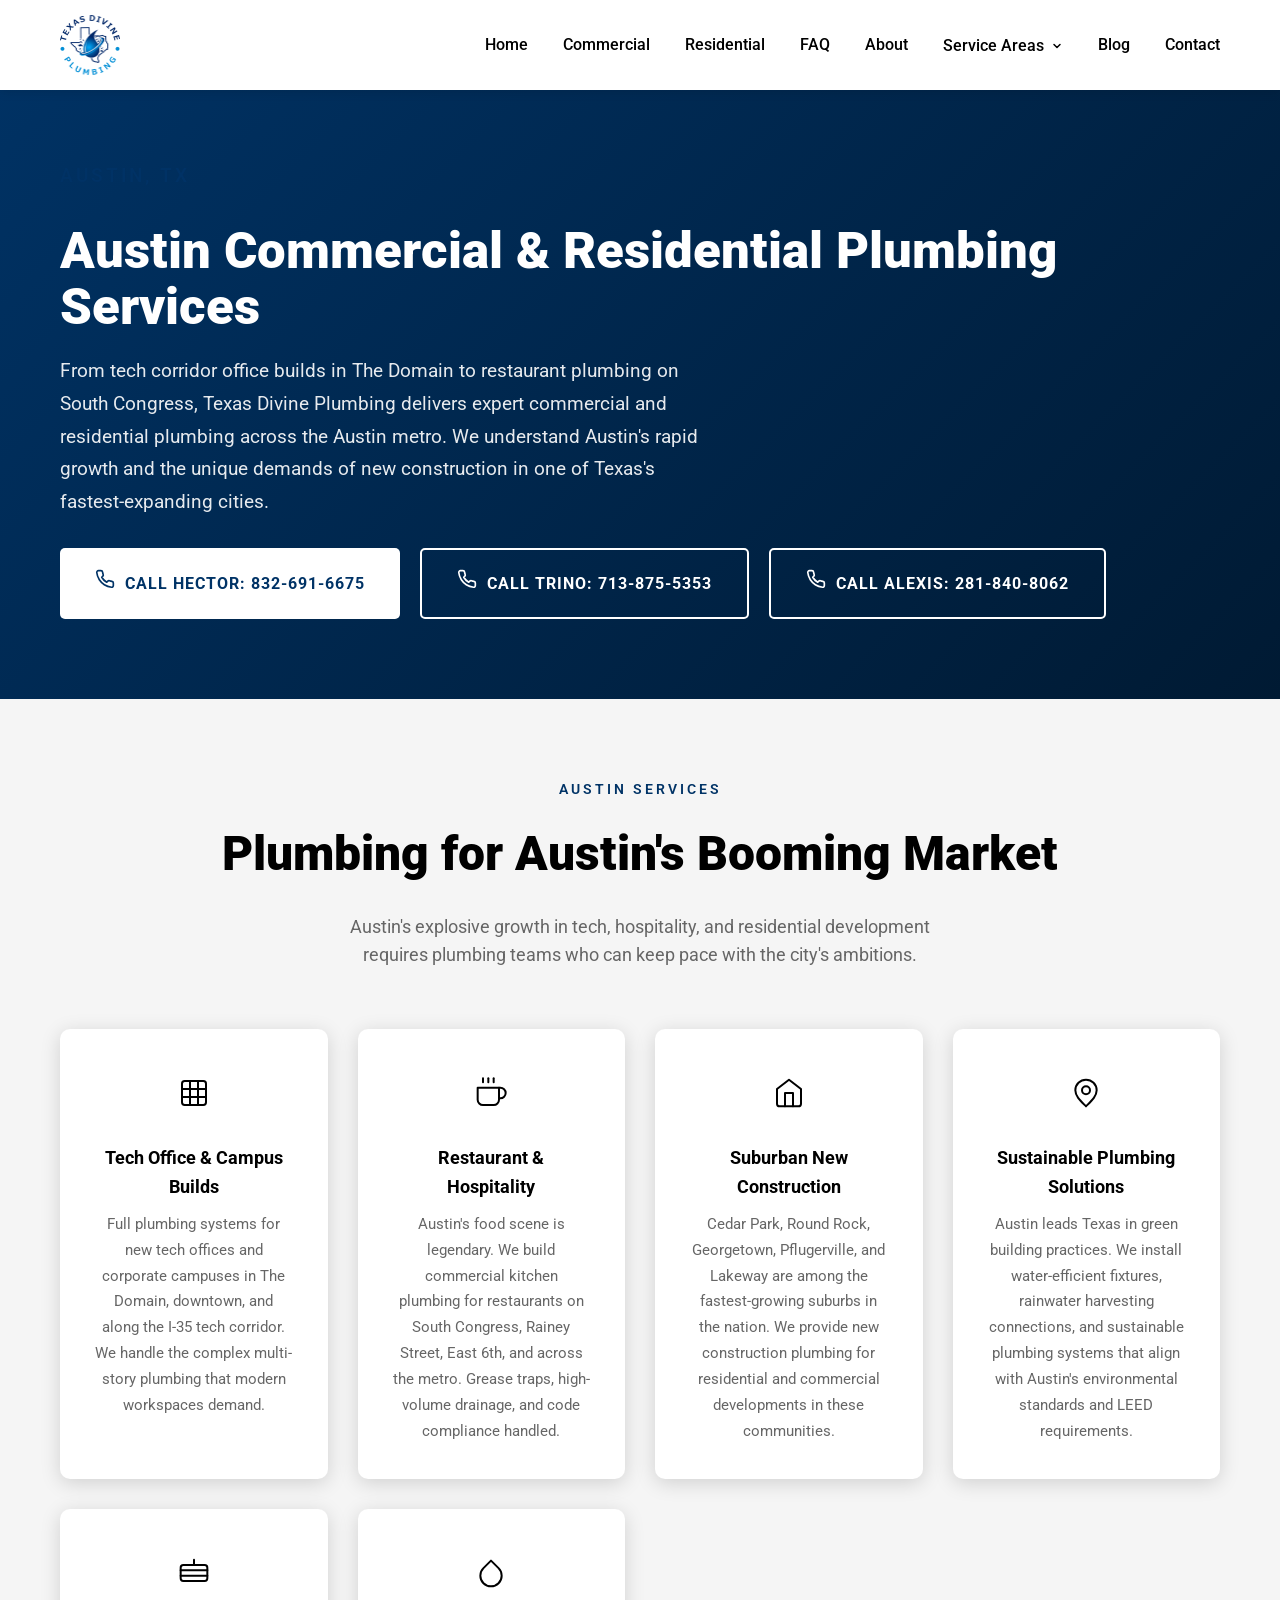
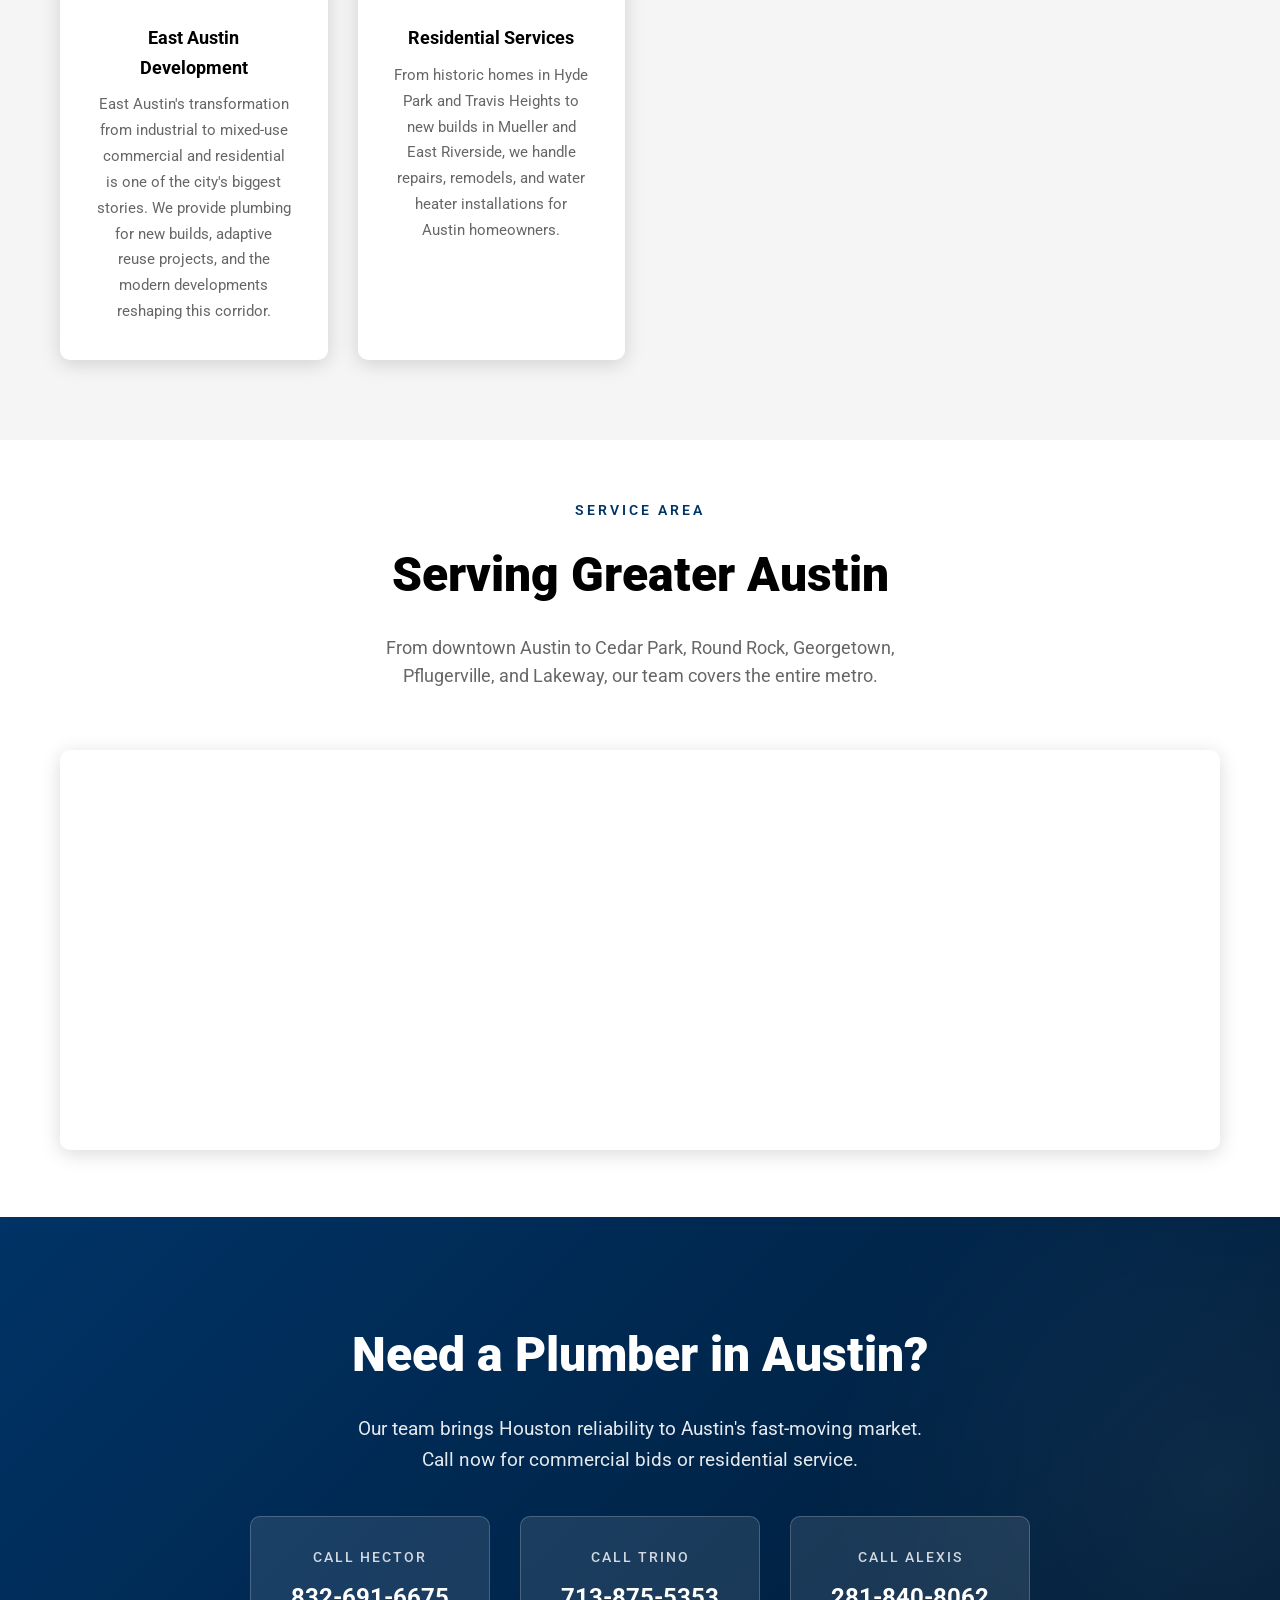
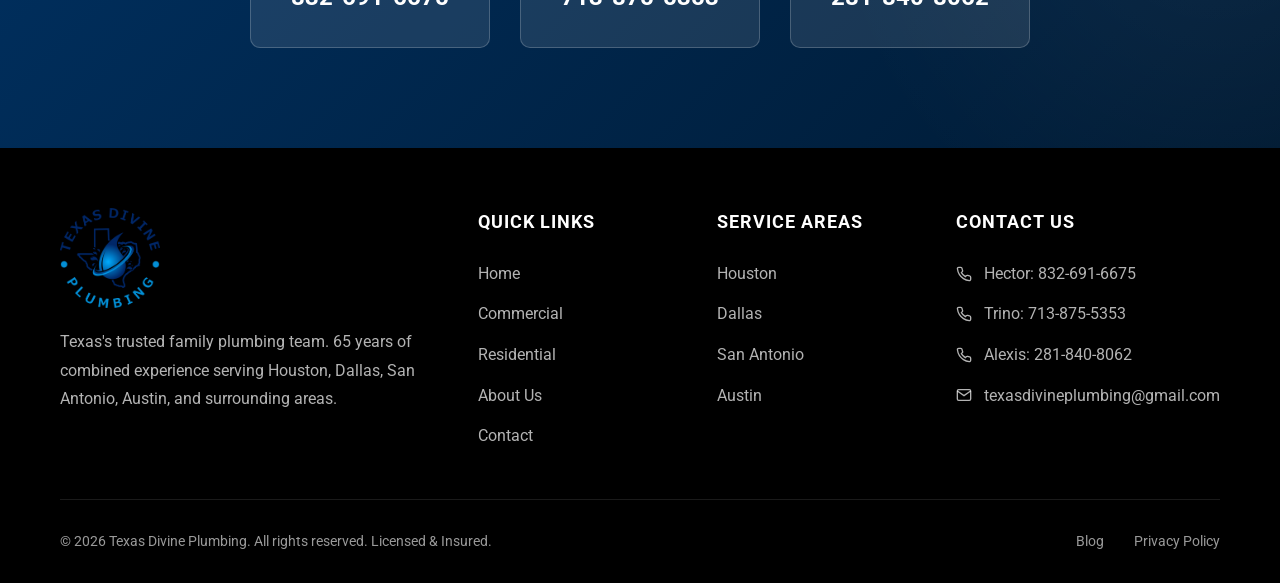
==== austin-plumbing.html @ ebd787ee "Reorder navbar to follow site flow (FAQ before About) - Swap About/FAQ order in navbar so it matches" ====
<!DOCTYPE html>
<html lang="en">
<head>
    <meta charset="UTF-8">
    <meta name="viewport" content="width=device-width, initial-scale=1.0">
    <title>Austin Plumbing Services | Texas Divine Plumbing</title>
    <meta name="description" content="Austin commercial and residential plumbing services. New construction plumbing for tech corridor offices, East Austin developments, and restaurant builds. 65+ years combined experience.">

    <link rel="canonical" href="https://texasdivineplumbing.com/austin-plumbing.html">

    <meta property="og:title" content="Austin Plumbing Services | Texas Divine Plumbing">
    <meta property="og:description" content="Expert commercial new construction and residential plumbing in Austin. Serving the tech corridor, East Austin, and surrounding areas.">
    <meta property="og:image" content="https://texasdivineplumbing.com/images/og-image.jpg">
    <meta property="og:url" content="https://texasdivineplumbing.com/austin-plumbing.html">
    <meta property="og:type" content="website">
    <meta property="og:site_name" content="Texas Divine Plumbing">

    <meta name="twitter:card" content="summary_large_image">
    <meta name="twitter:title" content="Austin Plumbing Services | Texas Divine Plumbing">
    <meta name="twitter:description" content="Expert commercial new construction and residential plumbing in Austin TX.">
    <meta name="twitter:image" content="https://texasdivineplumbing.com/images/og-image.jpg">

    <link rel="icon" type="image/png" href="images/logo.png">
    <link rel="apple-touch-icon" href="images/logo.png">

    <script async src="https://www.googletagmanager.com/gtag/js?id=G-XXXXXXXXXX"></script>
    <script>
      window.dataLayer = window.dataLayer || [];
      function gtag(){dataLayer.push(arguments);}
      gtag('js', new Date());
      gtag('config', 'G-XXXXXXXXXX');
    </script>

    <link rel="preconnect" href="https://fonts.googleapis.com">
    <link rel="preconnect" href="https://fonts.gstatic.com" crossorigin>
    <link href="https://fonts.googleapis.com/css2?family=Roboto:wght@400;500;700;900&display=swap" rel="stylesheet">

    <link rel="stylesheet" href="css/styles.css">

    <script type="application/ld+json">
    {
        "@context": "https://schema.org",
        "@type": "Plumber",
        "name": "Texas Divine Plumbing - Austin",
        "url": "https://texasdivineplumbing.com/austin-plumbing.html",
        "logo": "https://texasdivineplumbing.com/images/logo.png",
        "description": "Commercial new construction and residential plumbing services in Austin, Texas. Serving the tech corridor, East Austin, South Congress, and surrounding communities.",
        "telephone": ["+18326916675", "+17138755353", "+12818408062"],
        "email": "texasdivineplumbing@gmail.com",
        "address": {
            "@type": "PostalAddress",
            "addressLocality": "Austin",
            "addressRegion": "TX",
            "addressCountry": "US"
        },
        "geo": {
            "@type": "GeoCoordinates",
            "latitude": 30.2672,
            "longitude": -97.7431
        },
        "areaServed": [
            { "@type": "City", "name": "Austin" },
            { "@type": "City", "name": "Cedar Park" },
            { "@type": "City", "name": "Round Rock" },
            { "@type": "City", "name": "Georgetown" },
            { "@type": "City", "name": "Pflugerville" },
            { "@type": "City", "name": "Lakeway" }
        ],
        "priceRange": "$$"
    }
    </script>
</head>
<body>
    <a href="#main-content" class="skip-link">Skip to main content</a>

    <header>
        <div class="header-container">
            <a href="index.html" class="logo">
                <img src="images/logo.png" alt="Texas Divine Plumbing" width="120" height="60">
            </a>
            <button class="menu-toggle" aria-label="Toggle navigation menu" aria-expanded="false" onclick="toggleMenu()">
                <span></span><span></span><span></span>
            </button>
            <nav id="nav-menu" role="navigation" aria-label="Main navigation">
                <ul>
                    <li><a href="index.html">Home</a></li>
                    <li><a href="index.html#commercial">Commercial</a></li>
                    <li><a href="index.html#residential">Residential</a></li>
                    <li><a href="index.html#faq">FAQ</a></li>
                    <li><a href="index.html#about">About</a></li>
                    <li class="nav-dropdown">
                        <a href="houston-plumbing.html" class="nav-dropdown-toggle">Service Areas <svg width="12" height="12" viewBox="0 0 24 24" fill="none" stroke="currentColor" stroke-width="3" stroke-linecap="round" stroke-linejoin="round" style="vertical-align:middle;margin-left:3px"><polyline points="6 9 12 15 18 9"/></svg></a>
                        <ul class="nav-dropdown-menu">
                            <li><a href="houston-plumbing.html">Houston</a></li>
                            <li><a href="dallas-plumbing.html">Dallas</a></li>
                            <li><a href="san-antonio-plumbing.html">San Antonio</a></li>
                            <li><a href="austin-plumbing.html">Austin</a></li>
                        </ul>
                    </li>
                    <li><a href="blog.html">Blog</a></li>
                    <li><a href="index.html#contact">Contact</a></li>
                </ul>
            </nav>
        </div>
    </header>

    <main id="main-content">

    <section class="city-hero">
        <div class="container">
            <p class="section-subtitle">Austin, TX</p>
            <h1>Austin Commercial & Residential Plumbing Services</h1>
            <p>From tech corridor office builds in The Domain to restaurant plumbing on South Congress, Texas Divine Plumbing delivers expert commercial and residential plumbing across the Austin metro. We understand Austin's rapid growth and the unique demands of new construction in one of Texas's fastest-expanding cities.</p>
            <div class="hero-buttons">
                <a href="tel:832-691-6675" class="btn btn-primary">
                    <span class="btn-icon"><svg width="20" height="20" viewBox="0 0 24 24" fill="none" stroke="currentColor" stroke-width="2" stroke-linecap="round" stroke-linejoin="round"><path d="M22 16.92v3a2 2 0 0 1-2.18 2 19.79 19.79 0 0 1-8.63-3.07 19.5 19.5 0 0 1-6-6 19.79 19.79 0 0 1-3.07-8.67A2 2 0 0 1 4.11 2h3a2 2 0 0 1 2 1.72c.127.96.361 1.903.7 2.81a2 2 0 0 1-.45 2.11L8.09 9.91a16 16 0 0 0 6 6l1.27-1.27a2 2 0 0 1 2.11-.45c.907.339 1.85.573 2.81.7A2 2 0 0 1 22 16.92z"/></svg></span> Call Hector: 832-691-6675
                </a>
                <a href="tel:713-875-5353" class="btn btn-secondary">
                    <span class="btn-icon"><svg width="20" height="20" viewBox="0 0 24 24" fill="none" stroke="currentColor" stroke-width="2" stroke-linecap="round" stroke-linejoin="round"><path d="M22 16.92v3a2 2 0 0 1-2.18 2 19.79 19.79 0 0 1-8.63-3.07 19.5 19.5 0 0 1-6-6 19.79 19.79 0 0 1-3.07-8.67A2 2 0 0 1 4.11 2h3a2 2 0 0 1 2 1.72c.127.96.361 1.903.7 2.81a2 2 0 0 1-.45 2.11L8.09 9.91a16 16 0 0 0 6 6l1.27-1.27a2 2 0 0 1 2.11-.45c.907.339 1.85.573 2.81.7A2 2 0 0 1 22 16.92z"/></svg></span> Call Trino: 713-875-5353
                </a>
                <a href="tel:281-840-8062" class="btn btn-secondary">
                    <span class="btn-icon"><svg width="20" height="20" viewBox="0 0 24 24" fill="none" stroke="currentColor" stroke-width="2" stroke-linecap="round" stroke-linejoin="round"><path d="M22 16.92v3a2 2 0 0 1-2.18 2 19.79 19.79 0 0 1-8.63-3.07 19.5 19.5 0 0 1-6-6 19.79 19.79 0 0 1-3.07-8.67A2 2 0 0 1 4.11 2h3a2 2 0 0 1 2 1.72c.127.96.361 1.903.7 2.81a2 2 0 0 1-.45 2.11L8.09 9.91a16 16 0 0 0 6 6l1.27-1.27a2 2 0 0 1 2.11-.45c.907.339 1.85.573 2.81.7A2 2 0 0 1 22 16.92z"/></svg></span> Call Alexis: 281-840-8062
                </a>
            </div>
        </div>
    </section>

    <section class="city-services">
        <div class="container">
            <div class="section-header reveal">
                <p class="section-subtitle">Austin Services</p>
                <h2 class="section-title">Plumbing for Austin's Booming Market</h2>
                <p class="section-description">Austin's explosive growth in tech, hospitality, and residential development requires plumbing teams who can keep pace with the city's ambitions.</p>
            </div>

            <div class="city-services-grid">
                <div class="city-service-card reveal">
                    <div class="city-service-icon"><svg width="32" height="32" viewBox="0 0 24 24" fill="none" stroke="currentColor" stroke-width="1.5" stroke-linecap="round" stroke-linejoin="round"><rect x="3" y="3" width="18" height="18" rx="2"/><line x1="9" y1="3" x2="9" y2="21"/><line x1="15" y1="3" x2="15" y2="21"/><line x1="3" y1="9" x2="21" y2="9"/><line x1="3" y1="15" x2="21" y2="15"/></svg></div>
                    <h3>Tech Office & Campus Builds</h3>
                    <p>Full plumbing systems for new tech offices and corporate campuses in The Domain, downtown, and along the I-35 tech corridor. We handle the complex multi-story plumbing that modern workspaces demand.</p>
                </div>

                <div class="city-service-card reveal">
                    <div class="city-service-icon"><svg width="32" height="32" viewBox="0 0 24 24" fill="none" stroke="currentColor" stroke-width="1.5" stroke-linecap="round" stroke-linejoin="round"><path d="M18 8h1a4 4 0 0 1 0 8h-1"/><path d="M2 8h16v9a4 4 0 0 1-4 4H6a4 4 0 0 1-4-4V8z"/><line x1="6" y1="1" x2="6" y2="4"/><line x1="10" y1="1" x2="10" y2="4"/><line x1="14" y1="1" x2="14" y2="4"/></svg></div>
                    <h3>Restaurant & Hospitality</h3>
                    <p>Austin's food scene is legendary. We build commercial kitchen plumbing for restaurants on South Congress, Rainey Street, East 6th, and across the metro. Grease traps, high-volume drainage, and code compliance handled.</p>
                </div>

                <div class="city-service-card reveal">
                    <div class="city-service-icon"><svg width="32" height="32" viewBox="0 0 24 24" fill="none" stroke="currentColor" stroke-width="1.5" stroke-linecap="round" stroke-linejoin="round"><path d="M3 9l9-7 9 7v11a2 2 0 0 1-2 2H5a2 2 0 0 1-2-2z"/><polyline points="9 22 9 12 15 12 15 22"/></svg></div>
                    <h3>Suburban New Construction</h3>
                    <p>Cedar Park, Round Rock, Georgetown, Pflugerville, and Lakeway are among the fastest-growing suburbs in the nation. We provide new construction plumbing for residential and commercial developments in these communities.</p>
                </div>

                <div class="city-service-card reveal">
                    <div class="city-service-icon"><svg width="32" height="32" viewBox="0 0 24 24" fill="none" stroke="currentColor" stroke-width="1.5" stroke-linecap="round" stroke-linejoin="round"><path d="M12 22c4-4 8-7.5 8-12a8 8 0 1 0-16 0c0 4.5 4 8 8 12z"/><circle cx="12" cy="10" r="3"/></svg></div>
                    <h3>Sustainable Plumbing Solutions</h3>
                    <p>Austin leads Texas in green building practices. We install water-efficient fixtures, rainwater harvesting connections, and sustainable plumbing systems that align with Austin's environmental standards and LEED requirements.</p>
                </div>

                <div class="city-service-card reveal">
                    <div class="city-service-icon"><svg width="32" height="32" viewBox="0 0 24 24" fill="none" stroke="currentColor" stroke-width="1.5" stroke-linecap="round" stroke-linejoin="round"><rect x="2" y="6" width="20" height="12" rx="2"/><path d="M12 6V2"/><path d="M2 10h20"/><path d="M2 14h20"/></svg></div>
                    <h3>East Austin Development</h3>
                    <p>East Austin's transformation from industrial to mixed-use commercial and residential is one of the city's biggest stories. We provide plumbing for new builds, adaptive reuse projects, and the modern developments reshaping this corridor.</p>
                </div>

                <div class="city-service-card reveal">
                    <div class="city-service-icon"><svg width="32" height="32" viewBox="0 0 24 24" fill="none" stroke="currentColor" stroke-width="1.5" stroke-linecap="round" stroke-linejoin="round"><path d="M12 2.69l5.66 5.66a8 8 0 1 1-11.31 0z"/></svg></div>
                    <h3>Residential Services</h3>
                    <p>From historic homes in Hyde Park and Travis Heights to new builds in Mueller and East Riverside, we handle repairs, remodels, and water heater installations for Austin homeowners.</p>
                </div>
            </div>
        </div>
    </section>

    <section class="city-map">
        <div class="container reveal">
            <div class="section-header">
                <p class="section-subtitle">Service Area</p>
                <h2 class="section-title">Serving Greater Austin</h2>
                <p class="section-description">From downtown Austin to Cedar Park, Round Rock, Georgetown, Pflugerville, and Lakeway, our team covers the entire metro.</p>
            </div>
            <iframe src="https://www.google.com/maps/embed?pb=!1m18!1m12!1m3!1d220610.0!2d-97.8!3d30.27!2m3!1f0!2f0!3f0!3m2!1i1024!2i768!4f13.1!3m3!1m2!1s0x8644b599a0cc032f%3A0x5d9b464bd469d57a!2sAustin%2C%20TX!5e0!3m2!1sen!2sus!4v1700000000000" width="100%" height="400" style="border:0;" allowfullscreen loading="lazy" title="Texas Divine Plumbing Austin service area"></iframe>
        </div>
    </section>

    <section class="contact-cta">
        <div class="container">
            <div class="contact-cta-content reveal">
                <h2>Need a Plumber in Austin?</h2>
                <p>Our team brings Houston reliability to Austin's fast-moving market. Call now for commercial bids or residential service.</p>
                <div class="contact-buttons">
                    <a href="tel:832-691-6675" class="contact-card">
                        <div class="contact-card-label">Call Hector</div>
                        <div class="contact-card-number">832-691-6675</div>
                    </a>
                    <a href="tel:713-875-5353" class="contact-card">
                        <div class="contact-card-label">Call Trino</div>
                        <div class="contact-card-number">713-875-5353</div>
                    </a>
                    <a href="tel:281-840-8062" class="contact-card">
                        <div class="contact-card-label">Call Alexis</div>
                        <div class="contact-card-number">281-840-8062</div>
                    </a>
                </div>
            </div>
        </div>
    </section>

    </main>

    <footer role="contentinfo">
        <div class="container">
            <div class="footer-grid">
                <div class="footer-brand">
                    <img src="images/logo.png" alt="Texas Divine Plumbing" class="footer-logo" width="200" height="100" loading="lazy">
                    <p>Texas's trusted family plumbing team. 65 years of combined experience serving Houston, Dallas, San Antonio, Austin, and surrounding areas.</p>
                </div>
                <div class="footer-column">
                    <h4>Quick Links</h4>
                    <ul>
                        <li><a href="index.html">Home</a></li>
                        <li><a href="index.html#commercial">Commercial</a></li>
                        <li><a href="index.html#residential">Residential</a></li>
                        <li><a href="index.html#about">About Us</a></li>
                        <li><a href="index.html#contact">Contact</a></li>
                    </ul>
                </div>
                <div class="footer-column">
                    <h4>Service Areas</h4>
                    <ul>
                        <li><a href="houston-plumbing.html">Houston</a></li>
                        <li><a href="dallas-plumbing.html">Dallas</a></li>
                        <li><a href="san-antonio-plumbing.html">San Antonio</a></li>
                        <li><a href="austin-plumbing.html">Austin</a></li>
                    </ul>
                </div>
                <div class="footer-column">
                    <h4>Contact Us</h4>
                    <ul>
                        <li class="footer-contact-item"><svg width="16" height="16" viewBox="0 0 24 24" fill="none" stroke="currentColor" stroke-width="2"><path d="M22 16.92v3a2 2 0 0 1-2.18 2 19.79 19.79 0 0 1-8.63-3.07 19.5 19.5 0 0 1-6-6 19.79 19.79 0 0 1-3.07-8.67A2 2 0 0 1 4.11 2h3a2 2 0 0 1 2 1.72c.127.96.361 1.903.7 2.81a2 2 0 0 1-.45 2.11L8.09 9.91a16 16 0 0 0 6 6l1.27-1.27a2 2 0 0 1 2.11-.45c.907.339 1.85.573 2.81.7A2 2 0 0 1 22 16.92z"/></svg> <a href="tel:832-691-6675">Hector: 832-691-6675</a></li>
                        <li class="footer-contact-item"><svg width="16" height="16" viewBox="0 0 24 24" fill="none" stroke="currentColor" stroke-width="2"><path d="M22 16.92v3a2 2 0 0 1-2.18 2 19.79 19.79 0 0 1-8.63-3.07 19.5 19.5 0 0 1-6-6 19.79 19.79 0 0 1-3.07-8.67A2 2 0 0 1 4.11 2h3a2 2 0 0 1 2 1.72c.127.96.361 1.903.7 2.81a2 2 0 0 1-.45 2.11L8.09 9.91a16 16 0 0 0 6 6l1.27-1.27a2 2 0 0 1 2.11-.45c.907.339 1.85.573 2.81.7A2 2 0 0 1 22 16.92z"/></svg> <a href="tel:713-875-5353">Trino: 713-875-5353</a></li>
                        <li class="footer-contact-item"><svg width="16" height="16" viewBox="0 0 24 24" fill="none" stroke="currentColor" stroke-width="2"><path d="M22 16.92v3a2 2 0 0 1-2.18 2 19.79 19.79 0 0 1-8.63-3.07 19.5 19.5 0 0 1-6-6 19.79 19.79 0 0 1-3.07-8.67A2 2 0 0 1 4.11 2h3a2 2 0 0 1 2 1.72c.127.96.361 1.903.7 2.81a2 2 0 0 1-.45 2.11L8.09 9.91a16 16 0 0 0 6 6l1.27-1.27a2 2 0 0 1 2.11-.45c.907.339 1.85.573 2.81.7A2 2 0 0 1 22 16.92z"/></svg> <a href="tel:281-840-8062">Alexis: 281-840-8062</a></li>
                        <li class="footer-contact-item"><svg width="16" height="16" viewBox="0 0 24 24" fill="none" stroke="currentColor" stroke-width="2"><path d="M4 4h16c1.1 0 2 .9 2 2v12c0 1.1-.9 2-2 2H4c-1.1 0-2-.9-2-2V6c0-1.1.9-2 2-2z"/><polyline points="22,6 12,13 2,6"/></svg> <a href="mailto:texasdivineplumbing@gmail.com">texasdivineplumbing@gmail.com</a></li>
                    </ul>
                </div>
            </div>
            <div class="footer-bottom">
                <p>&copy; 2026 Texas Divine Plumbing. All rights reserved. Licensed & Insured.</p>
                <div class="footer-bottom-links">
                    <a href="blog.html">Blog</a>
                    <a href="#">Privacy Policy</a>
                </div>
            </div>
        </div>
    </footer>

    <a href="tel:832-691-6675" class="sticky-call" aria-label="Call us now">
        <svg viewBox="0 0 24 24" xmlns="http://www.w3.org/2000/svg"><path d="M6.62 10.79c1.44 2.83 3.76 5.14 6.59 6.59l2.2-2.2c.27-.27.67-.36 1.02-.24 1.12.37 2.33.57 3.57.57.55 0 1 .45 1 1V20c0 .55-.45 1-1 1-9.39 0-17-7.61-17-17 0-.55.45-1 1-1h3.5c.55 0 1 .45 1 1 0 1.25.2 2.45.57 3.57.11.35.03.74-.25 1.02l-2.2 2.2z"/></svg>
        <span class="sticky-call-tooltip">Call Hector: 832-691-6675</span>
    </a>

    <script src="js/main.js"></script>
</body>
</html>
---- css/styles.css ----
/* ========================================
   CSS VARIABLES & RESET
======================================== */
:root {
    --deep-blue: #003366;
    --black: #000000;
    --white: #FFFFFF;
    --grey-light: #f5f5f5;
    --grey-medium: #e0e0e0;
    --grey-dark: #666666;
    --orange: #ff6b00;
    --orange-light: #ff8c00;
    --shadow: 0 4px 20px rgba(0, 0, 0, 0.15);
    --transition: all 0.3s ease;
}

* {
    margin: 0;
    padding: 0;
    box-sizing: border-box;
}

html {
    scroll-behavior: smooth;
}

body {
    font-family: 'Roboto', sans-serif;
    line-height: 1.6;
    color: var(--black);
    background-color: var(--white);
}

img {
    max-width: 100%;
    height: auto;
    display: block;
}

a {
    text-decoration: none;
    color: inherit;
}

ul {
    list-style: none;
}

.container {
    max-width: 1200px;
    margin: 0 auto;
    padding: 0 20px;
}

/* ========================================
   SKIP LINK (Accessibility)
======================================== */
.skip-link {
    position: absolute;
    top: -100%;
    left: 50%;
    transform: translateX(-50%);
    background-color: var(--deep-blue);
    color: var(--white);
    padding: 12px 24px;
    border-radius: 0 0 8px 8px;
    font-weight: 700;
    z-index: 10000;
    transition: top 0.2s ease;
}

.skip-link:focus {
    top: 0;
}

/* ========================================
   FOCUS STYLES (Accessibility)
======================================== */
:focus-visible {
    outline: 3px solid var(--deep-blue);
    outline-offset: 2px;
}

a:focus-visible,
button:focus-visible,
input:focus-visible,
select:focus-visible,
textarea:focus-visible {
    outline: 3px solid var(--deep-blue);
    outline-offset: 2px;
}

/* ========================================
   EMERGENCY BANNER
======================================== */
.emergency-banner {
    background: linear-gradient(135deg, var(--orange) 0%, var(--orange-light) 100%);
    padding: 10px 0;
    position: fixed;
    top: 0;
    left: 0;
    right: 0;
    z-index: 1001;
    text-align: center;
}

.emergency-banner-content {
    display: flex;
    align-items: center;
    justify-content: center;
    gap: 12px;
    flex-wrap: wrap;
}

.emergency-banner-content a {
    color: var(--white);
    font-weight: 700;
    font-size: 0.95rem;
    letter-spacing: 0.5px;
}

.emergency-banner-icon {
    font-size: 1.1rem;
}

.emergency-banner-text {
    color: var(--white);
    font-weight: 600;
    font-size: 0.9rem;
}

.emergency-banner-phone {
    background-color: rgba(255, 255, 255, 0.25);
    padding: 4px 16px;
    border-radius: 50px;
    font-weight: 700;
    color: var(--white);
    transition: var(--transition);
}

.emergency-banner-phone:hover {
    background-color: rgba(255, 255, 255, 0.4);
}

.emergency-dismiss {
    position: absolute;
    right: 15px;
    top: 50%;
    transform: translateY(-50%);
    background: none;
    border: none;
    color: rgba(255, 255, 255, 0.8);
    cursor: pointer;
    font-size: 1.2rem;
    padding: 5px;
    line-height: 1;
    transition: var(--transition);
}

.emergency-dismiss:hover {
    color: var(--white);
}

/* ========================================
   HEADER & NAVIGATION
======================================== */
header {
    background-color: var(--white);
    position: fixed;
    top: 0;
    left: 0;
    right: 0;
    z-index: 1000;
    box-shadow: 0 2px 10px rgba(0, 0, 0, 0.1);
    transition: top 0.3s ease;
}

.header-container {
    display: flex;
    justify-content: space-between;
    align-items: center;
    padding: 15px 20px;
    max-width: 1200px;
    margin: 0 auto;
}

.logo {
    display: flex;
    align-items: center;
}

.logo img {
    height: 60px;
    width: auto;
}

.logo-text {
    font-size: 1.4rem;
    font-weight: 700;
    color: var(--deep-blue);
    line-height: 1.2;
}

.logo-text span {
    display: block;
    font-size: 0.75rem;
    font-weight: 500;
    color: var(--grey-dark);
    text-transform: uppercase;
    letter-spacing: 1px;
}

/* Mobile Menu Toggle */
.menu-toggle {
    display: none;
    flex-direction: column;
    gap: 5px;
    cursor: pointer;
    padding: 10px;
    background: none;
    border: none;
}

.menu-toggle span {
    width: 25px;
    height: 3px;
    background-color: var(--deep-blue);
    border-radius: 2px;
    transition: var(--transition);
}

nav ul {
    display: flex;
    gap: 35px;
}

nav a {
    font-weight: 500;
    color: var(--black);
    padding: 10px 0;
    position: relative;
    transition: var(--transition);
}

nav a::after {
    content: '';
    position: absolute;
    bottom: 0;
    left: 0;
    width: 0;
    height: 3px;
    background-color: var(--deep-blue);
    transition: var(--transition);
}

nav a:hover {
    color: var(--deep-blue);
}

nav a:hover::after {
    width: 100%;
}

/* Scroll offset for fixed header */
section[id] {
    scroll-margin-top: 100px;
}

/* Service Areas Dropdown */
.nav-dropdown {
    position: relative;
}

.nav-dropdown-toggle {
    display: inline;
    vertical-align: middle;
}

.nav-dropdown-menu {
    display: none;
    position: absolute;
    top: 100%;
    left: 50%;
    transform: translateX(-50%);
    background-color: var(--white);
    min-width: 180px;
    box-shadow: 0 8px 24px rgba(0, 0, 0, 0.12);
    border-radius: 8px;
    padding: 10px 0;
    z-index: 1001;
    flex-direction: column;
    gap: 0;
}

.nav-dropdown:hover .nav-dropdown-menu {
    display: flex;
}

.nav-dropdown-menu li {
    width: 100%;
}

.nav-dropdown-menu a {
    display: block;
    padding: 10px 20px;
    font-size: 0.95rem;
    font-weight: 500;
    color: var(--black);
    transition: var(--transition);
    white-space: nowrap;
}

.nav-dropdown-menu a::after {
    display: none;
}

.nav-dropdown-menu a:hover {
    background-color: var(--grey-light);
    color: var(--deep-blue);
    padding-left: 24px;
}

/* ========================================
   HERO SECTION
======================================== */
.hero {
    background: linear-gradient(135deg, var(--deep-blue) 0%, #001a33 100%);
    min-height: 100vh;
    display: flex;
    align-items: center;
    position: relative;
    padding-top: 100px;
    overflow: hidden;
}

.hero::before {
    content: '';
    position: absolute;
    top: 0;
    left: 0;
    right: 0;
    bottom: 0;
    background:
        repeating-linear-gradient(
            0deg,
            transparent,
            transparent 50px,
            rgba(255, 255, 255, 0.02) 50px,
            rgba(255, 255, 255, 0.02) 51px
        ),
        repeating-linear-gradient(
            90deg,
            transparent,
            transparent 50px,
            rgba(255, 255, 255, 0.02) 50px,
            rgba(255, 255, 255, 0.02) 51px
        );
    pointer-events: none;
}

.hero::after {
    content: '';
    position: absolute;
    bottom: -50%;
    right: -20%;
    width: 80%;
    height: 100%;
    background: radial-gradient(circle, rgba(255, 255, 255, 0.05) 0%, transparent 70%);
    pointer-events: none;
}

.hero-content {
    position: relative;
    z-index: 1;
    color: var(--white);
    max-width: 800px;
}

.hero-badge {
    display: inline-block;
    background-color: rgba(255, 255, 255, 0.15);
    border: 1px solid rgba(255, 255, 255, 0.3);
    padding: 8px 20px;
    border-radius: 50px;
    font-size: 0.85rem;
    font-weight: 500;
    text-transform: uppercase;
    letter-spacing: 2px;
    margin-bottom: 25px;
}

.hero h1 {
    font-size: clamp(2.5rem, 5vw, 4rem);
    font-weight: 900;
    line-height: 1.1;
    margin-bottom: 20px;
    text-transform: uppercase;
    letter-spacing: -1px;
}

.hero h1 span {
    color: rgba(255, 255, 255, 0.7);
}

.hero-subheadline {
    font-size: clamp(1.1rem, 2vw, 1.35rem);
    font-weight: 400;
    opacity: 0.9;
    margin-bottom: 40px;
    max-width: 600px;
    line-height: 1.7;
}

.hero-buttons {
    display: flex;
    gap: 20px;
    flex-wrap: wrap;
}

.btn {
    display: inline-flex;
    align-items: center;
    gap: 10px;
    padding: 18px 35px;
    font-size: 1rem;
    font-weight: 700;
    border-radius: 5px;
    transition: var(--transition);
    text-transform: uppercase;
    letter-spacing: 1px;
    border: none;
    cursor: pointer;
}

.btn-primary {
    background-color: var(--white);
    color: var(--deep-blue);
}

.btn-primary:hover {
    background-color: var(--grey-light);
    transform: translateY(-3px);
    box-shadow: 0 10px 30px rgba(0, 0, 0, 0.3);
}

.btn-secondary {
    background-color: transparent;
    color: var(--white);
    border: 2px solid var(--white);
}

.btn-secondary:hover {
    background-color: var(--white);
    color: var(--deep-blue);
    transform: translateY(-3px);
}

.btn-icon {
    font-size: 1.2rem;
}

/* ========================================
   TRUSTED BY BANNER
======================================== */
.trusted-banner {
    background-color: #2a2a2a;
    padding: 30px 0;
}

.trusted-content {
    display: flex;
    flex-direction: column;
    align-items: center;
    gap: 15px;
}

.trusted-label {
    font-size: 0.8rem;
    font-weight: 500;
    color: rgba(255, 255, 255, 0.6);
    text-transform: uppercase;
    letter-spacing: 3px;
}

.trusted-logos {
    display: flex;
    justify-content: center;
    align-items: center;
    gap: 50px;
    flex-wrap: wrap;
    color: var(--white);
    font-size: 1.1rem;
    font-weight: 500;
}

.trusted-logos span {
    opacity: 0.8;
    transition: var(--transition);
}

.trusted-logos span:hover {
    opacity: 1;
}

.trusted-logo-img {
    height: 70px;
    width: auto;
    background-color: white;
    padding: 10px 15px;
    border-radius: 8px;
    transition: var(--transition);
}

.trusted-logo-img:hover {
    transform: scale(1.05);
}

.trusted-divider {
    color: rgba(255, 255, 255, 0.3);
}

/* ========================================
   SERVICES SECTION
======================================== */
.services {
    padding: 100px 0;
    background-color: var(--grey-light);
}

.section-header {
    text-align: center;
    margin-bottom: 60px;
}

.section-subtitle {
    font-size: 0.85rem;
    font-weight: 600;
    color: var(--deep-blue);
    text-transform: uppercase;
    letter-spacing: 3px;
    margin-bottom: 15px;
}

.section-title {
    font-size: clamp(2rem, 4vw, 3rem);
    font-weight: 900;
    color: var(--black);
    margin-bottom: 20px;
}

.section-description {
    font-size: 1.1rem;
    color: var(--grey-dark);
    max-width: 600px;
    margin: 0 auto;
}

.services-grid {
    display: grid;
    grid-template-columns: repeat(auto-fit, minmax(350px, 1fr));
    gap: 40px;
}

.service-card {
    background-color: var(--white);
    border-radius: 10px;
    overflow: hidden;
    box-shadow: var(--shadow);
    transition: var(--transition);
}

.service-card:hover {
    transform: translateY(-10px);
    box-shadow: 0 20px 40px rgba(0, 0, 0, 0.15);
}

.service-card.featured {
    border: 3px solid var(--deep-blue);
}

.service-image {
    height: 220px;
    background-color: var(--grey-medium);
    position: relative;
    overflow: hidden;
}

.service-image img {
    width: 100%;
    height: 100%;
    object-fit: cover;
}

.service-badge {
    position: absolute;
    top: 20px;
    left: 20px;
    background-color: var(--deep-blue);
    color: var(--white);
    padding: 8px 16px;
    border-radius: 5px;
    font-size: 0.75rem;
    font-weight: 700;
    text-transform: uppercase;
    letter-spacing: 1px;
}

.service-content {
    padding: 35px;
}

.service-content h3 {
    font-size: 1.5rem;
    font-weight: 700;
    color: var(--black);
    margin-bottom: 15px;
}

.service-content p {
    color: var(--grey-dark);
    margin-bottom: 25px;
    line-height: 1.8;
}

.service-features {
    display: flex;
    flex-direction: column;
    gap: 12px;
}

.service-features li {
    display: flex;
    align-items: center;
    gap: 12px;
    font-size: 0.95rem;
    color: var(--black);
}

.service-features li::before {
    content: '\2713';
    display: flex;
    align-items: center;
    justify-content: center;
    width: 24px;
    height: 24px;
    background-color: var(--deep-blue);
    color: var(--white);
    border-radius: 50%;
    font-size: 0.75rem;
    font-weight: 700;
    flex-shrink: 0;
}

/* ========================================
   FAQ SECTION
======================================== */
.faq {
    padding: 100px 0;
    background-color: var(--white);
}

.faq-grid {
    max-width: 800px;
    margin: 0 auto;
}

.faq-item {
    background-color: var(--grey-light);
    border-radius: 10px;
    margin-bottom: 15px;
    overflow: hidden;
    transition: var(--transition);
}

.faq-item:hover {
    box-shadow: var(--shadow);
}

.faq-question {
    display: flex;
    justify-content: space-between;
    align-items: center;
    padding: 22px 30px;
    cursor: pointer;
    gap: 15px;
    background: none;
    border: none;
    width: 100%;
    text-align: left;
    font-family: inherit;
}

.faq-question h3 {
    font-size: 1.05rem;
    font-weight: 600;
    color: var(--black);
    flex: 1;
}

.faq-icon {
    width: 30px;
    height: 30px;
    background-color: var(--deep-blue);
    border-radius: 50%;
    display: flex;
    align-items: center;
    justify-content: center;
    color: var(--white);
    font-size: 1.2rem;
    flex-shrink: 0;
    transition: transform 0.3s ease;
}

.faq-item.active .faq-icon {
    transform: rotate(45deg);
}

.faq-answer {
    max-height: 0;
    overflow: hidden;
    transition: max-height 0.4s ease, padding 0.4s ease;
}

.faq-item.active .faq-answer {
    max-height: 300px;
}

.faq-answer p {
    padding: 0 30px 22px;
    color: var(--grey-dark);
    line-height: 1.8;
}

/* ========================================
   ABOUT SECTION
======================================== */
.about {
    padding: 100px 0;
    background-color: var(--grey-light);
}

.about-grid {
    display: grid;
    grid-template-columns: 1fr 1fr;
    gap: 80px;
    align-items: center;
}

.about-content h2 {
    font-size: clamp(2rem, 4vw, 3rem);
    font-weight: 900;
    color: var(--black);
    margin-bottom: 25px;
}

.about-content h2 span {
    color: var(--deep-blue);
}

.about-intro {
    font-size: 1.15rem;
    color: var(--grey-dark);
    margin-bottom: 40px;
    line-height: 1.8;
}

.team-member {
    display: flex;
    gap: 20px;
    padding: 25px;
    background-color: var(--white);
    border-radius: 10px;
    margin-bottom: 20px;
    transition: var(--transition);
}

.team-member:hover {
    background-color: var(--deep-blue);
}

.team-member:hover .member-icon,
.team-member:hover h4,
.team-member:hover p {
    color: var(--white);
}

.team-member:hover .member-icon {
    background-color: rgba(255, 255, 255, 0.2);
}

.member-icon {
    width: 60px;
    height: 60px;
    background-color: var(--deep-blue);
    border-radius: 50%;
    display: flex;
    align-items: center;
    justify-content: center;
    font-size: 1.5rem;
    color: var(--white);
    flex-shrink: 0;
    transition: var(--transition);
}

.member-info h4 {
    font-size: 1.1rem;
    font-weight: 700;
    color: var(--black);
    margin-bottom: 5px;
    transition: var(--transition);
}

.member-info p {
    font-size: 0.95rem;
    color: var(--grey-dark);
    line-height: 1.6;
    transition: var(--transition);
}

.trust-signal {
    display: flex;
    align-items: center;
    gap: 25px;
    padding: 35px 40px;
    background: linear-gradient(135deg, var(--orange) 0%, var(--orange-light) 100%);
    border-radius: 15px;
    margin-top: 40px;
    box-shadow: 0 10px 40px rgba(255, 107, 0, 0.3);
    border: 3px solid rgba(255, 255, 255, 0.2);
}

.trust-signal-icon {
    width: 70px;
    height: 70px;
    background-color: rgba(255, 255, 255, 0.25);
    border-radius: 50%;
    display: flex;
    align-items: center;
    justify-content: center;
    font-size: 2rem;
    flex-shrink: 0;
}

.trust-signal p {
    color: var(--white);
    font-size: 1.4rem;
    font-weight: 600;
    line-height: 1.5;
}

.trust-signal p strong {
    display: block;
    font-size: 1.6rem;
    font-weight: 900;
    margin-bottom: 5px;
    text-transform: uppercase;
    letter-spacing: 1px;
}

.about-image {
    position: relative;
}

.about-image img {
    width: 100%;
    border-radius: 10px;
    box-shadow: var(--shadow);
}

.experience-badge {
    position: absolute;
    bottom: -20px;
    right: -20px;
    background-color: var(--deep-blue);
    color: var(--white);
    padding: 30px;
    border-radius: 10px;
    text-align: center;
    box-shadow: var(--shadow);
}

.experience-badge .number {
    font-size: 3rem;
    font-weight: 900;
    line-height: 1;
}

.experience-badge .text {
    font-size: 0.9rem;
    font-weight: 500;
    text-transform: uppercase;
    letter-spacing: 1px;
}

/* ========================================
   GALLERY SECTION
======================================== */
.gallery {
    padding: 100px 0;
    background-color: var(--white);
}

.gallery-grid {
    display: grid;
    grid-template-columns: repeat(3, 1fr);
    gap: 30px;
}

.gallery-item {
    position: relative;
    border-radius: 10px;
    overflow: hidden;
    box-shadow: var(--shadow);
    cursor: pointer;
}

.gallery-item img {
    width: 100%;
    height: 280px;
    object-fit: cover;
    transition: var(--transition);
}

.gallery-item:hover img {
    transform: scale(1.1);
}

.gallery-overlay {
    position: absolute;
    bottom: 0;
    left: 0;
    right: 0;
    background: linear-gradient(to top, rgba(0, 0, 0, 0.9), transparent);
    padding: 30px 20px 20px;
    color: var(--white);
    transform: translateY(100%);
    transition: var(--transition);
}

.gallery-item:hover .gallery-overlay {
    transform: translateY(0);
}

.gallery-overlay h4 {
    font-size: 1.1rem;
    font-weight: 700;
    margin-bottom: 5px;
}

.gallery-overlay p {
    font-size: 0.9rem;
    opacity: 0.8;
}

/* Before/After Slider */
.ba-slider {
    position: relative;
    border-radius: 10px;
    overflow: hidden;
    box-shadow: var(--shadow);
    cursor: col-resize;
    user-select: none;
    -webkit-user-select: none;
}

.ba-slider img {
    display: block;
    width: 100%;
    height: 280px;
    object-fit: cover;
}

.ba-before {
    position: absolute;
    top: 0;
    left: 0;
    width: 50%;
    height: 100%;
    overflow: hidden;
}

.ba-before img {
    position: absolute;
    top: 0;
    left: 0;
    width: 200%;
    max-width: none;
}

.ba-handle {
    position: absolute;
    top: 0;
    left: 50%;
    width: 4px;
    height: 100%;
    background-color: var(--white);
    transform: translateX(-50%);
    z-index: 3;
    box-shadow: 0 0 10px rgba(0, 0, 0, 0.5);
}

.ba-handle::after {
    content: '\2194';
    position: absolute;
    top: 50%;
    left: 50%;
    transform: translate(-50%, -50%);
    width: 40px;
    height: 40px;
    background-color: var(--white);
    border-radius: 50%;
    display: flex;
    align-items: center;
    justify-content: center;
    font-size: 1.2rem;
    color: var(--deep-blue);
    box-shadow: 0 2px 10px rgba(0, 0, 0, 0.3);
}

.ba-label {
    position: absolute;
    top: 15px;
    padding: 5px 12px;
    border-radius: 5px;
    font-size: 0.75rem;
    font-weight: 700;
    text-transform: uppercase;
    letter-spacing: 1px;
    color: var(--white);
    z-index: 2;
}

.ba-label-before {
    left: 15px;
    background-color: rgba(0, 0, 0, 0.6);
}

.ba-label-after {
    right: 15px;
    background-color: var(--deep-blue);
}

/* ========================================
   TESTIMONIALS SECTION
======================================== */
.testimonials {
    padding: 100px 0;
    background-color: var(--grey-light);
}

.testimonials-grid {
    display: grid;
    grid-template-columns: repeat(3, 1fr);
    gap: 30px;
}

.testimonial-card {
    background-color: var(--white);
    padding: 35px;
    border-radius: 10px;
    box-shadow: var(--shadow);
    transition: var(--transition);
    position: relative;
}

.testimonial-card:hover {
    transform: translateY(-5px);
    box-shadow: 0 15px 40px rgba(0, 0, 0, 0.12);
}

.testimonial-stars {
    color: #ffc107;
    font-size: 1.2rem;
    margin-bottom: 18px;
    letter-spacing: 2px;
}

.testimonial-text {
    color: var(--grey-dark);
    font-size: 1rem;
    line-height: 1.8;
    margin-bottom: 25px;
    font-style: italic;
}

.testimonial-quote-icon {
    position: absolute;
    top: 20px;
    right: 25px;
    font-size: 3rem;
    color: var(--grey-medium);
    opacity: 0.5;
    line-height: 1;
}

.testimonial-author {
    display: flex;
    align-items: center;
    gap: 15px;
    border-top: 1px solid var(--grey-medium);
    padding-top: 20px;
}

.testimonial-avatar {
    width: 50px;
    height: 50px;
    background-color: var(--deep-blue);
    border-radius: 50%;
    display: flex;
    align-items: center;
    justify-content: center;
    color: var(--white);
    font-weight: 700;
    font-size: 1.1rem;
    flex-shrink: 0;
}

.testimonial-author-info h4 {
    font-size: 1rem;
    font-weight: 700;
    color: var(--black);
}

.testimonial-author-info p {
    font-size: 0.85rem;
    color: var(--grey-dark);
}

/* ========================================
   CONTACT CTA SECTION
======================================== */
.contact-cta {
    padding: 100px 0;
    background: linear-gradient(135deg, var(--deep-blue) 0%, #001a33 100%);
    position: relative;
    overflow: hidden;
}

.contact-cta::before {
    content: '';
    position: absolute;
    top: -50%;
    right: -25%;
    width: 60%;
    height: 200%;
    background: radial-gradient(circle, rgba(255, 255, 255, 0.05) 0%, transparent 60%);
    pointer-events: none;
}

.contact-cta-content {
    position: relative;
    z-index: 1;
    text-align: center;
    color: var(--white);
}

.contact-cta h2 {
    font-size: clamp(2rem, 4vw, 3rem);
    font-weight: 900;
    margin-bottom: 20px;
}

.contact-cta p {
    font-size: 1.2rem;
    opacity: 0.9;
    margin-bottom: 40px;
    max-width: 600px;
    margin-left: auto;
    margin-right: auto;
}

.contact-buttons {
    display: flex;
    justify-content: center;
    gap: 30px;
    flex-wrap: wrap;
}

.contact-card {
    background-color: rgba(255, 255, 255, 0.1);
    border: 1px solid rgba(255, 255, 255, 0.2);
    padding: 30px 40px;
    border-radius: 10px;
    text-align: center;
    transition: var(--transition);
}

.contact-card:hover {
    background-color: rgba(255, 255, 255, 0.2);
    transform: translateY(-5px);
}

.contact-card-label {
    font-size: 0.85rem;
    font-weight: 500;
    text-transform: uppercase;
    letter-spacing: 2px;
    opacity: 0.8;
    margin-bottom: 10px;
}

.contact-card-number {
    font-size: 1.5rem;
    font-weight: 700;
}

/* ========================================
   CONTACT FORM SECTION
======================================== */
.contact-form-section {
    padding: 100px 0;
    background-color: var(--grey-light);
}

.contact-grid {
    display: grid;
    grid-template-columns: 1fr 1fr;
    gap: 60px;
    align-items: start;
}

.contact-info h2 {
    font-size: clamp(2rem, 4vw, 2.5rem);
    font-weight: 900;
    color: var(--black);
    margin-bottom: 20px;
}

.contact-info h2 span {
    color: var(--deep-blue);
}

.contact-info > p {
    font-size: 1.1rem;
    color: var(--grey-dark);
    margin-bottom: 40px;
    line-height: 1.8;
}

.contact-detail {
    display: flex;
    align-items: center;
    gap: 15px;
    margin-bottom: 25px;
}

.contact-detail-icon {
    width: 50px;
    height: 50px;
    background-color: var(--deep-blue);
    border-radius: 50%;
    display: flex;
    align-items: center;
    justify-content: center;
    font-size: 1.3rem;
    color: var(--white);
    flex-shrink: 0;
}

.contact-detail-text h4 {
    font-size: 0.85rem;
    font-weight: 600;
    color: var(--grey-dark);
    text-transform: uppercase;
    letter-spacing: 1px;
    margin-bottom: 3px;
}

.contact-detail-text p {
    font-size: 1.1rem;
    font-weight: 600;
    color: var(--black);
}

.contact-detail-text a {
    color: var(--deep-blue);
    transition: var(--transition);
}

.contact-detail-text a:hover {
    color: var(--black);
}

/* Map Container */
.contact-map {
    margin-top: 30px;
    border-radius: 10px;
    overflow: hidden;
    box-shadow: var(--shadow);
}

.contact-map iframe {
    display: block;
    border: none;
}

.contact-form-wrapper {
    background-color: var(--white);
    padding: 40px;
    border-radius: 10px;
    box-shadow: var(--shadow);
}

.contact-form-wrapper h3 {
    font-size: 1.5rem;
    font-weight: 700;
    color: var(--black);
    margin-bottom: 25px;
}

.form-group {
    margin-bottom: 20px;
}

.form-group label {
    display: block;
    font-size: 0.9rem;
    font-weight: 600;
    color: var(--black);
    margin-bottom: 8px;
}

.form-group input,
.form-group select,
.form-group textarea {
    width: 100%;
    padding: 14px 18px;
    font-size: 1rem;
    font-family: 'Roboto', sans-serif;
    border: 2px solid var(--grey-medium);
    border-radius: 8px;
    transition: var(--transition);
    background-color: var(--white);
}

.form-group input:focus,
.form-group select:focus,
.form-group textarea:focus {
    outline: none;
    border-color: var(--deep-blue);
}

.form-group textarea {
    resize: vertical;
    min-height: 120px;
}

.form-row {
    display: grid;
    grid-template-columns: 1fr 1fr;
    gap: 20px;
}

.btn-submit {
    width: 100%;
    padding: 16px 30px;
    font-size: 1rem;
    font-weight: 700;
    text-transform: uppercase;
    letter-spacing: 1px;
    background-color: var(--deep-blue);
    color: var(--white);
    border: none;
    border-radius: 8px;
    cursor: pointer;
    transition: var(--transition);
}

.btn-submit:hover {
    background-color: #002244;
    transform: translateY(-2px);
    box-shadow: 0 10px 30px rgba(0, 51, 102, 0.3);
}

/* ========================================
   FOOTER
======================================== */
footer {
    background-color: var(--black);
    color: var(--white);
    padding: 60px 0 30px;
}

.footer-grid {
    display: grid;
    grid-template-columns: 2fr 1fr 1fr 1fr;
    gap: 60px;
    margin-bottom: 50px;
}

.footer-logo {
    height: 100px;
    width: auto;
    margin-bottom: 20px;
}

.footer-brand p {
    color: rgba(255, 255, 255, 0.7);
    line-height: 1.8;
    margin-bottom: 25px;
}

.footer-social {
    display: flex;
    gap: 15px;
}

.footer-social a {
    width: 45px;
    height: 45px;
    background-color: rgba(255, 255, 255, 0.1);
    border-radius: 50%;
    display: flex;
    align-items: center;
    justify-content: center;
    transition: var(--transition);
}

.footer-social a:hover {
    background-color: var(--deep-blue);
}

.footer-column h4 {
    font-size: 1.1rem;
    font-weight: 700;
    margin-bottom: 25px;
    text-transform: uppercase;
    letter-spacing: 1px;
}

.footer-column ul {
    display: flex;
    flex-direction: column;
    gap: 15px;
}

.footer-column a {
    color: rgba(255, 255, 255, 0.7);
    transition: var(--transition);
}

.footer-column a:hover {
    color: var(--white);
    padding-left: 5px;
}

.footer-contact-item {
    display: flex;
    align-items: center;
    gap: 12px;
    color: rgba(255, 255, 255, 0.7);
}

.footer-contact-item span:first-child {
    font-size: 1.2rem;
}

.footer-bottom {
    padding-top: 30px;
    border-top: 1px solid rgba(255, 255, 255, 0.1);
    display: flex;
    justify-content: space-between;
    align-items: center;
    flex-wrap: wrap;
    gap: 20px;
}

.footer-bottom p {
    color: rgba(255, 255, 255, 0.6);
    font-size: 0.9rem;
}

.footer-bottom-links {
    display: flex;
    gap: 30px;
}

.footer-bottom-links a {
    color: rgba(255, 255, 255, 0.6);
    font-size: 0.9rem;
    transition: var(--transition);
}

.footer-bottom-links a:hover {
    color: var(--white);
}

/* ========================================
   SCROLL ANIMATIONS
======================================== */
.reveal {
    opacity: 0;
    transform: translateY(30px);
    transition: opacity 0.6s ease, transform 0.6s ease;
}

.reveal.active {
    opacity: 1;
    transform: translateY(0);
}

/* ========================================
   STICKY MOBILE CALL BUTTON
======================================== */
.sticky-call {
    display: none;
    position: fixed;
    bottom: 20px;
    right: 20px;
    z-index: 999;
    background: linear-gradient(135deg, var(--deep-blue) 0%, #001a33 100%);
    color: var(--white);
    width: 60px;
    height: 60px;
    border-radius: 50%;
    align-items: center;
    justify-content: center;
    box-shadow: 0 4px 20px rgba(0, 51, 102, 0.4);
    transition: var(--transition);
    text-decoration: none;
    animation: pulse 2s infinite;
}

.sticky-call:hover {
    transform: scale(1.1);
    box-shadow: 0 6px 30px rgba(0, 51, 102, 0.6);
}

.sticky-call svg {
    width: 28px;
    height: 28px;
    fill: var(--white);
}

.sticky-call-tooltip {
    position: absolute;
    right: 70px;
    top: 50%;
    transform: translateY(-50%);
    background-color: var(--black);
    color: var(--white);
    padding: 8px 14px;
    border-radius: 6px;
    font-size: 0.8rem;
    font-weight: 600;
    white-space: nowrap;
    opacity: 0;
    pointer-events: none;
    transition: var(--transition);
}

.sticky-call-tooltip::after {
    content: '';
    position: absolute;
    right: -6px;
    top: 50%;
    transform: translateY(-50%);
    border: 6px solid transparent;
    border-left-color: var(--black);
}

.sticky-call:hover .sticky-call-tooltip {
    opacity: 1;
}

@keyframes pulse {
    0% {
        box-shadow: 0 4px 20px rgba(0, 51, 102, 0.4);
    }
    50% {
        box-shadow: 0 4px 30px rgba(0, 51, 102, 0.7), 0 0 0 10px rgba(0, 51, 102, 0.1);
    }
    100% {
        box-shadow: 0 4px 20px rgba(0, 51, 102, 0.4);
    }
}

/* ========================================
   BOOKING MODAL
======================================== */
.booking-btn {
    display: inline-flex;
    align-items: center;
    gap: 10px;
    padding: 18px 35px;
    font-size: 1rem;
    font-weight: 700;
    border-radius: 5px;
    transition: var(--transition);
    text-transform: uppercase;
    letter-spacing: 1px;
    background: linear-gradient(135deg, var(--orange) 0%, var(--orange-light) 100%);
    color: var(--white);
    border: none;
    cursor: pointer;
}

.booking-btn:hover {
    transform: translateY(-3px);
    box-shadow: 0 10px 30px rgba(255, 107, 0, 0.4);
}

/* ========================================
   RESPONSIVE DESIGN
======================================== */
@media (max-width: 992px) {
    .about-grid {
        grid-template-columns: 1fr;
        gap: 50px;
    }

    .about-image {
        order: -1;
    }

    .experience-badge {
        bottom: 20px;
        right: 20px;
    }

    .footer-grid {
        grid-template-columns: 1fr 1fr;
    }

    .contact-grid {
        grid-template-columns: 1fr;
        gap: 40px;
    }

    .testimonials-grid {
        grid-template-columns: 1fr;
        gap: 25px;
    }
}

@media (max-width: 768px) {
    .menu-toggle {
        display: flex;
    }

    nav {
        position: absolute;
        top: 100%;
        left: 0;
        right: 0;
        background-color: var(--white);
        padding: 20px;
        box-shadow: 0 10px 20px rgba(0, 0, 0, 0.1);
        display: none;
    }

    nav.active {
        display: block;
    }

    nav ul {
        flex-direction: column;
        gap: 0;
    }

    nav a {
        display: block;
        padding: 15px 0;
        border-bottom: 1px solid var(--grey-light);
    }

    nav a::after {
        display: none;
    }

    .nav-dropdown-menu {
        position: static;
        transform: none;
        box-shadow: none;
        border-radius: 0;
        padding: 0;
        padding-left: 20px;
        display: none;
        background-color: transparent;
    }

    .nav-dropdown.active .nav-dropdown-menu {
        display: flex;
    }

    .nav-dropdown-menu a {
        padding: 10px 0;
        border-bottom: 1px solid var(--grey-light);
        font-size: 0.9rem;
    }

    .nav-dropdown-menu a:hover {
        padding-left: 5px;
    }

    .hero-buttons {
        flex-direction: column;
    }

    .btn {
        width: 100%;
        justify-content: center;
    }

    .trusted-logos {
        flex-direction: column;
        gap: 20px;
    }

    .trusted-divider {
        display: none;
    }

    .services-grid {
        grid-template-columns: 1fr;
    }

    .gallery-grid {
        grid-template-columns: 1fr;
    }

    .gallery-item img,
    .ba-slider img {
        height: 220px;
    }

    .gallery-overlay {
        transform: translateY(0);
    }

    .contact-buttons {
        flex-direction: column;
        align-items: center;
    }

    .contact-card {
        width: 100%;
        max-width: 300px;
    }

    .footer-grid {
        grid-template-columns: 1fr;
        gap: 40px;
    }

    .footer-bottom {
        flex-direction: column;
        text-align: center;
    }

    .sticky-call {
        display: flex;
    }

    .emergency-banner-content {
        font-size: 0.85rem;
    }

    .emergency-dismiss {
        position: static;
        margin-left: 8px;
    }
}

@media (max-width: 480px) {
    .header-container {
        padding: 12px 15px;
    }

    .logo img {
        height: 50px;
    }

    .footer-logo {
        height: 80px;
    }

    .hero {
        padding-top: 115px;
    }

    .service-content {
        padding: 25px;
    }

    .team-member {
        flex-direction: column;
        text-align: center;
    }

    .member-icon {
        margin: 0 auto;
    }

    .experience-badge {
        padding: 20px;
        bottom: 10px;
        right: 10px;
    }

    .experience-badge .number {
        font-size: 2.5rem;
    }

    .form-row {
        grid-template-columns: 1fr;
    }

    .contact-form-wrapper {
        padding: 25px;
    }

    .faq-question {
        padding: 18px 20px;
    }

    .faq-answer p {
        padding: 0 20px 18px;
    }
}

/* ========================================
   BLOG STYLES
======================================== */
.blog-hero {
    background: linear-gradient(135deg, var(--deep-blue) 0%, #001a33 100%);
    padding: 160px 0 80px;
    text-align: center;
    color: var(--white);
}

.blog-hero h1 {
    font-size: clamp(2rem, 4vw, 3rem);
    font-weight: 900;
    margin-bottom: 15px;
}

.blog-hero p {
    font-size: 1.15rem;
    opacity: 0.9;
    max-width: 600px;
    margin: 0 auto;
}

.blog-grid {
    display: grid;
    grid-template-columns: repeat(auto-fit, minmax(340px, 1fr));
    gap: 30px;
    padding: 80px 0;
}

.blog-card {
    background-color: var(--white);
    border-radius: 10px;
    overflow: hidden;
    box-shadow: var(--shadow);
    transition: var(--transition);
}

.blog-card:hover {
    transform: translateY(-5px);
    box-shadow: 0 15px 40px rgba(0, 0, 0, 0.12);
}

.blog-card-image {
    height: 200px;
    background-color: var(--deep-blue);
    display: flex;
    align-items: center;
    justify-content: center;
    color: var(--white);
    font-size: 3rem;
}

.blog-card-content {
    padding: 30px;
}

.blog-card-meta {
    font-size: 0.85rem;
    color: var(--grey-dark);
    margin-bottom: 12px;
}

.blog-card-content h3 {
    font-size: 1.25rem;
    font-weight: 700;
    color: var(--black);
    margin-bottom: 12px;
    line-height: 1.4;
}

.blog-card-content p {
    color: var(--grey-dark);
    line-height: 1.7;
    margin-bottom: 20px;
}

.blog-card-link {
    color: var(--deep-blue);
    font-weight: 700;
    text-transform: uppercase;
    font-size: 0.9rem;
    letter-spacing: 1px;
    transition: var(--transition);
}

.blog-card-link:hover {
    color: var(--orange);
}

/* Blog Post */
.blog-post-hero {
    background: linear-gradient(135deg, var(--deep-blue) 0%, #001a33 100%);
    padding: 160px 0 60px;
    color: var(--white);
}

.blog-post-hero .blog-post-meta {
    font-size: 0.9rem;
    opacity: 0.8;
    margin-bottom: 15px;
}

.blog-post-hero h1 {
    font-size: clamp(1.8rem, 4vw, 2.8rem);
    font-weight: 900;
    line-height: 1.2;
    max-width: 800px;
}

.blog-post-content {
    padding: 60px 0;
    max-width: 800px;
    margin: 0 auto;
}

.blog-post-content h2 {
    font-size: 1.6rem;
    font-weight: 700;
    color: var(--black);
    margin: 40px 0 15px;
}

.blog-post-content h3 {
    font-size: 1.3rem;
    font-weight: 700;
    color: var(--black);
    margin: 30px 0 12px;
}

.blog-post-content p {
    color: var(--grey-dark);
    line-height: 1.9;
    margin-bottom: 20px;
    font-size: 1.05rem;
}

.blog-post-content ul,
.blog-post-content ol {
    margin: 15px 0 20px 25px;
    color: var(--grey-dark);
    line-height: 1.9;
}

.blog-post-content li {
    margin-bottom: 8px;
    list-style: disc;
}

.blog-post-cta {
    background: linear-gradient(135deg, var(--deep-blue) 0%, #001a33 100%);
    padding: 50px;
    border-radius: 15px;
    text-align: center;
    color: var(--white);
    margin-top: 50px;
}

.blog-post-cta h3 {
    color: var(--white);
    margin-bottom: 15px;
}

.blog-post-cta p {
    color: rgba(255, 255, 255, 0.9);
    margin-bottom: 25px;
}

/* ========================================
   CITY PAGE STYLES
======================================== */
.city-hero {
    background: linear-gradient(135deg, var(--deep-blue) 0%, #001a33 100%);
    padding: 160px 0 80px;
    color: var(--white);
}

.city-hero h1 {
    font-size: clamp(2rem, 4vw, 3.2rem);
    font-weight: 900;
    line-height: 1.1;
    margin-bottom: 20px;
}

.city-hero p {
    font-size: 1.2rem;
    opacity: 0.9;
    max-width: 650px;
    line-height: 1.7;
    margin-bottom: 30px;
}

.city-services {
    padding: 80px 0;
    background-color: var(--grey-light);
}

.city-services-grid {
    display: grid;
    grid-template-columns: repeat(auto-fit, minmax(250px, 1fr));
    gap: 30px;
}

.city-service-card {
    background-color: var(--white);
    padding: 35px;
    border-radius: 10px;
    box-shadow: var(--shadow);
    text-align: center;
    transition: var(--transition);
}

.city-service-card:hover {
    transform: translateY(-5px);
}

.city-service-icon {
    font-size: 2.5rem;
    margin-bottom: 15px;
}

.city-service-card h3 {
    font-size: 1.15rem;
    font-weight: 700;
    color: var(--black);
    margin-bottom: 10px;
}

.city-service-card p {
    color: var(--grey-dark);
    font-size: 0.95rem;
    line-height: 1.7;
}

.city-map {
    padding: 60px 0;
}

.city-map iframe {
    border-radius: 10px;
    box-shadow: var(--shadow);
}

/* ========================================
   WHY CHOOSE US SECTION
======================================== */
.why-choose-us {
    padding: 80px 0;
    background-color: var(--white);
}

.differentiators-grid {
    display: grid;
    grid-template-columns: repeat(3, 1fr);
    gap: 30px;
}

.differentiator-card {
    text-align: center;
    padding: 40px 30px;
    border-radius: 10px;
    background-color: var(--grey-light);
    transition: var(--transition);
}

.differentiator-card:hover {
    transform: translateY(-5px);
    box-shadow: var(--shadow);
}

.differentiator-icon {
    font-size: 2.5rem;
    margin-bottom: 20px;
}

.differentiator-card h3 {
    font-size: 1.15rem;
    font-weight: 700;
    color: var(--black);
    margin-bottom: 10px;
}

.differentiator-card p {
    color: var(--grey-dark);
    font-size: 0.95rem;
    line-height: 1.7;
}

/* ========================================
   SERVICE GUARANTEE SECTION
======================================== */
.guarantees {
    padding: 80px 0;
    background: linear-gradient(135deg, var(--deep-blue) 0%, #001a33 100%);
    color: var(--white);
}

.guarantees-grid {
    display: grid;
    grid-template-columns: repeat(3, 1fr);
    gap: 30px;
}

.guarantee-card {
    text-align: center;
    padding: 40px 30px;
    background-color: rgba(255, 255, 255, 0.08);
    border: 1px solid rgba(255, 255, 255, 0.15);
    border-radius: 10px;
    transition: var(--transition);
}

.guarantee-card:hover {
    background-color: rgba(255, 255, 255, 0.15);
    transform: translateY(-5px);
}

.guarantee-icon {
    width: 80px;
    height: 80px;
    background-color: rgba(255, 255, 255, 0.15);
    border-radius: 50%;
    display: flex;
    align-items: center;
    justify-content: center;
    font-size: 2rem;
    margin: 0 auto 20px;
}

.guarantee-card h3 {
    font-size: 1.3rem;
    font-weight: 700;
    margin-bottom: 10px;
}

.guarantee-card p {
    font-size: 0.95rem;
    opacity: 0.85;
    line-height: 1.7;
}

/* ========================================
   VIDEO SECTION
======================================== */
.video-section {
    padding: 80px 0;
    background-color: var(--grey-light);
}

.video-container {
    max-width: 800px;
    margin: 0 auto;
    position: relative;
    border-radius: 15px;
    overflow: hidden;
    box-shadow: var(--shadow);
    aspect-ratio: 16 / 9;
    background: linear-gradient(135deg, var(--deep-blue) 0%, #001a33 100%);
}

.video-placeholder {
    position: absolute;
    inset: 0;
    display: flex;
    flex-direction: column;
    align-items: center;
    justify-content: center;
    color: var(--white);
    text-align: center;
    padding: 30px;
}

.video-play-icon {
    width: 80px;
    height: 80px;
    background-color: rgba(255, 255, 255, 0.2);
    border: 3px solid rgba(255, 255, 255, 0.5);
    border-radius: 50%;
    display: flex;
    align-items: center;
    justify-content: center;
    font-size: 2rem;
    margin-bottom: 20px;
}

.video-placeholder h3 {
    font-size: 1.5rem;
    font-weight: 700;
    margin-bottom: 10px;
}

.video-placeholder p {
    font-size: 1rem;
    opacity: 0.8;
}

/* ========================================
   MULTI-STEP FORM
======================================== */
.form-progress {
    display: flex;
    justify-content: space-between;
    margin-bottom: 30px;
    position: relative;
}

.form-progress::before {
    content: '';
    position: absolute;
    top: 15px;
    left: 15%;
    right: 15%;
    height: 3px;
    background-color: var(--grey-medium);
    z-index: 0;
}

.form-progress-step {
    display: flex;
    flex-direction: column;
    align-items: center;
    gap: 8px;
    position: relative;
    z-index: 1;
    flex: 1;
}

.form-progress-number {
    width: 32px;
    height: 32px;
    border-radius: 50%;
    background-color: var(--grey-medium);
    color: var(--grey-dark);
    display: flex;
    align-items: center;
    justify-content: center;
    font-size: 0.85rem;
    font-weight: 700;
    transition: var(--transition);
}

.form-progress-step.active .form-progress-number {
    background-color: var(--deep-blue);
    color: var(--white);
}

.form-progress-step.completed .form-progress-number {
    background-color: var(--orange);
    color: var(--white);
}

.form-progress-label {
    font-size: 0.75rem;
    font-weight: 600;
    color: var(--grey-dark);
    text-transform: uppercase;
    letter-spacing: 0.5px;
}

.form-progress-step.active .form-progress-label {
    color: var(--deep-blue);
}

.form-step {
    display: none;
}

.form-step.active {
    display: block;
}

.service-type-grid {
    display: grid;
    grid-template-columns: repeat(3, 1fr);
    gap: 15px;
    margin-bottom: 10px;
}

.service-type-option {
    display: flex;
    flex-direction: column;
    align-items: center;
    gap: 10px;
    padding: 25px 15px;
    border: 2px solid var(--grey-medium);
    border-radius: 10px;
    cursor: pointer;
    transition: var(--transition);
    text-align: center;
}

.service-type-option:hover {
    border-color: var(--deep-blue);
    background-color: rgba(0, 51, 102, 0.03);
}

.service-type-option.selected {
    border-color: var(--deep-blue);
    background-color: rgba(0, 51, 102, 0.08);
}

.service-type-option input {
    display: none;
}

.service-type-icon {
    font-size: 2rem;
}

.service-type-label {
    font-size: 0.9rem;
    font-weight: 600;
    color: var(--black);
}

.form-step-buttons {
    display: flex;
    gap: 15px;
    margin-top: 20px;
}

.btn-form-next,
.btn-form-prev {
    flex: 1;
    padding: 14px 20px;
    font-size: 0.95rem;
    font-weight: 700;
    text-transform: uppercase;
    letter-spacing: 1px;
    border-radius: 8px;
    cursor: pointer;
    transition: var(--transition);
    border: none;
    font-family: 'Roboto', sans-serif;
}

.btn-form-next {
    background-color: var(--deep-blue);
    color: var(--white);
}

.btn-form-next:hover {
    background-color: #002244;
    transform: translateY(-2px);
}

.btn-form-prev {
    background-color: var(--grey-light);
    color: var(--black);
    border: 2px solid var(--grey-medium);
}

.btn-form-prev:hover {
    background-color: var(--grey-medium);
}

/* ========================================
   SMS BUTTONS
======================================== */
.btn-sms {
    display: inline-flex;
    align-items: center;
    gap: 10px;
    padding: 18px 35px;
    font-size: 1rem;
    font-weight: 700;
    border-radius: 5px;
    transition: var(--transition);
    text-transform: uppercase;
    letter-spacing: 1px;
    background: linear-gradient(135deg, #25D366 0%, #128C7E 100%);
    color: var(--white);
}

.btn-sms:hover {
    transform: translateY(-3px);
    box-shadow: 0 10px 30px rgba(37, 211, 102, 0.3);
}

.sticky-text {
    display: none;
    position: fixed;
    bottom: 20px;
    left: 20px;
    z-index: 999;
    background: linear-gradient(135deg, #25D366 0%, #128C7E 100%);
    color: var(--white);
    width: 60px;
    height: 60px;
    border-radius: 50%;
    align-items: center;
    justify-content: center;
    box-shadow: 0 4px 20px rgba(37, 211, 102, 0.4);
    transition: var(--transition);
    text-decoration: none;
}

.sticky-text:hover {
    transform: scale(1.1);
    box-shadow: 0 6px 30px rgba(37, 211, 102, 0.6);
}

.sticky-text svg {
    width: 26px;
    height: 26px;
    fill: var(--white);
}

.sticky-text-tooltip {
    position: absolute;
    left: 70px;
    top: 50%;
    transform: translateY(-50%);
    background-color: var(--black);
    color: var(--white);
    padding: 8px 14px;
    border-radius: 6px;
    font-size: 0.8rem;
    font-weight: 600;
    white-space: nowrap;
    opacity: 0;
    pointer-events: none;
    transition: var(--transition);
}

.sticky-text-tooltip::after {
    content: '';
    position: absolute;
    left: -6px;
    top: 50%;
    transform: translateY(-50%);
    border: 6px solid transparent;
    border-right-color: var(--black);
}

.sticky-text:hover .sticky-text-tooltip {
    opacity: 1;
}

/* ========================================
   FINANCING BADGE & BAR
======================================== */
.financing-badge {
    display: inline-block;
    background: linear-gradient(135deg, #25D366 0%, #128C7E 100%);
    color: var(--white);
    padding: 6px 16px;
    border-radius: 50px;
    font-size: 0.8rem;
    font-weight: 700;
    text-transform: uppercase;
    letter-spacing: 1px;
    margin-left: 10px;
    vertical-align: middle;
}

.financing-bar {
    background-color: rgba(0, 51, 102, 0.06);
    border: 1px solid rgba(0, 51, 102, 0.12);
    border-radius: 10px;
    padding: 18px 25px;
    margin-bottom: 25px;
    text-align: center;
}

.financing-bar p {
    font-size: 0.9rem;
    color: var(--black);
    font-weight: 500;
    margin: 0;
}

.financing-bar strong {
    color: var(--deep-blue);
}

/* ========================================
   EXIT-INTENT POPUP
======================================== */
.exit-popup-overlay {
    display: none;
    position: fixed;
    inset: 0;
    background-color: rgba(0, 0, 0, 0.65);
    z-index: 10001;
    align-items: center;
    justify-content: center;
    padding: 20px;
}

.exit-popup-overlay.active {
    display: flex;
}

.exit-popup {
    background-color: var(--white);
    border-radius: 15px;
    max-width: 480px;
    width: 100%;
    overflow: hidden;
    box-shadow: 0 30px 60px rgba(0, 0, 0, 0.3);
    position: relative;
    animation: popupSlideIn 0.35s ease;
}

@keyframes popupSlideIn {
    from {
        opacity: 0;
        transform: translateY(-30px) scale(0.95);
    }
    to {
        opacity: 1;
        transform: translateY(0) scale(1);
    }
}

.exit-popup-header {
    background: linear-gradient(135deg, var(--deep-blue) 0%, #001a33 100%);
    padding: 35px 30px;
    text-align: center;
    color: var(--white);
}

.exit-popup-header h3 {
    font-size: 1.5rem;
    font-weight: 900;
    margin-bottom: 8px;
}

.exit-popup-header p {
    font-size: 1rem;
    opacity: 0.9;
}

.exit-popup-body {
    padding: 30px;
}

.exit-popup-body .form-group {
    margin-bottom: 15px;
}

.exit-popup-close {
    position: absolute;
    top: 12px;
    right: 15px;
    background: none;
    border: none;
    color: rgba(255, 255, 255, 0.7);
    font-size: 1.5rem;
    cursor: pointer;
    padding: 5px;
    line-height: 1;
    transition: var(--transition);
    z-index: 1;
}

.exit-popup-close:hover {
    color: var(--white);
}

/* ========================================
   GOOGLE REVIEWS BADGE
======================================== */
.google-reviews-badge {
    display: inline-flex;
    align-items: center;
    gap: 12px;
    background-color: var(--white);
    padding: 15px 25px;
    border-radius: 10px;
    box-shadow: var(--shadow);
    margin-top: 20px;
}

.google-reviews-icon {
    font-size: 1.8rem;
}

.google-reviews-info {
    display: flex;
    flex-direction: column;
}

.google-reviews-stars {
    color: #ffc107;
    font-size: 1rem;
    letter-spacing: 2px;
}

.google-reviews-text {
    font-size: 0.8rem;
    color: var(--grey-dark);
    font-weight: 600;
}

/* ========================================
   LANGUAGE TOGGLE
======================================== */
.lang-toggle {
    display: flex;
    align-items: center;
    gap: 0;
    margin-left: 15px;
    border: 2px solid var(--grey-medium);
    border-radius: 5px;
    overflow: hidden;
}

.lang-toggle button {
    padding: 6px 12px;
    font-size: 0.8rem;
    font-weight: 700;
    background: none;
    border: none;
    cursor: pointer;
    transition: var(--transition);
    color: var(--grey-dark);
    font-family: inherit;
}

.lang-toggle button.active {
    background-color: var(--deep-blue);
    color: var(--white);
}

/* ========================================
   LICENSE DISPLAY
======================================== */
.license-text {
    font-size: 0.8rem;
    color: rgba(255, 255, 255, 0.5);
    margin-top: 5px;
}

/* ========================================
   FOOTER SOCIAL & REVIEW CTA
======================================== */
.footer-review-cta {
    margin-top: 15px;
}

.footer-review-cta a {
    display: inline-flex;
    align-items: center;
    gap: 8px;
    color: var(--orange);
    font-weight: 600;
    font-size: 0.9rem;
    transition: var(--transition);
}

.footer-review-cta a:hover {
    color: var(--orange-light);
}

/* Contact text card */
.contact-text-card {
    background-color: rgba(37, 211, 102, 0.15);
    border: 1px solid rgba(37, 211, 102, 0.3);
    padding: 30px 40px;
    border-radius: 10px;
    text-align: center;
    transition: var(--transition);
}

.contact-text-card:hover {
    background-color: rgba(37, 211, 102, 0.25);
    transform: translateY(-5px);
}

.contact-text-label {
    font-size: 0.85rem;
    font-weight: 500;
    text-transform: uppercase;
    letter-spacing: 2px;
    opacity: 0.8;
    margin-bottom: 10px;
}

.contact-text-number {
    font-size: 1.5rem;
    font-weight: 700;
}

/* ========================================
   PHASE 2 RESPONSIVE
======================================== */
@media (max-width: 992px) {
    .differentiators-grid,
    .guarantees-grid {
        grid-template-columns: repeat(2, 1fr);
    }
}

@media (max-width: 768px) {
    .differentiators-grid,
    .guarantees-grid {
        grid-template-columns: 1fr;
    }

    .service-type-grid {
        grid-template-columns: 1fr;
    }

    .sticky-text {
        display: flex;
    }

    .btn-sms {
        width: 100%;
        justify-content: center;
    }

    .lang-toggle {
        margin-left: 0;
        margin-top: 10px;
    }

    .google-reviews-badge {
        flex-direction: column;
        text-align: center;
    }

    .contact-text-card {
        width: 100%;
        max-width: 300px;
    }
}

@media (max-width: 480px) {
    .form-progress-label {
        display: none;
    }

    .exit-popup-header {
        padding: 25px 20px;
    }

    .exit-popup-body {
        padding: 20px;
    }
}
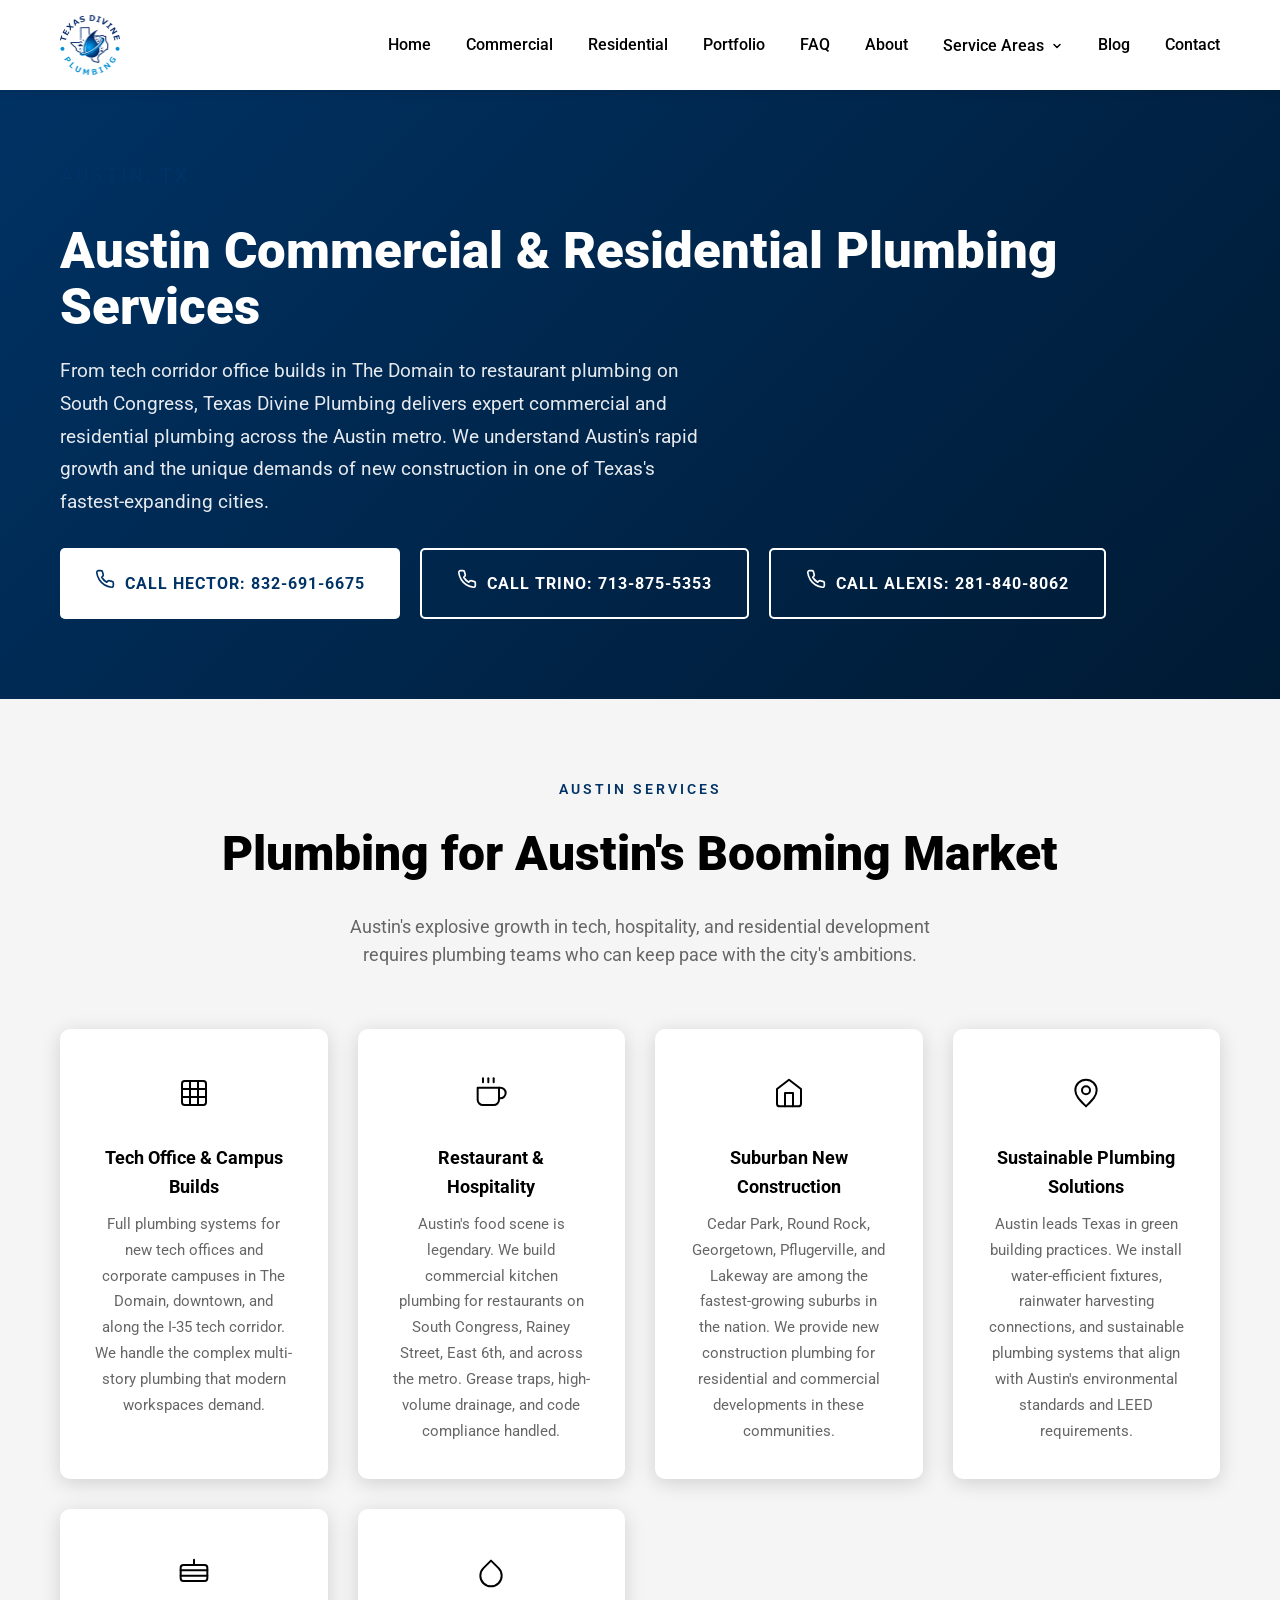
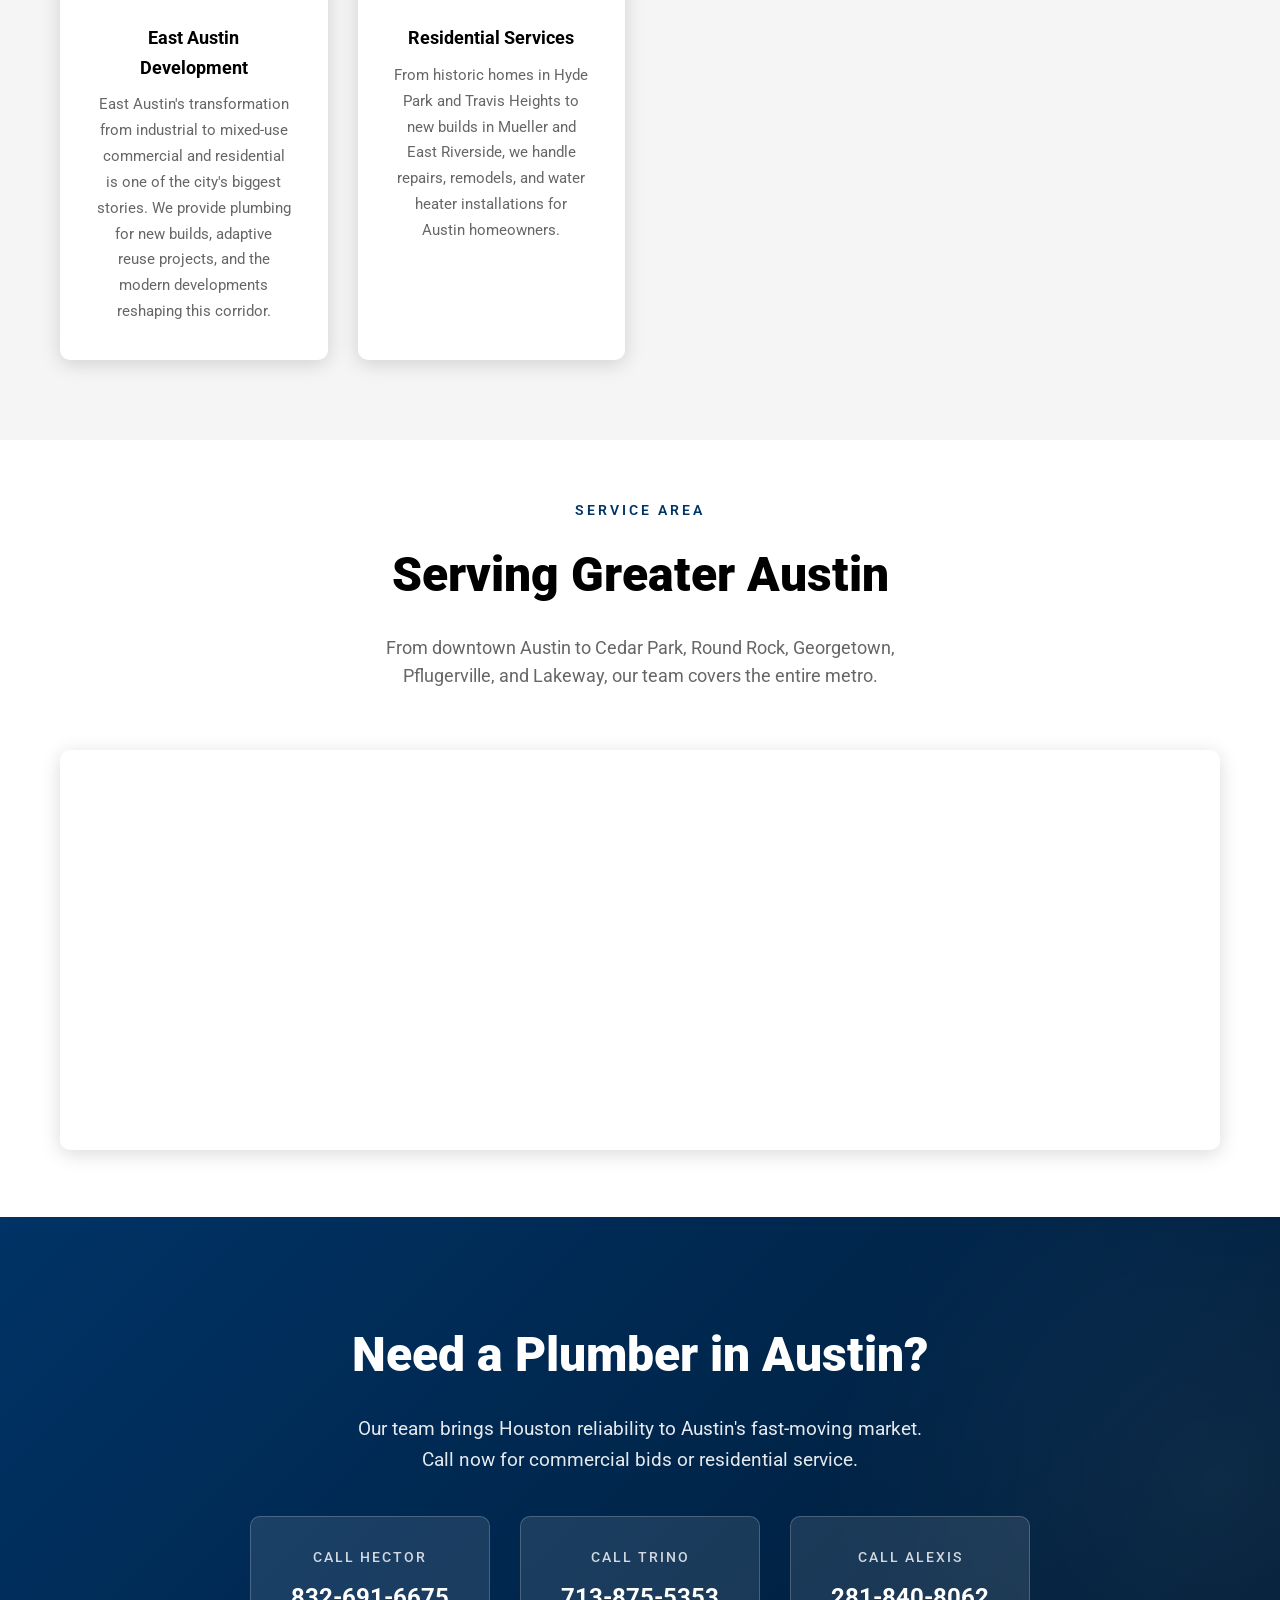
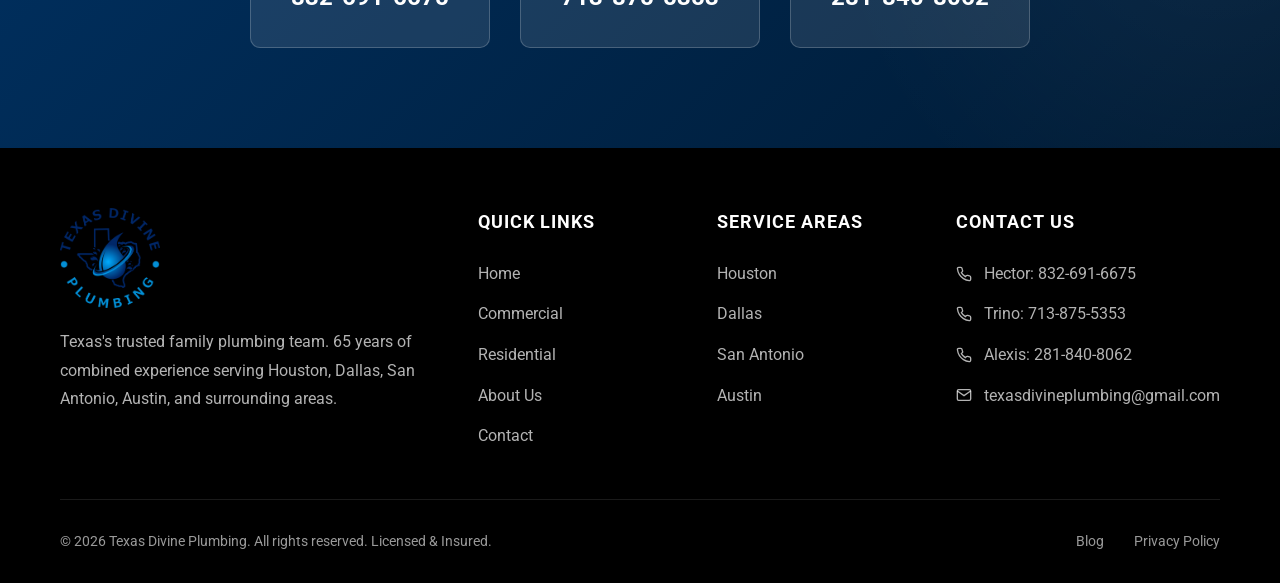
==== commit 22d203c7: "Add GC-focused features: bid SLA, credentials, portfolio, plans intake - Add 'Bid Turnaround SLA' st" ====
--- a/austin-plumbing.html
+++ b/austin-plumbing.html
@@ -86,6 +86,7 @@
                     <li><a href="index.html">Home</a></li>
                     <li><a href="index.html#commercial">Commercial</a></li>
                     <li><a href="index.html#residential">Residential</a></li>
+                    <li><a href="index.html#portfolio">Portfolio</a></li>
                     <li><a href="index.html#faq">FAQ</a></li>
                     <li><a href="index.html#about">About</a></li>
                     <li class="nav-dropdown">
--- a/css/styles.css
+++ b/css/styles.css
@@ -2762,3 +2762,606 @@
         padding: 20px;
     }
 }
+
+/* ========================================
+   BID TURNAROUND SLA STRIP
+======================================== */
+.bid-sla-strip {
+    background: linear-gradient(135deg, var(--deep-blue) 0%, #001a33 100%);
+    color: var(--white);
+    padding: 22px 0;
+    border-top: 3px solid var(--orange);
+}
+
+.bid-sla-content {
+    display: flex;
+    align-items: center;
+    justify-content: space-between;
+    gap: 30px;
+    flex-wrap: wrap;
+}
+
+.bid-sla-item {
+    display: flex;
+    align-items: center;
+    gap: 14px;
+    flex: 1 1 280px;
+}
+
+.bid-sla-item:last-child {
+    flex: 0 0 auto;
+    justify-content: flex-end;
+}
+
+.bid-sla-icon {
+    width: 44px;
+    height: 44px;
+    border-radius: 50%;
+    background-color: rgba(255, 255, 255, 0.12);
+    color: var(--orange-light);
+    display: flex;
+    align-items: center;
+    justify-content: center;
+    flex-shrink: 0;
+}
+
+.bid-sla-item div strong {
+    display: block;
+    font-size: 1rem;
+    font-weight: 700;
+    line-height: 1.3;
+}
+
+.bid-sla-item div span {
+    display: block;
+    font-size: 0.85rem;
+    color: rgba(255, 255, 255, 0.75);
+    margin-top: 2px;
+}
+
+.bid-sla-cta {
+    white-space: nowrap;
+}
+
+@media (max-width: 768px) {
+    .bid-sla-content {
+        flex-direction: column;
+        align-items: flex-start;
+    }
+    .bid-sla-item:last-child {
+        align-self: stretch;
+    }
+    .bid-sla-cta {
+        width: 100%;
+        text-align: center;
+    }
+}
+
+/* ========================================
+   CREDENTIALS & COMPLIANCE
+======================================== */
+.credentials {
+    padding: 80px 0;
+    background-color: var(--grey-light);
+}
+
+.credentials-grid {
+    display: grid;
+    grid-template-columns: repeat(2, 1fr);
+    gap: 30px;
+    margin-top: 20px;
+}
+
+.credentials-card {
+    background-color: var(--white);
+    border-radius: 12px;
+    padding: 35px;
+    box-shadow: var(--shadow);
+    border-top: 4px solid var(--deep-blue);
+    display: flex;
+    flex-direction: column;
+}
+
+.credentials-card-header {
+    display: flex;
+    align-items: center;
+    gap: 14px;
+    margin-bottom: 20px;
+}
+
+.credentials-icon {
+    width: 56px;
+    height: 56px;
+    border-radius: 12px;
+    background-color: var(--deep-blue);
+    color: var(--white);
+    display: flex;
+    align-items: center;
+    justify-content: center;
+    flex-shrink: 0;
+}
+
+.credentials-card-header h3 {
+    font-size: 1.4rem;
+    font-weight: 700;
+    color: var(--black);
+    margin: 0;
+}
+
+.credentials-description {
+    color: var(--grey-dark);
+    margin-bottom: 18px;
+    line-height: 1.6;
+}
+
+.credentials-list {
+    list-style: none;
+    padding: 0;
+    margin: 0 0 22px 0;
+}
+
+.credentials-list li {
+    display: flex;
+    justify-content: space-between;
+    align-items: baseline;
+    gap: 12px;
+    padding: 11px 0;
+    border-bottom: 1px solid var(--grey-medium);
+    font-size: 0.95rem;
+}
+
+.credentials-list li:last-child {
+    border-bottom: none;
+}
+
+.credentials-list li span {
+    color: var(--grey-dark);
+}
+
+.credentials-list li strong {
+    color: var(--black);
+    text-align: right;
+    font-weight: 600;
+}
+
+.credentials-list li strong[data-placeholder] {
+    color: #9aa3ad;
+    font-style: italic;
+    font-weight: 500;
+}
+
+.credentials-list-checks li {
+    justify-content: flex-start;
+    border-bottom: none;
+    padding: 7px 0;
+    color: var(--black);
+    position: relative;
+    padding-left: 26px;
+}
+
+.credentials-list-checks li::before {
+    content: "";
+    position: absolute;
+    left: 0;
+    top: 50%;
+    transform: translateY(-50%);
+    width: 18px;
+    height: 18px;
+    background-color: var(--deep-blue);
+    -webkit-mask: url("data:image/svg+xml;utf8,<svg xmlns='http://www.w3.org/2000/svg' viewBox='0 0 24 24'><path fill='white' d='M9 16.17 4.83 12l-1.42 1.41L9 19 21 7l-1.41-1.41z'/></svg>") no-repeat center / contain;
+            mask: url("data:image/svg+xml;utf8,<svg xmlns='http://www.w3.org/2000/svg' viewBox='0 0 24 24'><path fill='white' d='M9 16.17 4.83 12l-1.42 1.41L9 19 21 7l-1.41-1.41z'/></svg>") no-repeat center / contain;
+}
+
+.credentials-note {
+    font-size: 0.9rem;
+    color: var(--grey-dark);
+    line-height: 1.6;
+    margin: 0 0 22px 0;
+}
+
+.credentials-note-small {
+    font-size: 0.82rem;
+    margin-top: 14px;
+    margin-bottom: 0;
+}
+
+.credentials-cta {
+    margin-top: auto;
+    align-self: flex-start;
+}
+
+@media (max-width: 768px) {
+    .credentials-grid {
+        grid-template-columns: 1fr;
+    }
+    .credentials-card {
+        padding: 28px 22px;
+    }
+    .credentials-cta {
+        width: 100%;
+        text-align: center;
+        justify-content: center;
+    }
+}
+
+.license-placeholder {
+    color: var(--orange-light);
+    font-style: italic;
+    font-weight: 600;
+}
+
+/* ========================================
+   PROJECT PORTFOLIO
+======================================== */
+.portfolio {
+    padding: 80px 0;
+    background-color: var(--white);
+}
+
+.portfolio-filters {
+    display: flex;
+    flex-wrap: wrap;
+    gap: 10px;
+    justify-content: center;
+    margin: 25px 0 35px 0;
+}
+
+.portfolio-filter {
+    padding: 10px 20px;
+    border-radius: 999px;
+    border: 2px solid var(--grey-medium);
+    background-color: var(--white);
+    color: var(--grey-dark);
+    font-weight: 600;
+    font-size: 0.9rem;
+    cursor: pointer;
+    transition: var(--transition);
+}
+
+.portfolio-filter:hover {
+    border-color: var(--deep-blue);
+    color: var(--deep-blue);
+}
+
+.portfolio-filter.active {
+    background-color: var(--deep-blue);
+    color: var(--white);
+    border-color: var(--deep-blue);
+}
+
+.portfolio-grid {
+    display: grid;
+    grid-template-columns: repeat(3, 1fr);
+    gap: 28px;
+}
+
+.portfolio-card {
+    background-color: var(--white);
+    border-radius: 10px;
+    overflow: hidden;
+    box-shadow: 0 2px 12px rgba(0, 0, 0, 0.08);
+    transition: var(--transition);
+    display: flex;
+    flex-direction: column;
+}
+
+.portfolio-card:hover {
+    transform: translateY(-5px);
+    box-shadow: var(--shadow);
+}
+
+.portfolio-card[hidden] {
+    display: none;
+}
+
+.portfolio-card-image {
+    position: relative;
+    aspect-ratio: 3 / 2;
+    overflow: hidden;
+    background-color: var(--grey-light);
+}
+
+.portfolio-card-image img {
+    width: 100%;
+    height: 100%;
+    object-fit: cover;
+}
+
+.portfolio-card-sector {
+    position: absolute;
+    top: 12px;
+    left: 12px;
+    padding: 5px 12px;
+    border-radius: 999px;
+    background-color: var(--deep-blue);
+    color: var(--white);
+    font-size: 0.75rem;
+    font-weight: 700;
+    text-transform: uppercase;
+    letter-spacing: 0.5px;
+}
+
+.portfolio-card-body {
+    padding: 22px;
+    display: flex;
+    flex-direction: column;
+    flex: 1;
+}
+
+.portfolio-card-body h3 {
+    font-size: 1.15rem;
+    font-weight: 700;
+    color: var(--black);
+    margin: 0 0 6px 0;
+}
+
+.portfolio-card-body h3[data-placeholder] {
+    color: #9aa3ad;
+    font-style: italic;
+}
+
+.portfolio-card-gc {
+    color: var(--grey-dark);
+    font-size: 0.9rem;
+    margin: 0 0 14px 0;
+}
+
+.portfolio-card-stats {
+    list-style: none;
+    padding: 0;
+    margin: 0 0 14px 0;
+    display: grid;
+    grid-template-columns: repeat(3, 1fr);
+    gap: 8px;
+    border-top: 1px solid var(--grey-medium);
+    border-bottom: 1px solid var(--grey-medium);
+    padding: 12px 0;
+}
+
+.portfolio-card-stats li {
+    display: flex;
+    flex-direction: column;
+    align-items: flex-start;
+    font-size: 0.8rem;
+}
+
+.portfolio-card-stats li span {
+    color: var(--grey-dark);
+    text-transform: uppercase;
+    font-size: 0.7rem;
+    letter-spacing: 0.5px;
+}
+
+.portfolio-card-stats li strong {
+    color: var(--black);
+    font-size: 0.95rem;
+    font-weight: 700;
+}
+
+.portfolio-card-scope {
+    font-size: 0.88rem;
+    color: var(--grey-dark);
+    line-height: 1.6;
+    margin: 0;
+}
+
+[data-placeholder] {
+    /* visual hint that content is unfilled placeholder data */
+}
+
+.portfolio-cta {
+    text-align: center;
+    margin-top: 35px;
+    color: var(--grey-dark);
+}
+
+.portfolio-cta a {
+    color: var(--deep-blue);
+    font-weight: 600;
+    text-decoration: underline;
+}
+
+@media (max-width: 1024px) {
+    .portfolio-grid {
+        grid-template-columns: repeat(2, 1fr);
+    }
+}
+
+@media (max-width: 600px) {
+    .portfolio-grid {
+        grid-template-columns: 1fr;
+    }
+    .portfolio-card-stats {
+        grid-template-columns: repeat(3, 1fr);
+    }
+}
+
+/* ========================================
+   SUBMIT PLANS FOR BID
+======================================== */
+.bid-request-section {
+    padding: 80px 0;
+    background: linear-gradient(135deg, #f7f9fc 0%, #eef2f8 100%);
+}
+
+.bid-request-grid {
+    display: grid;
+    grid-template-columns: 1fr 1.2fr;
+    gap: 50px;
+    align-items: start;
+}
+
+.bid-request-info h2 {
+    font-size: 2.4rem;
+    color: var(--black);
+    margin: 8px 0 18px 0;
+    line-height: 1.15;
+}
+
+.bid-request-info h2 span {
+    color: var(--deep-blue);
+}
+
+.bid-request-lead {
+    font-size: 1.05rem;
+    color: var(--grey-dark);
+    line-height: 1.7;
+    margin-bottom: 28px;
+}
+
+.bid-request-promises {
+    display: flex;
+    flex-direction: column;
+    gap: 18px;
+    margin-bottom: 28px;
+}
+
+.bid-request-promise {
+    display: flex;
+    gap: 14px;
+    align-items: flex-start;
+}
+
+.bid-request-promise-icon {
+    width: 44px;
+    height: 44px;
+    border-radius: 10px;
+    background-color: var(--white);
+    color: var(--deep-blue);
+    display: flex;
+    align-items: center;
+    justify-content: center;
+    flex-shrink: 0;
+    box-shadow: 0 2px 8px rgba(0, 51, 102, 0.12);
+}
+
+.bid-request-promise strong {
+    display: block;
+    color: var(--black);
+    font-size: 1rem;
+    margin-bottom: 2px;
+}
+
+.bid-request-promise span {
+    display: block;
+    color: var(--grey-dark);
+    font-size: 0.9rem;
+    line-height: 1.5;
+}
+
+.bid-request-alt {
+    background-color: var(--white);
+    border-left: 3px solid var(--orange);
+    padding: 14px 18px;
+    border-radius: 6px;
+    font-size: 0.9rem;
+    color: var(--grey-dark);
+    line-height: 1.6;
+}
+
+.bid-request-alt a {
+    color: var(--deep-blue);
+    font-weight: 600;
+}
+
+.bid-request-form-wrapper {
+    background-color: var(--white);
+    border-radius: 12px;
+    padding: 35px;
+    box-shadow: var(--shadow);
+}
+
+.bid-request-form-wrapper h3 {
+    font-size: 1.4rem;
+    font-weight: 700;
+    color: var(--black);
+    margin: 0 0 22px 0;
+}
+
+.bid-request-form .form-row {
+    display: grid;
+    grid-template-columns: 1fr 1fr;
+    gap: 15px;
+}
+
+.bid-request-form .form-group {
+    margin-bottom: 16px;
+}
+
+.bid-request-form label {
+    display: block;
+    font-weight: 600;
+    color: var(--black);
+    margin-bottom: 6px;
+    font-size: 0.9rem;
+}
+
+.bid-request-form input[type="text"],
+.bid-request-form input[type="email"],
+.bid-request-form input[type="tel"],
+.bid-request-form input[type="date"],
+.bid-request-form input[type="file"],
+.bid-request-form select,
+.bid-request-form textarea {
+    width: 100%;
+    padding: 11px 14px;
+    border: 1px solid var(--grey-medium);
+    border-radius: 6px;
+    font-size: 0.95rem;
+    font-family: inherit;
+    background-color: var(--white);
+    transition: border-color 0.2s ease;
+}
+
+.bid-request-form input[type="file"] {
+    padding: 9px 12px;
+    background-color: var(--grey-light);
+    cursor: pointer;
+}
+
+.bid-request-form input:focus,
+.bid-request-form select:focus,
+.bid-request-form textarea:focus {
+    outline: none;
+    border-color: var(--deep-blue);
+    box-shadow: 0 0 0 3px rgba(0, 51, 102, 0.12);
+}
+
+.bid-request-form textarea {
+    resize: vertical;
+    min-height: 90px;
+}
+
+.bid-request-form .form-help {
+    display: block;
+    color: var(--grey-dark);
+    font-size: 0.8rem;
+    margin-top: 5px;
+}
+
+.bid-request-form .btn-submit {
+    width: 100%;
+    margin-top: 8px;
+}
+
+.bid-request-disclaimer {
+    font-size: 0.8rem;
+    color: var(--grey-dark);
+    margin: 14px 0 0 0;
+    text-align: center;
+    line-height: 1.5;
+}
+
+@media (max-width: 900px) {
+    .bid-request-grid {
+        grid-template-columns: 1fr;
+        gap: 35px;
+    }
+    .bid-request-form-wrapper {
+        padding: 28px 22px;
+    }
+    .bid-request-form .form-row {
+        grid-template-columns: 1fr;
+        gap: 0;
+    }
+}
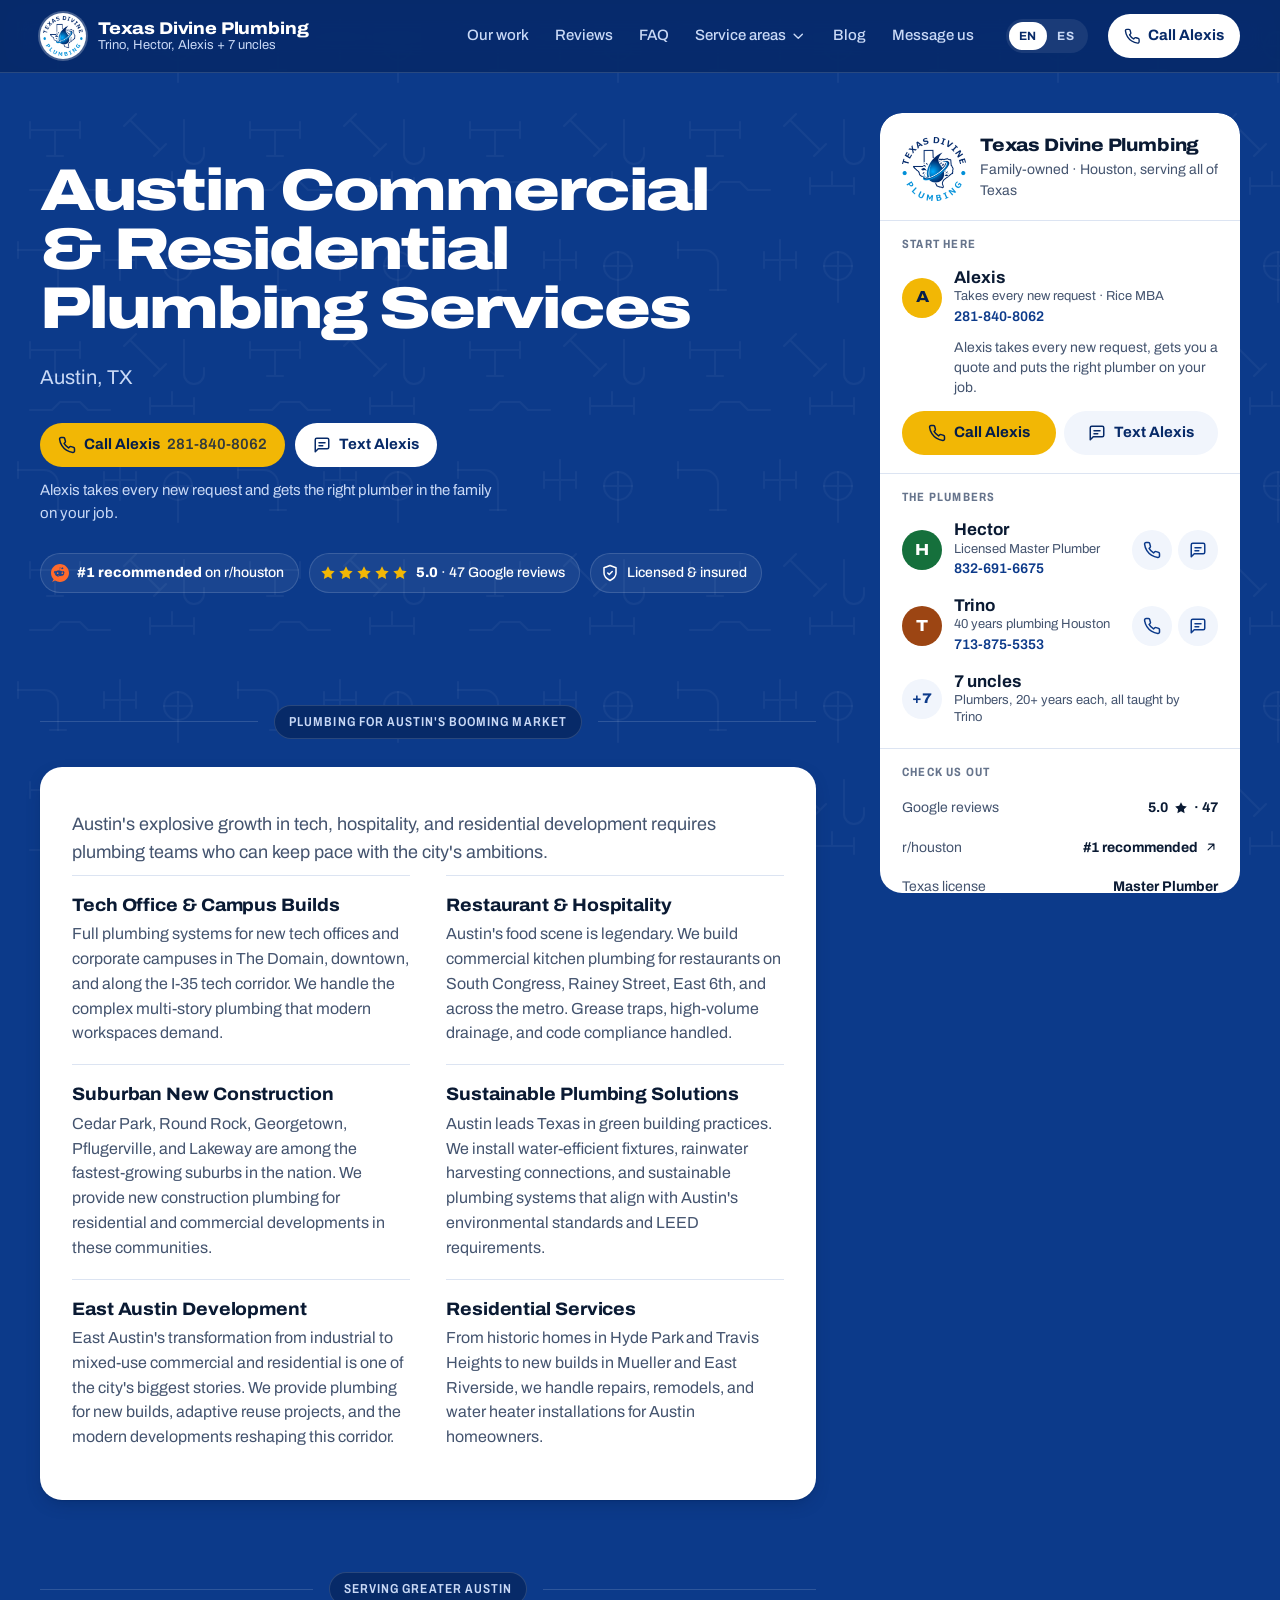
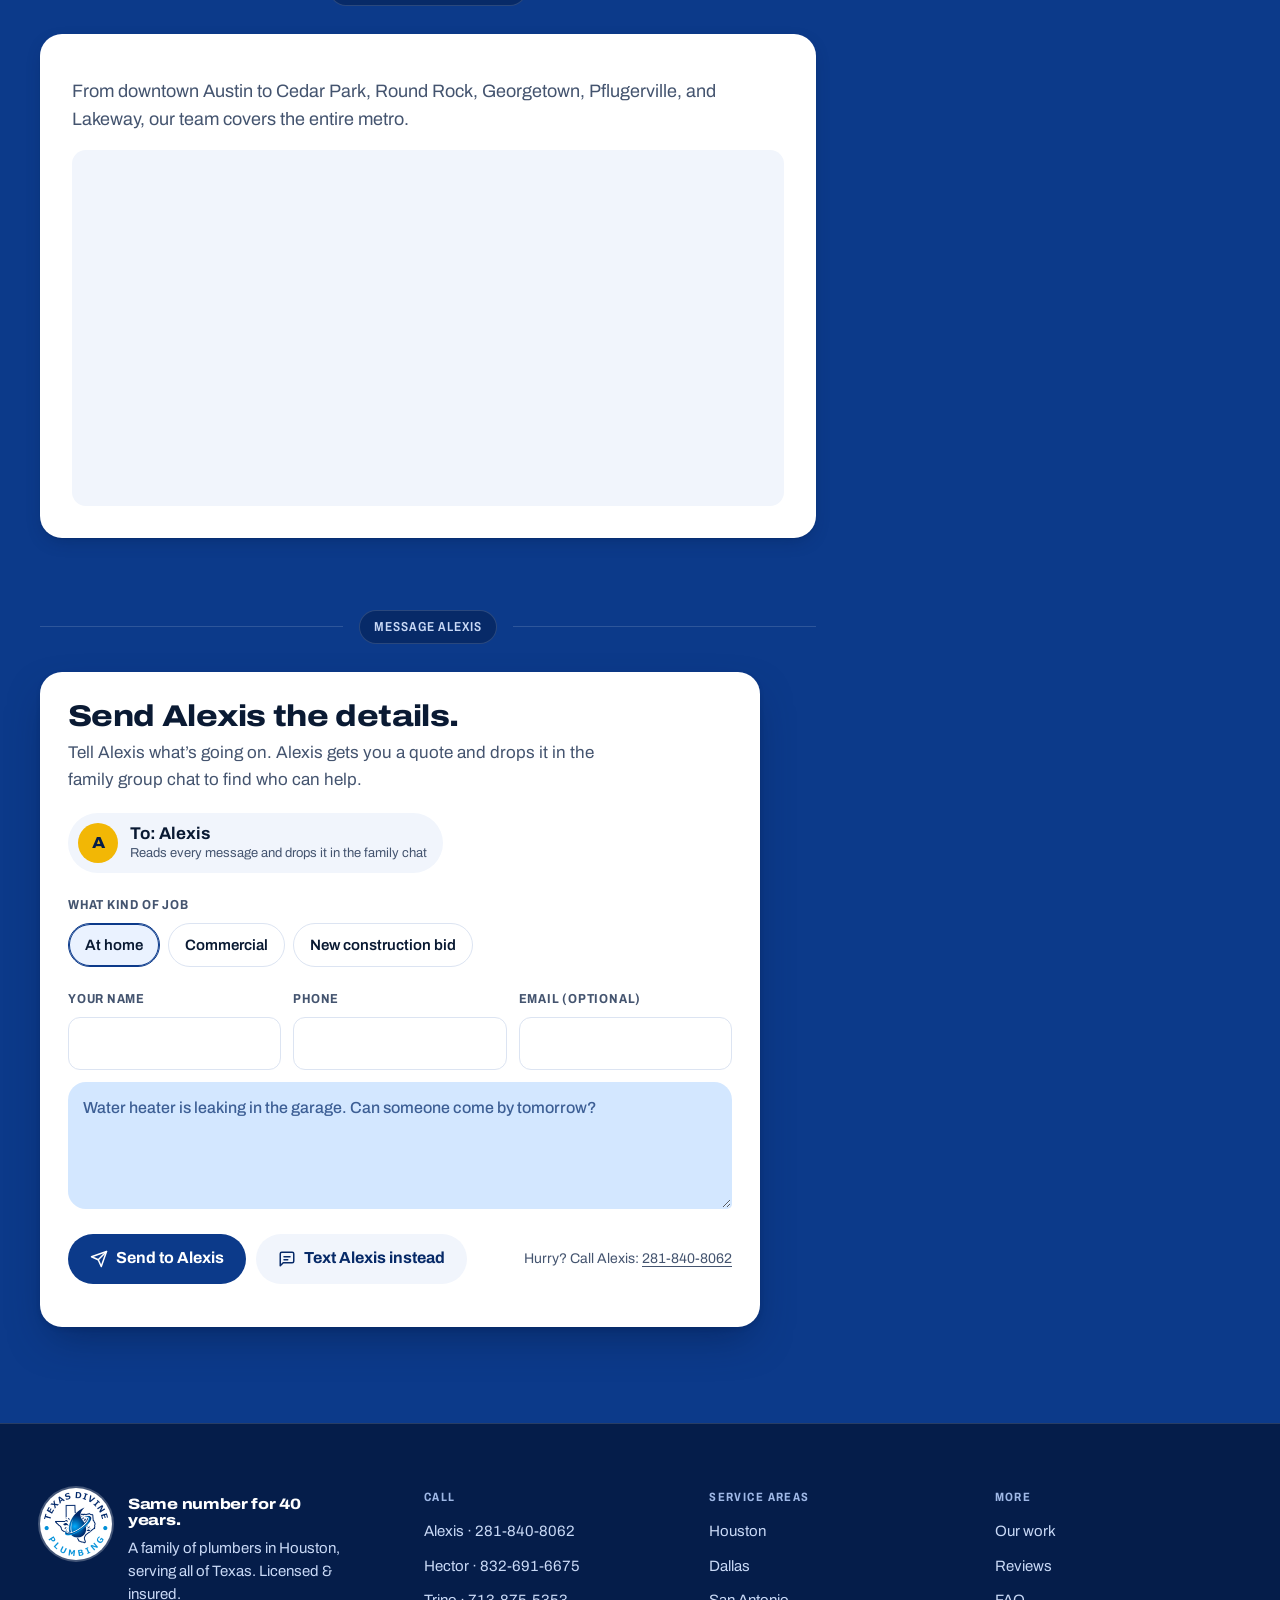
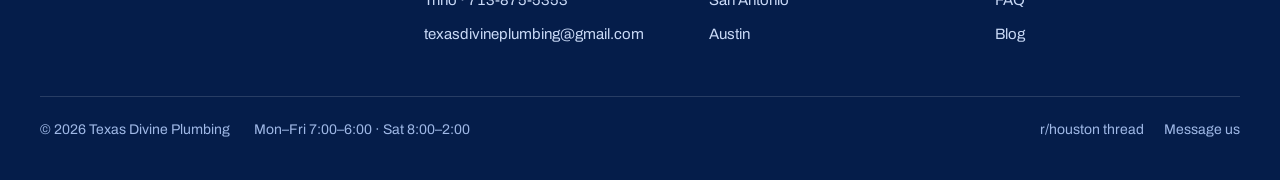
==== commit 5d4115df: "Redesign site as "The Family Thread" with Alexis as primary contact Replace the template look (navy/" ====
--- a/austin-plumbing.html
+++ b/austin-plumbing.html
@@ -20,8 +20,8 @@
     <meta name="twitter:description" content="Expert commercial new construction and residential plumbing in Austin TX.">
     <meta name="twitter:image" content="https://texasdivineplumbing.com/images/og-image.jpg">
 
-    <link rel="icon" type="image/png" href="images/logo.png">
-    <link rel="apple-touch-icon" href="images/logo.png">
+    <link rel="icon" type="image/png" href="images/web/logo-256.png">
+    <link rel="apple-touch-icon" href="images/web/logo-256.png">
 
     <script async src="https://www.googletagmanager.com/gtag/js?id=G-XXXXXXXXXX"></script>
     <script>
@@ -30,10 +30,10 @@
       gtag('js', new Date());
       gtag('config', 'G-XXXXXXXXXX');
     </script>
-
     <link rel="preconnect" href="https://fonts.googleapis.com">
     <link rel="preconnect" href="https://fonts.gstatic.com" crossorigin>
-    <link href="https://fonts.googleapis.com/css2?family=Roboto:wght@400;500;700;900&display=swap" rel="stylesheet">
+    <link href="https://fonts.googleapis.com/css2?family=Archivo:wdth,wght@62..125,100..900&display=swap" rel="stylesheet">
+    <meta name="theme-color" content="#072a68">
 
     <link rel="stylesheet" href="css/styles.css">
 
@@ -71,164 +71,266 @@
     </script>
 </head>
 <body>
-    <a href="#main-content" class="skip-link">Skip to main content</a>
-
-    <header>
-        <div class="header-container">
-            <a href="index.html" class="logo">
-                <img src="images/logo.png" alt="Texas Divine Plumbing" width="120" height="60">
+    <a href="#main-content" class="skip-link">Skip to content</a>
+    <svg width="0" height="0" style="position:absolute" aria-hidden="true" focusable="false">
+        <symbol id="i-phone" viewBox="0 0 24 24"><path d="M22 16.92v3a2 2 0 0 1-2.18 2 19.79 19.79 0 0 1-8.63-3.07 19.5 19.5 0 0 1-6-6 19.79 19.79 0 0 1-3.07-8.67A2 2 0 0 1 4.11 2h3a2 2 0 0 1 2 1.72c.13.96.36 1.9.7 2.81a2 2 0 0 1-.45 2.11L8.09 9.91a16 16 0 0 0 6 6l1.27-1.27a2 2 0 0 1 2.11-.45c.91.34 1.85.57 2.81.7A2 2 0 0 1 22 16.92z"/></symbol>
+        <symbol id="i-text" viewBox="0 0 24 24"><path d="M21 15a2 2 0 0 1-2 2H7l-4 4V5a2 2 0 0 1 2-2h14a2 2 0 0 1 2 2z"/><path d="M8 9h8M8 13h5"/></symbol>
+        <symbol id="i-pin" viewBox="0 0 24 24"><path d="M12 17v5"/><path d="M9 10.76a2 2 0 0 1-1.11 1.79l-1.78.9A2 2 0 0 0 5 15.24V16a1 1 0 0 0 1 1h12a1 1 0 0 0 1-1v-.76a2 2 0 0 0-1.11-1.79l-1.78-.9A2 2 0 0 1 15 10.76V7a1 1 0 0 1 1-1 2 2 0 0 0 0-4H8a2 2 0 0 0 0 4 1 1 0 0 1 1 1z"/></symbol>
+        <symbol id="i-star" viewBox="0 0 24 24"><path fill="currentColor" stroke="none" d="M12 2l3.09 6.26L22 9.27l-5 4.87 1.18 6.88L12 17.77l-6.18 3.25L7 14.14 2 9.27l6.91-1.01z"/></symbol>
+        <symbol id="i-check" viewBox="0 0 24 24"><path d="M20 6L9 17l-5-5"/></symbol>
+        <symbol id="i-out" viewBox="0 0 24 24"><path d="M7 17L17 7M8 7h9v9"/></symbol>
+        <symbol id="i-down" viewBox="0 0 24 24"><path d="M6 9l6 6 6-6"/></symbol>
+        <symbol id="i-menu" viewBox="0 0 24 24"><path d="M4 7h16M4 12h16M4 17h16"/></symbol>
+        <symbol id="i-close" viewBox="0 0 24 24"><path d="M18 6L6 18M6 6l12 12"/></symbol>
+        <symbol id="i-forward" viewBox="0 0 24 24"><path d="M15 17l5-5-5-5"/><path d="M4 18v-2a4 4 0 0 1 4-4h12"/></symbol>
+        <symbol id="i-send" viewBox="0 0 24 24"><path d="M22 2L11 13"/><path d="M22 2l-7 20-4-9-9-4z"/></symbol>
+        <symbol id="i-mail" viewBox="0 0 24 24"><rect x="2" y="4" width="20" height="16" rx="2"/><path d="M22 7l-10 6L2 7"/></symbol>
+        <symbol id="i-shield" viewBox="0 0 24 24"><path d="M12 22s8-4 8-10V5l-8-3-8 3v7c0 6 8 10 8 10z"/><path d="M9 12l2 2 4-4"/></symbol>
+        <symbol id="i-arrow" viewBox="0 0 24 24"><path d="M5 12h14M13 6l6 6-6 6"/></symbol>
+        <symbol id="i-reddit" viewBox="0 0 24 24"><path fill="currentColor" stroke="none" d="M12 0C5.373 0 0 5.373 0 12c0 3.313 1.344 6.312 3.516 8.484L1.5 24l3.797-1.969A11.94 11.94 0 0 0 12 24c6.627 0 12-5.373 12-12S18.627 0 12 0zm5.6 12.29a1.4 1.4 0 0 1 .01.24c0 2.45-2.85 4.43-6.37 4.43s-6.37-1.98-6.37-4.43c0-.08.003-.16.01-.24a1.56 1.56 0 1 1 1.72-2.53 7.7 7.7 0 0 1 4.2-1.33l.8-3.76 2.61.56a1.12 1.12 0 1 1-.13.61l-2.33-.5-.71 3.35a7.7 7.7 0 0 1 4.14 1.33 1.56 1.56 0 1 1 1.72 2.54zM8.9 13.4a1.12 1.12 0 1 0 0-2.24 1.12 1.12 0 0 0 0 2.24zm6.2 0a1.12 1.12 0 1 0 0-2.24 1.12 1.12 0 0 0 0 2.24zm-.42 1.9a.4.4 0 0 1 .56.56 3.9 3.9 0 0 1-2.74 1 3.9 3.9 0 0 1-2.74-1 .4.4 0 0 1 .56-.56c.6.53 1.4.79 2.18.79.78 0 1.58-.26 2.18-.79z"/></symbol>
+        <symbol id="i-google" viewBox="0 0 24 24"><path fill="currentColor" stroke="none" d="M12.48 10.92v3.28h7.84c-.24 1.84-.85 3.19-1.79 4.13-1.15 1.15-2.93 2.4-6.05 2.4-4.83 0-8.6-3.89-8.6-8.72s3.77-8.72 8.6-8.72c2.6 0 4.51 1.03 5.91 2.35l2.31-2.31C18.75 1.44 16.13 0 12.48 0 5.87 0 .31 5.39.31 12s5.56 12 12.17 12c3.57 0 6.27-1.17 8.37-3.36 2.16-2.16 2.84-5.21 2.84-7.67 0-.76-.05-1.47-.17-2.05H12.48z"/></symbol>
+    </svg>
+    <header class="topbar">
+        <div class="topbar__inner">
+            <a class="brand" href="index.html" aria-label="Texas Divine Plumbing, home">
+                <span class="brand__mark"><img src="images/web/logo-256.png" alt="" width="40" height="40"></span>
+                <span class="brand__text">
+                    <span class="brand__name">Texas Divine Plumbing</span>
+                    <span class="brand__meta" data-i18n="meta">Trino, Hector, Alexis + 7 uncles</span>
+                </span>
             </a>
-            <button class="menu-toggle" aria-label="Toggle navigation menu" aria-expanded="false" onclick="toggleMenu()">
-                <span></span><span></span><span></span>
-            </button>
-            <nav id="nav-menu" role="navigation" aria-label="Main navigation">
-                <ul>
-                    <li><a href="index.html">Home</a></li>
-                    <li><a href="index.html#commercial">Commercial</a></li>
-                    <li><a href="index.html#residential">Residential</a></li>
-                    <li><a href="index.html#portfolio">Portfolio</a></li>
-                    <li><a href="index.html#faq">FAQ</a></li>
-                    <li><a href="index.html#about">About</a></li>
-                    <li class="nav-dropdown">
-                        <a href="houston-plumbing.html" class="nav-dropdown-toggle">Service Areas <svg width="12" height="12" viewBox="0 0 24 24" fill="none" stroke="currentColor" stroke-width="3" stroke-linecap="round" stroke-linejoin="round" style="vertical-align:middle;margin-left:3px"><polyline points="6 9 12 15 18 9"/></svg></a>
-                        <ul class="nav-dropdown-menu">
+            <nav class="nav" id="site-nav" aria-label="Main">
+                <ul class="nav__list">
+                    <li><a class="nav__link" href="index.html#work" data-i18n="nav.work">Our work</a></li>
+                    <li><a class="nav__link" href="index.html#reviews" data-i18n="nav.reviews">Reviews</a></li>
+                    <li><a class="nav__link" href="faq.html">FAQ</a></li>
+                    <li class="nav__item--has-sub">
+                        <button class="nav__link" type="button" aria-expanded="false" data-sub-toggle><span data-i18n="nav.areas">Service areas</span> <svg class="icon" aria-hidden="true"><use href="#i-down"/></svg></button>
+                        <ul class="nav__sub">
                             <li><a href="houston-plumbing.html">Houston</a></li>
                             <li><a href="dallas-plumbing.html">Dallas</a></li>
                             <li><a href="san-antonio-plumbing.html">San Antonio</a></li>
-                            <li><a href="austin-plumbing.html">Austin</a></li>
+                            <li><a href="austin-plumbing.html" aria-current="page">Austin</a></li>
                         </ul>
                     </li>
-                    <li><a href="blog.html">Blog</a></li>
-                    <li><a href="index.html#contact">Contact</a></li>
+                    <li><a class="nav__link" href="blog.html">Blog</a></li>
+                    <li><a class="nav__link" href="index.html#message" data-i18n="nav.message">Message us</a></li>
+                    <li class="nav__lang">
+                        <div class="lang" role="group" aria-label="Language">
+                            <button type="button" data-lang="en" class="active" aria-pressed="true">English</button>
+                            <button type="button" data-lang="es" aria-pressed="false">Español</button>
+                        </div>
+                        <a class="chip chip--alexis chip--xl nav__call" href="tel:+12818408062"><svg class="icon" aria-hidden="true"><use href="#i-phone"/></svg><span data-i18n="cta.call">Call Alexis</span> <span class="chip__num">281-840-8062</span></a>
+                    </li>
                 </ul>
             </nav>
+            <div class="lang" role="group" aria-label="Language">
+                <button type="button" data-lang="en" class="active" aria-pressed="true">EN</button>
+                <button type="button" data-lang="es" aria-pressed="false">ES</button>
+            </div>
+            <a class="topbar__call" href="tel:+12818408062"><svg class="icon" aria-hidden="true"><use href="#i-phone"/></svg><span data-i18n="call">Call Alexis</span><span class="topbar__call-num">&nbsp;· 281-840-8062</span></a>
+            <button class="menu-toggle" type="button" aria-expanded="false" aria-controls="site-nav" aria-label="Open menu"><svg class="icon" aria-hidden="true"><use href="#i-menu"/></svg></button>
         </div>
     </header>
 
-    <main id="main-content">
-
-    <section class="city-hero">
-        <div class="container">
-            <p class="section-subtitle">Austin, TX</p>
-            <h1>Austin Commercial & Residential Plumbing Services</h1>
-            <p>From tech corridor office builds in The Domain to restaurant plumbing on South Congress, Texas Divine Plumbing delivers expert commercial and residential plumbing across the Austin metro. We understand Austin's rapid growth and the unique demands of new construction in one of Texas's fastest-expanding cities.</p>
-            <div class="hero-buttons">
-                <a href="tel:832-691-6675" class="btn btn-primary">
-                    <span class="btn-icon"><svg width="20" height="20" viewBox="0 0 24 24" fill="none" stroke="currentColor" stroke-width="2" stroke-linecap="round" stroke-linejoin="round"><path d="M22 16.92v3a2 2 0 0 1-2.18 2 19.79 19.79 0 0 1-8.63-3.07 19.5 19.5 0 0 1-6-6 19.79 19.79 0 0 1-3.07-8.67A2 2 0 0 1 4.11 2h3a2 2 0 0 1 2 1.72c.127.96.361 1.903.7 2.81a2 2 0 0 1-.45 2.11L8.09 9.91a16 16 0 0 0 6 6l1.27-1.27a2 2 0 0 1 2.11-.45c.907.339 1.85.573 2.81.7A2 2 0 0 1 22 16.92z"/></svg></span> Call Hector: 832-691-6675
-                </a>
-                <a href="tel:713-875-5353" class="btn btn-secondary">
-                    <span class="btn-icon"><svg width="20" height="20" viewBox="0 0 24 24" fill="none" stroke="currentColor" stroke-width="2" stroke-linecap="round" stroke-linejoin="round"><path d="M22 16.92v3a2 2 0 0 1-2.18 2 19.79 19.79 0 0 1-8.63-3.07 19.5 19.5 0 0 1-6-6 19.79 19.79 0 0 1-3.07-8.67A2 2 0 0 1 4.11 2h3a2 2 0 0 1 2 1.72c.127.96.361 1.903.7 2.81a2 2 0 0 1-.45 2.11L8.09 9.91a16 16 0 0 0 6 6l1.27-1.27a2 2 0 0 1 2.11-.45c.907.339 1.85.573 2.81.7A2 2 0 0 1 22 16.92z"/></svg></span> Call Trino: 713-875-5353
-                </a>
-                <a href="tel:281-840-8062" class="btn btn-secondary">
-                    <span class="btn-icon"><svg width="20" height="20" viewBox="0 0 24 24" fill="none" stroke="currentColor" stroke-width="2" stroke-linecap="round" stroke-linejoin="round"><path d="M22 16.92v3a2 2 0 0 1-2.18 2 19.79 19.79 0 0 1-8.63-3.07 19.5 19.5 0 0 1-6-6 19.79 19.79 0 0 1-3.07-8.67A2 2 0 0 1 4.11 2h3a2 2 0 0 1 2 1.72c.127.96.361 1.903.7 2.81a2 2 0 0 1-.45 2.11L8.09 9.91a16 16 0 0 0 6 6l1.27-1.27a2 2 0 0 1 2.11-.45c.907.339 1.85.573 2.81.7A2 2 0 0 1 22 16.92z"/></svg></span> Call Alexis: 281-840-8062
-                </a>
-            </div>
+    <main id="main-content" class="layout">
+        <section class="pin" aria-labelledby="pin-title">
+            <h1 class="pin__title pin__title--long" id="pin-title">Austin Commercial &amp; Residential Plumbing Services</h1>
+            <p class="pin__lede">Austin, TX</p>
+            <div class="pin__cta">
+                <a class="chip chip--alexis chip--xl" href="tel:+12818408062"><svg class="icon" aria-hidden="true"><use href="#i-phone"/></svg><span><span data-i18n="cta.call">Call Alexis</span> <span class="chip__num">281-840-8062</span></span></a>
+                <a class="chip chip--light chip--xl" href="sms:+12818408062"><svg class="icon" aria-hidden="true"><use href="#i-text"/></svg><span data-i18n="cta.text">Text Alexis</span></a>
+            </div>
+            <p class="pin__note" data-i18n="pin.note">Alexis takes every new request and gets the right plumber in the family on your job.</p>
+            <div class="pin__proof">
+                <a class="proof-chip proof-chip--reddit" href="https://www.reddit.com/r/houston/comments/1hpouwl/plumbers_for_houston/m4j86ie/" target="_blank" rel="noopener"><svg class="icon" aria-hidden="true"><use href="#i-reddit"/></svg><span><strong>#1 recommended</strong> on r/houston</span></a>
+                <a class="proof-chip" href="index.html#reviews"><span class="stars" aria-hidden="true"><svg class="icon" aria-hidden="true"><use href="#i-star"/></svg><svg class="icon" aria-hidden="true"><use href="#i-star"/></svg><svg class="icon" aria-hidden="true"><use href="#i-star"/></svg><svg class="icon" aria-hidden="true"><use href="#i-star"/></svg><svg class="icon" aria-hidden="true"><use href="#i-star"/></svg></span><span><strong>5.0</strong> · 47 Google reviews</span></a>
+                <span class="proof-chip"><svg class="icon" aria-hidden="true"><use href="#i-shield"/></svg><span data-i18n="pin.licensed">Licensed &amp; insured</span></span>
+            </div>
+        </section>
+
+        <div class="thread">
+                        <h2 class="day"><span class="day__label">Plumbing for Austin's Booming Market</span></h2>
+            <div class="sheet">
+                <p class="sheet__lede">Austin's explosive growth in tech, hospitality, and residential development requires plumbing teams who can keep pace with the city's ambitions.</p><div class="entries">
+                    <div class="entry">
+                        <h3>Tech Office &amp; Campus Builds</h3>
+                        <p>Full plumbing systems for new tech offices and corporate campuses in The Domain, downtown, and along the I-35 tech corridor. We handle the complex multi-story plumbing that modern workspaces demand.</p>
+                    </div>
+                    <div class="entry">
+                        <h3>Restaurant &amp; Hospitality</h3>
+                        <p>Austin's food scene is legendary. We build commercial kitchen plumbing for restaurants on South Congress, Rainey Street, East 6th, and across the metro. Grease traps, high-volume drainage, and code compliance handled.</p>
+                    </div>
+                    <div class="entry">
+                        <h3>Suburban New Construction</h3>
+                        <p>Cedar Park, Round Rock, Georgetown, Pflugerville, and Lakeway are among the fastest-growing suburbs in the nation. We provide new construction plumbing for residential and commercial developments in these communities.</p>
+                    </div>
+                    <div class="entry">
+                        <h3>Sustainable Plumbing Solutions</h3>
+                        <p>Austin leads Texas in green building practices. We install water-efficient fixtures, rainwater harvesting connections, and sustainable plumbing systems that align with Austin's environmental standards and LEED requirements.</p>
+                    </div>
+                    <div class="entry">
+                        <h3>East Austin Development</h3>
+                        <p>East Austin's transformation from industrial to mixed-use commercial and residential is one of the city's biggest stories. We provide plumbing for new builds, adaptive reuse projects, and the modern developments reshaping this corridor.</p>
+                    </div>
+                    <div class="entry">
+                        <h3>Residential Services</h3>
+                        <p>From historic homes in Hyde Park and Travis Heights to new builds in Mueller and East Riverside, we handle repairs, remodels, and water heater installations for Austin homeowners.</p>
+                    </div>
+                </div>
+            </div>
+            <h2 class="day"><span class="day__label">Serving Greater Austin</span></h2>
+            <div class="sheet">
+                <p class='sheet__lede'>From downtown Austin to Cedar Park, Round Rock, Georgetown, Pflugerville, and Lakeway, our team covers the entire metro.</p>
+                <div class="map"><iframe src="https://www.google.com/maps/embed?pb=!1m18!1m12!1m3!1d220610.0!2d-97.8!3d30.27!2m3!1f0!2f0!3f0!3m2!1i1024!2i768!4f13.1!3m3!1m2!1s0x8644b599a0cc032f%3A0x5d9b464bd469d57a!2sAustin%2C%20TX!5e0!3m2!1sen!2sus!4v1700000000000" title="Texas Divine Plumbing Austin service area" loading="lazy" allowfullscreen referrerpolicy="no-referrer-when-downgrade"></iframe></div>
+            </div>
+            <h2 class="day" id="message"><span class="day__label">Message Alexis</span></h2>
+
+            <form class="composer" id="message-form" name="contact" method="POST" data-netlify="true" netlify-honeypot="bot-field" action="/?sent=1#message" novalidate>
+                    <input type="hidden" name="form-name" value="contact">
+                    <p hidden><label>Don&rsquo;t fill this out: <input name="bot-field"></label></p>
+                    <h3 class="composer__title" data-i18n="composer.title">Send Alexis the details.</h3>
+                    <p class="composer__intro" data-i18n="composer.intro">Tell Alexis what&rsquo;s going on. Alexis gets you a quote and drops it in the family group chat to find who can help.</p>
+
+                    <input type="hidden" name="to" value="alexis">
+                    <div class="composer__to"><span class="avatar avatar--alexis" aria-hidden="true">A</span><span><b data-i18n="composer.toAlexis">To: Alexis</b><small data-i18n="composer.toNote">Reads every message and drops it in the family chat</small></span></div>
+
+                    <fieldset>
+                        <legend class="field-label" data-i18n="composer.kind">What kind of job</legend>
+                        <div class="pick pick--plain">
+                            <label><input type="radio" name="service" value="residential" checked><span data-i18n="composer.home">At home</span></label>
+                            <label><input type="radio" name="service" value="commercial"><span data-i18n="composer.commercial">Commercial</span></label>
+                            <label><input type="radio" name="service" value="new-construction"><span data-i18n="composer.newBuild">New construction bid</span></label>
+                        </div>
+                    </fieldset>
+
+                    <div class="composer__grid">
+                        <div class="field">
+                            <label class="field-label" for="f-name" data-i18n="composer.name">Your name</label>
+                            <input id="f-name" name="name" type="text" autocomplete="name" required>
+                        </div>
+                        <div class="field">
+                            <label class="field-label" for="f-phone" data-i18n="composer.phone">Phone</label>
+                            <input id="f-phone" name="phone" type="tel" autocomplete="tel" inputmode="tel" required>
+                        </div>
+                        <div class="field">
+                            <label class="field-label" for="f-email" data-i18n="composer.email">Email (optional)</label>
+                            <input id="f-email" name="email" type="email" autocomplete="email">
+                        </div>
+                    </div>
+
+                    <div class="field composer__message">
+                        <label class="sr-only" for="f-message">Message</label>
+                        <textarea id="f-message" name="message" rows="4" placeholder="Water heater is leaking in the garage. Can someone come by tomorrow?" data-i18n-ph="composer.ph"></textarea>
+                    </div>
+
+                    <div class="composer__actions">
+                        <button class="chip" type="submit" data-send><svg class="icon" aria-hidden="true"><use href="#i-send"/></svg><span data-i18n="composer.send">Send to Alexis</span></button>
+                        <a class="chip chip--ghost" href="sms:+12818408062" data-text-instead><svg class="icon" aria-hidden="true"><use href="#i-text"/></svg><span data-text-label>Text Alexis instead</span></a>
+                        <p class="composer__note"><span data-i18n="composer.note">Hurry? Call Alexis:</span> <a href="tel:+12818408062">281-840-8062</a></p>
+                    </div>
+                    <p class="composer__status" role="status" aria-live="polite"></p>
+                </form>
         </div>
-    </section>
-
-    <section class="city-services">
-        <div class="container">
-            <div class="section-header reveal">
-                <p class="section-subtitle">Austin Services</p>
-                <h2 class="section-title">Plumbing for Austin's Booming Market</h2>
-                <p class="section-description">Austin's explosive growth in tech, hospitality, and residential development requires plumbing teams who can keep pace with the city's ambitions.</p>
-            </div>
-
-            <div class="city-services-grid">
-                <div class="city-service-card reveal">
-                    <div class="city-service-icon"><svg width="32" height="32" viewBox="0 0 24 24" fill="none" stroke="currentColor" stroke-width="1.5" stroke-linecap="round" stroke-linejoin="round"><rect x="3" y="3" width="18" height="18" rx="2"/><line x1="9" y1="3" x2="9" y2="21"/><line x1="15" y1="3" x2="15" y2="21"/><line x1="3" y1="9" x2="21" y2="9"/><line x1="3" y1="15" x2="21" y2="15"/></svg></div>
-                    <h3>Tech Office & Campus Builds</h3>
-                    <p>Full plumbing systems for new tech offices and corporate campuses in The Domain, downtown, and along the I-35 tech corridor. We handle the complex multi-story plumbing that modern workspaces demand.</p>
-                </div>
-
-                <div class="city-service-card reveal">
-                    <div class="city-service-icon"><svg width="32" height="32" viewBox="0 0 24 24" fill="none" stroke="currentColor" stroke-width="1.5" stroke-linecap="round" stroke-linejoin="round"><path d="M18 8h1a4 4 0 0 1 0 8h-1"/><path d="M2 8h16v9a4 4 0 0 1-4 4H6a4 4 0 0 1-4-4V8z"/><line x1="6" y1="1" x2="6" y2="4"/><line x1="10" y1="1" x2="10" y2="4"/><line x1="14" y1="1" x2="14" y2="4"/></svg></div>
-                    <h3>Restaurant & Hospitality</h3>
-                    <p>Austin's food scene is legendary. We build commercial kitchen plumbing for restaurants on South Congress, Rainey Street, East 6th, and across the metro. Grease traps, high-volume drainage, and code compliance handled.</p>
-                </div>
-
-                <div class="city-service-card reveal">
-                    <div class="city-service-icon"><svg width="32" height="32" viewBox="0 0 24 24" fill="none" stroke="currentColor" stroke-width="1.5" stroke-linecap="round" stroke-linejoin="round"><path d="M3 9l9-7 9 7v11a2 2 0 0 1-2 2H5a2 2 0 0 1-2-2z"/><polyline points="9 22 9 12 15 12 15 22"/></svg></div>
-                    <h3>Suburban New Construction</h3>
-                    <p>Cedar Park, Round Rock, Georgetown, Pflugerville, and Lakeway are among the fastest-growing suburbs in the nation. We provide new construction plumbing for residential and commercial developments in these communities.</p>
-                </div>
-
-                <div class="city-service-card reveal">
-                    <div class="city-service-icon"><svg width="32" height="32" viewBox="0 0 24 24" fill="none" stroke="currentColor" stroke-width="1.5" stroke-linecap="round" stroke-linejoin="round"><path d="M12 22c4-4 8-7.5 8-12a8 8 0 1 0-16 0c0 4.5 4 8 8 12z"/><circle cx="12" cy="10" r="3"/></svg></div>
-                    <h3>Sustainable Plumbing Solutions</h3>
-                    <p>Austin leads Texas in green building practices. We install water-efficient fixtures, rainwater harvesting connections, and sustainable plumbing systems that align with Austin's environmental standards and LEED requirements.</p>
-                </div>
-
-                <div class="city-service-card reveal">
-                    <div class="city-service-icon"><svg width="32" height="32" viewBox="0 0 24 24" fill="none" stroke="currentColor" stroke-width="1.5" stroke-linecap="round" stroke-linejoin="round"><rect x="2" y="6" width="20" height="12" rx="2"/><path d="M12 6V2"/><path d="M2 10h20"/><path d="M2 14h20"/></svg></div>
-                    <h3>East Austin Development</h3>
-                    <p>East Austin's transformation from industrial to mixed-use commercial and residential is one of the city's biggest stories. We provide plumbing for new builds, adaptive reuse projects, and the modern developments reshaping this corridor.</p>
-                </div>
-
-                <div class="city-service-card reveal">
-                    <div class="city-service-icon"><svg width="32" height="32" viewBox="0 0 24 24" fill="none" stroke="currentColor" stroke-width="1.5" stroke-linecap="round" stroke-linejoin="round"><path d="M12 2.69l5.66 5.66a8 8 0 1 1-11.31 0z"/></svg></div>
-                    <h3>Residential Services</h3>
-                    <p>From historic homes in Hyde Park and Travis Heights to new builds in Mueller and East Riverside, we handle repairs, remodels, and water heater installations for Austin homeowners.</p>
-                </div>
-            </div>
-        </div>
-    </section>
-
-    <section class="city-map">
-        <div class="container reveal">
-            <div class="section-header">
-                <p class="section-subtitle">Service Area</p>
-                <h2 class="section-title">Serving Greater Austin</h2>
-                <p class="section-description">From downtown Austin to Cedar Park, Round Rock, Georgetown, Pflugerville, and Lakeway, our team covers the entire metro.</p>
-            </div>
-            <iframe src="https://www.google.com/maps/embed?pb=!1m18!1m12!1m3!1d220610.0!2d-97.8!3d30.27!2m3!1f0!2f0!3f0!3m2!1i1024!2i768!4f13.1!3m3!1m2!1s0x8644b599a0cc032f%3A0x5d9b464bd469d57a!2sAustin%2C%20TX!5e0!3m2!1sen!2sus!4v1700000000000" width="100%" height="400" style="border:0;" allowfullscreen loading="lazy" title="Texas Divine Plumbing Austin service area"></iframe>
-        </div>
-    </section>
-
-    <section class="contact-cta">
-        <div class="container">
-            <div class="contact-cta-content reveal">
-                <h2>Need a Plumber in Austin?</h2>
-                <p>Our team brings Houston reliability to Austin's fast-moving market. Call now for commercial bids or residential service.</p>
-                <div class="contact-buttons">
-                    <a href="tel:832-691-6675" class="contact-card">
-                        <div class="contact-card-label">Call Hector</div>
-                        <div class="contact-card-number">832-691-6675</div>
-                    </a>
-                    <a href="tel:713-875-5353" class="contact-card">
-                        <div class="contact-card-label">Call Trino</div>
-                        <div class="contact-card-number">713-875-5353</div>
-                    </a>
-                    <a href="tel:281-840-8062" class="contact-card">
-                        <div class="contact-card-label">Call Alexis</div>
-                        <div class="contact-card-number">281-840-8062</div>
-                    </a>
-                </div>
-            </div>
-        </div>
-    </section>
-
+
+        <aside class="panel" aria-labelledby="panel-title">
+            <div class="panel__card">
+                <div class="panel__head">
+                    <img src="images/web/logo-256.png" alt="Texas Divine Plumbing logo" width="64" height="64" loading="lazy">
+                    <div>
+                        <h2 class="panel__title" id="panel-title">Texas Divine Plumbing</h2>
+                        <p class="panel__sub" data-i18n="panel.sub">Family-owned · Houston, serving all of Texas</p>
+                    </div>
+                </div>
+                <div class="panel__section">
+                    <p class="panel__h" data-i18n="panel.start">Start here</p>
+                    <div class="member member--alexis">
+                            <span class="avatar avatar--alexis" aria-hidden="true">A</span>
+                            <div>
+                                <div class="member__name">Alexis</div>
+                                <div class="member__role">Takes every new request · Rice MBA</div>
+                                <a class="member__num" href="tel:+12818408062">281-840-8062</a>
+                            </div>
+                            <div class="member__actions">
+                                <a class="icon-btn" href="tel:+12818408062" aria-label="Call Alexis"><svg class="icon" aria-hidden="true"><use href="#i-phone"/></svg></a>
+                                <a class="icon-btn" href="sms:+12818408062" aria-label="Text Alexis"><svg class="icon" aria-hidden="true"><use href="#i-text"/></svg></a>
+                            </div>
+                        </div>
+                    <p class="panel__note" data-i18n="panel.startNote">Alexis takes every new request, gets you a quote and puts the right plumber on your job.</p>
+                    <div class="panel__chips">
+                        <a class="chip chip--alexis" href="tel:+12818408062"><svg class="icon" aria-hidden="true"><use href="#i-phone"/></svg><span data-i18n="cta.call">Call Alexis</span></a>
+                        <a class="chip chip--ghost" href="sms:+12818408062"><svg class="icon" aria-hidden="true"><use href="#i-text"/></svg><span data-i18n="cta.text">Text Alexis</span></a>
+                    </div>
+                </div>
+                <div class="panel__section">
+                    <p class="panel__h" data-i18n="panel.members">The plumbers</p>
+                    <div class="member member--hector">
+                            <span class="avatar avatar--hector" aria-hidden="true">H</span>
+                            <div>
+                                <div class="member__name">Hector</div>
+                                <div class="member__role">Licensed Master Plumber</div>
+                                <a class="member__num" href="tel:+18326916675">832-691-6675</a>
+                            </div>
+                            <div class="member__actions">
+                                <a class="icon-btn" href="tel:+18326916675" aria-label="Call Hector"><svg class="icon" aria-hidden="true"><use href="#i-phone"/></svg></a>
+                                <a class="icon-btn" href="sms:+18326916675" aria-label="Text Hector"><svg class="icon" aria-hidden="true"><use href="#i-text"/></svg></a>
+                            </div>
+                        </div>
+                    <div class="member member--trino">
+                            <span class="avatar avatar--trino" aria-hidden="true">T</span>
+                            <div>
+                                <div class="member__name">Trino</div>
+                                <div class="member__role">40 years plumbing Houston</div>
+                                <a class="member__num" href="tel:+17138755353">713-875-5353</a>
+                            </div>
+                            <div class="member__actions">
+                                <a class="icon-btn" href="tel:+17138755353" aria-label="Call Trino"><svg class="icon" aria-hidden="true"><use href="#i-phone"/></svg></a>
+                                <a class="icon-btn" href="sms:+17138755353" aria-label="Text Trino"><svg class="icon" aria-hidden="true"><use href="#i-text"/></svg></a>
+                            </div>
+                        </div>
+                    <div class="member member--uncles">
+                        <span class="avatar" aria-hidden="true">+7</span>
+                        <div>
+                            <div class="member__name" data-i18n="panel.uncles">7 uncles</div>
+                            <div class="member__role" data-i18n="panel.unclesRole">Plumbers, 20+ years each, all taught by Trino</div>
+                        </div>
+                    </div>
+                </div>
+                <div class="panel__section">
+                    <p class="panel__h" data-i18n="panel.check">Check us out</p>
+                    <div class="facts">
+                        <a class="fact" href="index.html#reviews"><span class="fact__k">Google reviews</span><span class="fact__v">5.0 <svg class="icon" aria-hidden="true"><use href="#i-star"/></svg> · 47</span></a>
+                        <a class="fact" href="https://www.reddit.com/r/houston/comments/1hpouwl/plumbers_for_houston/m4j86ie/" target="_blank" rel="noopener"><span class="fact__k">r/houston</span><span class="fact__v">#1 recommended <svg class="icon" aria-hidden="true"><use href="#i-out"/></svg></span></a>
+                        <div class="fact"><span class="fact__k">Texas license</span><span class="fact__v">Master Plumber</span></div>
+                        <div class="fact"><span class="fact__k">Hours</span><span class="fact__v">Mon–Fri 7–6 · Sat 8–2</span></div>
+                        <a class="fact" href="mailto:texasdivineplumbing@gmail.com"><span class="fact__k">Email</span><span class="fact__v">texasdivineplumbing@gmail.com</span></a>
+                    </div>
+                </div>
+            </div>
+        </aside>
     </main>
 
-    <footer role="contentinfo">
-        <div class="container">
-            <div class="footer-grid">
-                <div class="footer-brand">
-                    <img src="images/logo.png" alt="Texas Divine Plumbing" class="footer-logo" width="200" height="100" loading="lazy">
-                    <p>Texas's trusted family plumbing team. 65 years of combined experience serving Houston, Dallas, San Antonio, Austin, and surrounding areas.</p>
-                </div>
-                <div class="footer-column">
-                    <h4>Quick Links</h4>
+    <footer class="footer">
+        <div class="footer__inner">
+            <div class="footer__top">
+                <div class="footer__brand">
+                    <span class="brand__mark"><img src="images/web/logo-256.png" alt="" width="72" height="72" loading="lazy"></span>
+                    <div>
+                        <p class="footer__line" data-i18n="footer.line">Same number for 40 years.</p>
+                        <p data-i18n="footer.sub">A family of plumbers in Houston, serving all of Texas. Licensed &amp; insured.</p>
+                    </div>
+                </div>
+                <div>
+                    <h3>Call</h3>
                     <ul>
-                        <li><a href="index.html">Home</a></li>
-                        <li><a href="index.html#commercial">Commercial</a></li>
-                        <li><a href="index.html#residential">Residential</a></li>
-                        <li><a href="index.html#about">About Us</a></li>
-                        <li><a href="index.html#contact">Contact</a></li>
+                        <li><a href="tel:+12818408062">Alexis · 281-840-8062</a></li>
+                        <li><a href="tel:+18326916675">Hector · 832-691-6675</a></li>
+                        <li><a href="tel:+17138755353">Trino · 713-875-5353</a></li>
+                        <li><a href="mailto:texasdivineplumbing@gmail.com">texasdivineplumbing@gmail.com</a></li>
                     </ul>
                 </div>
-                <div class="footer-column">
-                    <h4>Service Areas</h4>
+                <div>
+                    <h3 data-i18n="nav.areas">Service areas</h3>
                     <ul>
                         <li><a href="houston-plumbing.html">Houston</a></li>
                         <li><a href="dallas-plumbing.html">Dallas</a></li>
@@ -236,30 +338,32 @@
                         <li><a href="austin-plumbing.html">Austin</a></li>
                     </ul>
                 </div>
-                <div class="footer-column">
-                    <h4>Contact Us</h4>
+                <div>
+                    <h3>More</h3>
                     <ul>
-                        <li class="footer-contact-item"><svg width="16" height="16" viewBox="0 0 24 24" fill="none" stroke="currentColor" stroke-width="2"><path d="M22 16.92v3a2 2 0 0 1-2.18 2 19.79 19.79 0 0 1-8.63-3.07 19.5 19.5 0 0 1-6-6 19.79 19.79 0 0 1-3.07-8.67A2 2 0 0 1 4.11 2h3a2 2 0 0 1 2 1.72c.127.96.361 1.903.7 2.81a2 2 0 0 1-.45 2.11L8.09 9.91a16 16 0 0 0 6 6l1.27-1.27a2 2 0 0 1 2.11-.45c.907.339 1.85.573 2.81.7A2 2 0 0 1 22 16.92z"/></svg> <a href="tel:832-691-6675">Hector: 832-691-6675</a></li>
-                        <li class="footer-contact-item"><svg width="16" height="16" viewBox="0 0 24 24" fill="none" stroke="currentColor" stroke-width="2"><path d="M22 16.92v3a2 2 0 0 1-2.18 2 19.79 19.79 0 0 1-8.63-3.07 19.5 19.5 0 0 1-6-6 19.79 19.79 0 0 1-3.07-8.67A2 2 0 0 1 4.11 2h3a2 2 0 0 1 2 1.72c.127.96.361 1.903.7 2.81a2 2 0 0 1-.45 2.11L8.09 9.91a16 16 0 0 0 6 6l1.27-1.27a2 2 0 0 1 2.11-.45c.907.339 1.85.573 2.81.7A2 2 0 0 1 22 16.92z"/></svg> <a href="tel:713-875-5353">Trino: 713-875-5353</a></li>
-                        <li class="footer-contact-item"><svg width="16" height="16" viewBox="0 0 24 24" fill="none" stroke="currentColor" stroke-width="2"><path d="M22 16.92v3a2 2 0 0 1-2.18 2 19.79 19.79 0 0 1-8.63-3.07 19.5 19.5 0 0 1-6-6 19.79 19.79 0 0 1-3.07-8.67A2 2 0 0 1 4.11 2h3a2 2 0 0 1 2 1.72c.127.96.361 1.903.7 2.81a2 2 0 0 1-.45 2.11L8.09 9.91a16 16 0 0 0 6 6l1.27-1.27a2 2 0 0 1 2.11-.45c.907.339 1.85.573 2.81.7A2 2 0 0 1 22 16.92z"/></svg> <a href="tel:281-840-8062">Alexis: 281-840-8062</a></li>
-                        <li class="footer-contact-item"><svg width="16" height="16" viewBox="0 0 24 24" fill="none" stroke="currentColor" stroke-width="2"><path d="M4 4h16c1.1 0 2 .9 2 2v12c0 1.1-.9 2-2 2H4c-1.1 0-2-.9-2-2V6c0-1.1.9-2 2-2z"/><polyline points="22,6 12,13 2,6"/></svg> <a href="mailto:texasdivineplumbing@gmail.com">texasdivineplumbing@gmail.com</a></li>
+                        <li><a href="index.html#work" data-i18n="nav.work">Our work</a></li>
+                        <li><a href="index.html#reviews" data-i18n="nav.reviews">Reviews</a></li>
+                        <li><a href="faq.html">FAQ</a></li>
+                        <li><a href="blog.html">Blog</a></li>
                     </ul>
                 </div>
             </div>
-            <div class="footer-bottom">
-                <p>&copy; 2026 Texas Divine Plumbing. All rights reserved. Licensed & Insured.</p>
-                <div class="footer-bottom-links">
-                    <a href="blog.html">Blog</a>
-                    <a href="#">Privacy Policy</a>
-                </div>
+            <div class="footer__bottom">
+                <span>&copy; 2026 Texas Divine Plumbing</span>
+                <span>Mon–Fri 7:00–6:00 · Sat 8:00–2:00</span>
+                <!-- TODO: add the Texas Master Plumber license number (M-XXXXX) here once confirmed -->
+                <nav aria-label="Footer">
+                    <a href="https://www.reddit.com/r/houston/comments/1hpouwl/plumbers_for_houston/m4j86ie/" target="_blank" rel="noopener">r/houston thread</a>
+                    <a href="index.html#message" data-i18n="nav.message">Message us</a>
+                </nav>
             </div>
         </div>
     </footer>
 
-    <a href="tel:832-691-6675" class="sticky-call" aria-label="Call us now">
-        <svg viewBox="0 0 24 24" xmlns="http://www.w3.org/2000/svg"><path d="M6.62 10.79c1.44 2.83 3.76 5.14 6.59 6.59l2.2-2.2c.27-.27.67-.36 1.02-.24 1.12.37 2.33.57 3.57.57.55 0 1 .45 1 1V20c0 .55-.45 1-1 1-9.39 0-17-7.61-17-17 0-.55.45-1 1-1h3.5c.55 0 1 .45 1 1 0 1.25.2 2.45.57 3.57.11.35.03.74-.25 1.02l-2.2 2.2z"/></svg>
-        <span class="sticky-call-tooltip">Call Hector: 832-691-6675</span>
-    </a>
+    <nav class="dock" aria-label="Call or text Alexis">
+        <a class="dock__alexis" href="tel:+12818408062"><svg class="icon" aria-hidden="true"><use href="#i-phone"/></svg><span data-i18n="cta.call">Call Alexis</span></a>
+        <a class="dock__textalexis" href="sms:+12818408062"><svg class="icon" aria-hidden="true"><use href="#i-text"/></svg><span data-i18n="cta.text">Text Alexis</span></a>
+    </nav>
 
     <script src="js/main.js"></script>
 </body>
--- a/css/styles.css
+++ b/css/styles.css
@@ -1,3367 +1,2552 @@
-/* ========================================
-   CSS VARIABLES & RESET
-======================================== */
+/* ==========================================================================
+   Texas Divine Plumbing — "The Family Thread"
+   The site is the family's group text, opened up to the customer.
+   ========================================================================== */
+
 :root {
-    --deep-blue: #003366;
-    --black: #000000;
-    --white: #FFFFFF;
-    --grey-light: #f5f5f5;
-    --grey-medium: #e0e0e0;
-    --grey-dark: #666666;
-    --orange: #ff6b00;
-    --orange-light: #ff8c00;
-    --shadow: 0 4px 20px rgba(0, 0, 0, 0.15);
-    --transition: all 0.3s ease;
+    /* Wall: the thread's wallpaper, the logo's blue */
+    --wall: #0c3a8a;
+    --wall-deep: #072a68;
+    --wall-ink: #051d4a;
+    --wall-line: rgba(255, 255, 255, 0.14);
+    --on-wall: #ffffff;
+    --on-wall-2: #c9d9f6;
+    --on-wall-3: #9fb8e6;
+
+    /* Sheets: message paper */
+    --sheet: #ffffff;
+    --sheet-2: #f1f5fc;
+    --sheet-line: #dce4f2;
+    --ink: #0a1a33;
+    --ink-2: #44546f;
+    --ink-3: #66748c;
+
+    /* Visitor bubbles */
+    --sky: #d3e7ff;
+    --sky-ink: #072a68;
+
+    /* One color per person, taken from the trade */
+    --trino: #c45f24;        /* copper supply line */
+    --trino-ink: #9c4513;
+    --hector: #1d8a4b;       /* green sewer PVC / inspection tag */
+    --hector-ink: #15703c;
+    --alexis: #f2b705;       /* gold */
+    --alexis-ink: #7f5a00;
+
+    --star: #f2b705;
+
+    /* Type */
+    --font: 'Archivo', system-ui, -apple-system, 'Segoe UI', sans-serif;
+
+    /* Rhythm */
+    --r-bubble: 18px;
+    --r-tight: 5px;
+    --gap: 6px;
+    --shadow-sheet: 0 1px 1px rgba(5, 29, 74, 0.18), 0 6px 18px -6px rgba(5, 29, 74, 0.45);
+    --shadow-lift: 0 2px 4px rgba(5, 29, 74, 0.2), 0 18px 40px -12px rgba(5, 29, 74, 0.6);
+    --ease-out: cubic-bezier(0.16, 1, 0.3, 1);
+
+    --page-max: 1280px;
+    --gutter: clamp(16px, 4vw, 40px);
+    --topbar-h: 72px;
+}
+
+/* --------------------------------------------------------------------------
+   Base
+   -------------------------------------------------------------------------- */
+*,
+*::before,
+*::after {
+    box-sizing: border-box;
 }
 
 * {
     margin: 0;
     padding: 0;
-    box-sizing: border-box;
 }
 
 html {
-    scroll-behavior: smooth;
+    -webkit-text-size-adjust: 100%;
+    scroll-padding-top: calc(var(--topbar-h) + 16px);
+}
+
+@media (prefers-reduced-motion: no-preference) {
+    html {
+        scroll-behavior: smooth;
+    }
 }
 
 body {
-    font-family: 'Roboto', sans-serif;
-    line-height: 1.6;
-    color: var(--black);
-    background-color: var(--white);
+    font-family: var(--font);
+    font-size: 17px;
+    line-height: 1.55;
+    color: var(--on-wall);
+    background-color: var(--wall);
+    background-image: url("data:image/svg+xml,%3Csvg xmlns='http://www.w3.org/2000/svg' width='220' height='220' viewBox='0 0 220 220' fill='none' stroke='%23ffffff' stroke-opacity='0.04' stroke-width='2' stroke-linecap='round' stroke-linejoin='round'%3E%3Cpath d='M18 30h26a14 14 0 0 1 14 14v26'/%3E%3Cpath d='M18 22v16M50 70h16'/%3E%3Cpath d='M120 20v40M104 40h32M104 32v16M136 32v16'/%3E%3Ccircle cx='178' cy='46' r='14'/%3E%3Cpath d='M178 32v28M164 46h28M178 60v22'/%3E%3Cpath d='M30 130h50M30 122v16M80 122v16M55 130v26M47 156h16'/%3E%3Cpath d='M130 120l30 30M124 126l12-12M154 156l12-12'/%3E%3Cpath d='M184 120v34a10 10 0 0 0 20 0v-6'/%3E%3Cpath d='M30 190h22l8-8h20l8 8h22'/%3E%3Cpath d='M150 186h44M150 178v16M194 178v16M172 186v-14'/%3E%3C/svg%3E");
+    background-attachment: fixed;
+    font-variant-numeric: tabular-nums;
+    -webkit-font-smoothing: antialiased;
+    text-rendering: optimizeLegibility;
 }
 
 img {
+    display: block;
     max-width: 100%;
     height: auto;
-    display: block;
 }
 
 a {
-    text-decoration: none;
     color: inherit;
-}
-
-ul {
+    text-underline-offset: 0.18em;
+    text-decoration-thickness: 1px;
+}
+
+button,
+input,
+select,
+textarea {
+    font: inherit;
+    color: inherit;
+}
+
+ul,
+ol {
     list-style: none;
 }
 
-.container {
-    max-width: 1200px;
-    margin: 0 auto;
-    padding: 0 20px;
-}
-
-/* ========================================
-   SKIP LINK (Accessibility)
-======================================== */
+::selection {
+    background: var(--alexis);
+    color: var(--wall-ink);
+}
+
+:focus-visible {
+    outline: 3px solid var(--alexis);
+    outline-offset: 3px;
+    border-radius: 6px;
+}
+
+html {
+    scrollbar-color: var(--on-wall-3) var(--wall-deep);
+}
+
+::-webkit-scrollbar {
+    width: 12px;
+}
+
+::-webkit-scrollbar-track {
+    background: var(--wall-deep);
+}
+
+::-webkit-scrollbar-thumb {
+    background: #3a63b0;
+    border: 3px solid var(--wall-deep);
+    border-radius: 12px;
+}
+
+.sr-only {
+    position: absolute;
+    width: 1px;
+    height: 1px;
+    overflow: hidden;
+    clip: rect(0 0 0 0);
+    white-space: nowrap;
+}
+
 .skip-link {
     position: absolute;
-    top: -100%;
-    left: 50%;
-    transform: translateX(-50%);
-    background-color: var(--deep-blue);
-    color: var(--white);
-    padding: 12px 24px;
-    border-radius: 0 0 8px 8px;
+    left: 16px;
+    top: -60px;
+    z-index: 200;
+    padding: 12px 18px;
+    background: var(--alexis);
+    color: var(--wall-ink);
     font-weight: 700;
-    z-index: 10000;
-    transition: top 0.2s ease;
+    border-radius: 0 0 10px 10px;
+    text-decoration: none;
+    transition: top 0.2s var(--ease-out);
 }
 
 .skip-link:focus {
     top: 0;
 }
 
-/* ========================================
-   FOCUS STYLES (Accessibility)
-======================================== */
-:focus-visible {
-    outline: 3px solid var(--deep-blue);
-    outline-offset: 2px;
-}
-
-a:focus-visible,
-button:focus-visible,
-input:focus-visible,
-select:focus-visible,
-textarea:focus-visible {
-    outline: 3px solid var(--deep-blue);
-    outline-offset: 2px;
-}
-
-/* ========================================
-   EMERGENCY BANNER
-======================================== */
-.emergency-banner {
-    background: linear-gradient(135deg, var(--orange) 0%, var(--orange-light) 100%);
-    padding: 10px 0;
-    position: fixed;
+.icon {
+    width: 1.1em;
+    height: 1.1em;
+    flex: none;
+    fill: none;
+    stroke: currentColor;
+    stroke-width: 2;
+    stroke-linecap: round;
+    stroke-linejoin: round;
+}
+
+.icon--fill {
+    fill: currentColor;
+    stroke: none;
+}
+
+/* --------------------------------------------------------------------------
+   Top bar: the thread header
+   -------------------------------------------------------------------------- */
+.topbar {
+    position: sticky;
     top: 0;
-    left: 0;
-    right: 0;
-    z-index: 1001;
-    text-align: center;
-}
-
-.emergency-banner-content {
+    z-index: 50;
+    background: rgba(7, 42, 104, 0.92);
+    backdrop-filter: saturate(140%) blur(14px);
+    -webkit-backdrop-filter: saturate(140%) blur(14px);
+    border-bottom: 1px solid var(--wall-line);
+}
+
+.topbar__inner {
+    max-width: var(--page-max);
+    margin: 0 auto;
+    padding: 0 var(--gutter);
+    height: var(--topbar-h);
     display: flex;
     align-items: center;
-    justify-content: center;
-    gap: 12px;
-    flex-wrap: wrap;
-}
-
-.emergency-banner-content a {
-    color: var(--white);
-    font-weight: 700;
-    font-size: 0.95rem;
-    letter-spacing: 0.5px;
-}
-
-.emergency-banner-icon {
-    font-size: 1.1rem;
-}
-
-.emergency-banner-text {
-    color: var(--white);
-    font-weight: 600;
-    font-size: 0.9rem;
-}
-
-.emergency-banner-phone {
-    background-color: rgba(255, 255, 255, 0.25);
-    padding: 4px 16px;
-    border-radius: 50px;
-    font-weight: 700;
-    color: var(--white);
-    transition: var(--transition);
-}
-
-.emergency-banner-phone:hover {
-    background-color: rgba(255, 255, 255, 0.4);
-}
-
-.emergency-dismiss {
-    position: absolute;
-    right: 15px;
-    top: 50%;
-    transform: translateY(-50%);
-    background: none;
-    border: none;
-    color: rgba(255, 255, 255, 0.8);
-    cursor: pointer;
-    font-size: 1.2rem;
-    padding: 5px;
-    line-height: 1;
-    transition: var(--transition);
-}
-
-.emergency-dismiss:hover {
-    color: var(--white);
-}
-
-/* ========================================
-   HEADER & NAVIGATION
-======================================== */
-header {
-    background-color: var(--white);
-    position: fixed;
-    top: 0;
-    left: 0;
-    right: 0;
-    z-index: 1000;
-    box-shadow: 0 2px 10px rgba(0, 0, 0, 0.1);
-    transition: top 0.3s ease;
-}
-
-.header-container {
-    display: flex;
-    justify-content: space-between;
-    align-items: center;
-    padding: 15px 20px;
-    max-width: 1200px;
-    margin: 0 auto;
-}
-
-.logo {
+    gap: 20px;
+}
+
+.brand {
     display: flex;
     align-items: center;
-}
-
-.logo img {
-    height: 60px;
-    width: auto;
-}
-
-.logo-text {
-    font-size: 1.4rem;
+    gap: 12px;
+    text-decoration: none;
+    min-width: 0;
+    flex: none;
+}
+
+.brand__mark {
+    width: 46px;
+    height: 46px;
+    border-radius: 50%;
+    background: #ffffff;
+    padding: 3px;
+    flex: none;
+    box-shadow: 0 0 0 2px rgba(255, 255, 255, 0.25);
+}
+
+.brand__mark img {
+    width: 100%;
+    height: 100%;
+    object-fit: contain;
+}
+
+.brand__text {
+    display: flex;
+    flex-direction: column;
+    min-width: 0;
+    line-height: 1.15;
+}
+
+.brand__name {
+    font-weight: 800;
+    font-stretch: 112%;
+    font-size: 17px;
+    letter-spacing: -0.01em;
+    white-space: nowrap;
+}
+
+.brand__meta {
+    font-size: 13px;
+    color: var(--on-wall-2);
+    white-space: nowrap;
+    overflow: hidden;
+    text-overflow: ellipsis;
+}
+
+.brand__meta .live {
+    display: inline-block;
+    width: 7px;
+    height: 7px;
+    border-radius: 50%;
+    background: #43d17a;
+    margin-right: 6px;
+    vertical-align: 1px;
+}
+
+.nav {
+    margin-left: auto;
+}
+
+.nav__list {
+    display: flex;
+    align-items: center;
+    gap: 2px;
+}
+
+.nav__list > li {
+    position: relative;
+}
+
+.nav__link {
+    white-space: nowrap;
+    display: inline-flex;
+    align-items: center;
+    gap: 4px;
+    padding: 9px 12px;
+    border-radius: 999px;
+    font-size: 15px;
+    font-weight: 500;
+    color: var(--on-wall-2);
+    text-decoration: none;
+    background: none;
+    border: 0;
+    cursor: pointer;
+    transition: background-color 0.2s, color 0.2s;
+}
+
+.nav__link:hover,
+.nav__link[aria-current="page"] {
+    color: var(--on-wall);
+    background: rgba(255, 255, 255, 0.1);
+}
+
+.nav__sub {
+    position: absolute;
+    top: calc(100% + 8px);
+    left: 0;
+    min-width: 200px;
+    padding: 6px;
+    background: var(--sheet);
+    color: var(--ink);
+    border-radius: 14px;
+    box-shadow: var(--shadow-lift);
+    opacity: 0;
+    visibility: hidden;
+    transform: translateY(-4px);
+    transition: opacity 0.18s, transform 0.25s var(--ease-out), visibility 0.18s;
+}
+
+.nav__item--has-sub:hover .nav__sub,
+.nav__item--has-sub:focus-within .nav__sub,
+.nav__item--has-sub.is-open .nav__sub {
+    opacity: 1;
+    visibility: visible;
+    transform: none;
+}
+
+.nav__sub a {
+    display: block;
+    padding: 10px 12px;
+    border-radius: 9px;
+    font-size: 15px;
+    text-decoration: none;
+}
+
+.nav__sub a:hover {
+    background: var(--sheet-2);
+}
+
+.nav__lang {
+    display: none;
+}
+
+@media (max-width: 1040px) {
+    .nav__lang {
+        display: block;
+        border-bottom: 0 !important;
+        padding-top: 20px;
+    }
+
+    .topbar__inner > .lang {
+        display: none;
+    }
+
+    .menu-toggle {
+        margin-left: auto;
+    }
+}
+
+.lang {
+    display: inline-flex;
+    padding: 3px;
+    border-radius: 999px;
+    background: rgba(255, 255, 255, 0.08);
+    flex: none;
+}
+
+.lang button {
+    border: 0;
+    background: none;
+    padding: 5px 10px;
+    border-radius: 999px;
+    font-size: 12px;
     font-weight: 700;
-    color: var(--deep-blue);
-    line-height: 1.2;
-}
-
-.logo-text span {
-    display: block;
-    font-size: 0.75rem;
-    font-weight: 500;
-    color: var(--grey-dark);
-    text-transform: uppercase;
-    letter-spacing: 1px;
-}
-
-/* Mobile Menu Toggle */
+    letter-spacing: 0.06em;
+    color: var(--on-wall-2);
+    cursor: pointer;
+}
+
+.lang button.active {
+    background: var(--on-wall);
+    color: var(--wall-deep);
+}
+
+.topbar__call {
+    display: inline-flex;
+    align-items: center;
+    gap: 8px;
+    padding: 10px 16px;
+    border-radius: 999px;
+    background: var(--on-wall);
+    color: var(--wall-deep);
+    font-weight: 700;
+    font-size: 15px;
+    text-decoration: none;
+    flex: none;
+    transition: transform 0.2s var(--ease-out), box-shadow 0.2s;
+}
+
+.topbar__call:hover {
+    transform: translateY(-1px);
+    box-shadow: 0 6px 16px -6px rgba(0, 0, 0, 0.5);
+}
+
 .menu-toggle {
     display: none;
-    flex-direction: column;
-    gap: 5px;
+    width: 44px;
+    height: 44px;
+    border-radius: 50%;
+    border: 0;
+    background: rgba(255, 255, 255, 0.1);
+    color: var(--on-wall);
     cursor: pointer;
-    padding: 10px;
-    background: none;
-    border: none;
-}
-
-.menu-toggle span {
-    width: 25px;
-    height: 3px;
-    background-color: var(--deep-blue);
-    border-radius: 2px;
-    transition: var(--transition);
-}
-
-nav ul {
+    align-items: center;
+    justify-content: center;
+    flex: none;
+}
+
+.menu-toggle .icon {
+    width: 22px;
+    height: 22px;
+}
+
+/* --------------------------------------------------------------------------
+   Page layout: thread + group info
+   -------------------------------------------------------------------------- */
+.layout {
+    max-width: var(--page-max);
+    margin: 0 auto;
+    padding: 0 var(--gutter);
+    display: grid;
+    grid-template-columns: minmax(0, 1fr) 360px;
+    grid-template-areas:
+        "pin panel"
+        "thread panel";
+    column-gap: clamp(32px, 5vw, 72px);
+    align-items: start;
+}
+
+.layout--solo {
+    grid-template-columns: minmax(0, 1fr);
+    grid-template-areas:
+        "pin"
+        "thread";
+    max-width: 880px;
+}
+
+.pin {
+    grid-area: pin;
+}
+
+.thread {
+    grid-area: thread;
+    padding-bottom: 96px;
+    min-width: 0;
+}
+
+.panel {
+    grid-area: panel;
+    position: sticky;
+    top: calc(var(--topbar-h) + 24px);
+    max-height: calc(100vh - var(--topbar-h) - 48px);
+    overflow-y: auto;
+    overscroll-behavior: contain;
+    border-radius: 22px;
+    scrollbar-width: none;
+    margin-top: 40px;
+    margin-bottom: 40px;
+}
+
+/* --------------------------------------------------------------------------
+   Pinned headline
+   -------------------------------------------------------------------------- */
+.pin {
+    padding: clamp(40px, 7vw, 88px) 0 clamp(24px, 4vw, 40px);
+}
+
+.pin__label {
+    display: inline-flex;
+    align-items: center;
+    gap: 8px;
+    font-size: 13px;
+    font-weight: 600;
+    font-stretch: 80%;
+    text-transform: uppercase;
+    letter-spacing: 0.1em;
+    color: var(--on-wall-2);
+    margin-bottom: 18px;
+}
+
+.pin__label .icon {
+    color: var(--alexis);
+    width: 15px;
+    height: 15px;
+}
+
+.pin__title {
+    font-weight: 850;
+    font-stretch: 125%;
+    font-size: clamp(42px, 6.4vw, 88px);
+    line-height: 0.96;
+    letter-spacing: -0.035em;
+    text-wrap: balance;
+    max-width: 13ch;
+}
+
+.pin__title em {
+    font-style: normal;
+    color: var(--alexis);
+}
+
+.pin__lede {
+    margin-top: 24px;
+    max-width: 58ch;
+    font-size: clamp(17px, 1.6vw, 20px);
+    line-height: 1.55;
+    color: var(--on-wall-2);
+    text-wrap: pretty;
+}
+
+.pin__proof {
+    margin-top: 28px;
     display: flex;
-    gap: 35px;
-}
-
-nav a {
+    flex-wrap: wrap;
+    gap: 10px;
+}
+
+.proof-chip {
+    display: inline-flex;
+    align-items: center;
+    gap: 8px;
+    padding: 8px 14px 8px 10px;
+    border-radius: 999px;
+    border: 1px solid var(--wall-line);
+    background: rgba(255, 255, 255, 0.06);
+    font-size: 14px;
     font-weight: 500;
-    color: var(--black);
-    padding: 10px 0;
-    position: relative;
-    transition: var(--transition);
-}
-
-nav a::after {
-    content: '';
-    position: absolute;
-    bottom: 0;
-    left: 0;
-    width: 0;
-    height: 3px;
-    background-color: var(--deep-blue);
-    transition: var(--transition);
-}
-
-nav a:hover {
-    color: var(--deep-blue);
-}
-
-nav a:hover::after {
-    width: 100%;
-}
-
-/* Scroll offset for fixed header */
-section[id] {
-    scroll-margin-top: 100px;
-}
-
-/* Service Areas Dropdown */
-.nav-dropdown {
-    position: relative;
-}
-
-.nav-dropdown-toggle {
-    display: inline;
-    vertical-align: middle;
-}
-
-.nav-dropdown-menu {
+    color: var(--on-wall);
+    text-decoration: none;
+    transition: background-color 0.2s, border-color 0.2s;
+}
+
+a.proof-chip:hover {
+    background: rgba(255, 255, 255, 0.12);
+    border-color: rgba(255, 255, 255, 0.3);
+}
+
+.proof-chip strong {
+    font-weight: 800;
+}
+
+.proof-chip .icon {
+    width: 18px;
+    height: 18px;
+}
+
+.proof-chip .stars {
+    color: var(--star);
+}
+
+.proof-chip--reddit .icon {
+    color: #ff6a2b;
+}
+
+
+/* Alexis is the front door: every new request starts with Alexis */
+.pin__cta {
+    margin-top: 30px;
+    display: flex;
+    flex-wrap: wrap;
+    gap: 10px;
+}
+
+.chip--xl {
+    min-height: 58px;
+    padding: 14px 26px 14px 22px;
+    font-size: 18px;
+    border-radius: 999px;
+}
+
+.chip--xl .icon {
+    width: 20px;
+    height: 20px;
+}
+
+.chip__num {
+    font-weight: 600;
+    opacity: 0.8;
+    margin-left: 4px;
+}
+
+.chip--alexis:hover {
+    background: #ffc61a;
+}
+
+.pin__note {
+    margin-top: 12px;
+    font-size: 15px;
+    color: var(--on-wall-2);
+    max-width: 52ch;
+}
+
+.panel__note {
+    padding: 2px 12px 0 64px;
+    font-size: 14px;
+    line-height: 1.45;
+    color: var(--ink-2);
+}
+
+.panel__chips {
+    display: grid;
+    grid-template-columns: 1fr 1fr;
+    gap: 8px;
+    padding: 12px 12px 4px;
+}
+
+.panel__chips .chip {
+    justify-content: center;
+    padding: 10px 12px;
+}
+
+.member--alexis .member__actions {
     display: none;
-    position: absolute;
-    top: 100%;
-    left: 50%;
-    transform: translateX(-50%);
-    background-color: var(--white);
-    min-width: 180px;
-    box-shadow: 0 8px 24px rgba(0, 0, 0, 0.12);
-    border-radius: 8px;
-    padding: 10px 0;
-    z-index: 1001;
-    flex-direction: column;
-    gap: 0;
-}
-
-.nav-dropdown:hover .nav-dropdown-menu {
-    display: flex;
-}
-
-.nav-dropdown-menu li {
-    width: 100%;
-}
-
-.nav-dropdown-menu a {
-    display: block;
-    padding: 10px 20px;
-    font-size: 0.95rem;
-    font-weight: 500;
-    color: var(--black);
-    transition: var(--transition);
-    white-space: nowrap;
-}
-
-.nav-dropdown-menu a::after {
-    display: none;
-}
-
-.nav-dropdown-menu a:hover {
-    background-color: var(--grey-light);
-    color: var(--deep-blue);
-    padding-left: 24px;
-}
-
-/* ========================================
-   HERO SECTION
-======================================== */
-.hero {
-    background: linear-gradient(135deg, var(--deep-blue) 0%, #001a33 100%);
-    min-height: 100vh;
+}
+
+.composer__to {
+    margin-top: 20px;
     display: flex;
     align-items: center;
+    gap: 12px;
+    padding: 10px 16px 10px 10px;
+    border-radius: 999px;
+    background: var(--sheet-2);
+    width: max-content;
+    max-width: 100%;
+}
+
+.composer__to b {
+    display: block;
+    line-height: 1.2;
+}
+
+.composer__to small {
+    display: block;
+    font-size: 13px;
+    color: var(--ink-2);
+    line-height: 1.3;
+}
+
+.composer__to .avatar {
+    box-shadow: none;
+}
+
+/* Quick-call row (unused) */
+.quickcall {
+    display: none;
+}
+
+/* --------------------------------------------------------------------------
+   Day separators (section headings in the thread)
+   -------------------------------------------------------------------------- */
+.day {
+    display: flex;
+    align-items: center;
+    gap: 16px;
+    margin: 72px 0 28px;
+}
+
+.day::before,
+.day::after {
+    content: "";
+    flex: 1;
+    height: 1px;
+    background: var(--wall-line);
+}
+
+.day__label {
+    flex: none;
+    padding: 6px 14px;
+    border-radius: 999px;
+    background: var(--wall-deep);
+    border: 1px solid var(--wall-line);
+    font-size: 13px;
+    font-weight: 600;
+    font-stretch: 80%;
+    letter-spacing: 0.08em;
+    text-transform: uppercase;
+    color: var(--on-wall-2);
+}
+
+.section-head {
+    margin: 0 0 22px;
+    max-width: 640px;
+}
+
+.section-head h2 {
+    font-weight: 800;
+    font-stretch: 118%;
+    font-size: clamp(28px, 3.4vw, 42px);
+    line-height: 1.02;
+    letter-spacing: -0.025em;
+    text-wrap: balance;
+}
+
+.section-head p {
+    margin-top: 12px;
+    color: var(--on-wall-2);
+    max-width: 56ch;
+    text-wrap: pretty;
+}
+
+/* --------------------------------------------------------------------------
+   Message groups and bubbles
+   -------------------------------------------------------------------------- */
+.group {
+    display: grid;
+    grid-template-columns: 40px minmax(0, 1fr);
+    column-gap: 12px;
+    margin: 0 0 22px;
+}
+
+.group__avatar {
+    grid-column: 1;
+    grid-row: 1 / span 30;
+    align-self: end;
+    position: sticky;
+    bottom: 24px;
+}
+
+.group__body {
+    grid-column: 2;
+    display: flex;
+    flex-direction: column;
+    align-items: flex-start;
+    gap: var(--gap);
+    min-width: 0;
+}
+
+.group__name {
+    font-size: 14px;
+    font-weight: 700;
+    margin: 0 0 2px 14px;
+    color: var(--on-wall);
+    display: flex;
+    gap: 8px;
+    align-items: baseline;
+}
+
+.group__name span {
+    font-weight: 500;
+    color: var(--on-wall-3);
+    font-size: 13px;
+}
+
+.avatar {
+    width: 40px;
+    height: 40px;
+    border-radius: 50%;
+    display: grid;
+    place-items: center;
+    font-weight: 800;
+    font-stretch: 112%;
+    font-size: 16px;
+    color: #ffffff;
+    box-shadow: 0 0 0 2px var(--wall);
+    flex: none;
+}
+
+.avatar--trino { background: var(--trino-ink); }
+.avatar--hector { background: var(--hector-ink); }
+.avatar--alexis { background: var(--alexis); color: var(--wall-ink); }
+.avatar--family { background: var(--on-wall); color: var(--wall); }
+
+.bubble {
     position: relative;
-    padding-top: 100px;
+    max-width: min(100%, 600px);
+    padding: 12px 16px 13px;
+    background: var(--sheet);
+    color: var(--ink);
+    border-radius: var(--r-bubble);
+    box-shadow: var(--shadow-sheet);
+    text-wrap: pretty;
+}
+
+.group__body > .bubble:first-of-type,
+.group__body > .group__name + .bubble {
+    border-top-left-radius: var(--r-tight);
+}
+
+.bubble p + p {
+    margin-top: 10px;
+}
+
+.bubble strong {
+    font-weight: 700;
+}
+
+.bubble a:not(.chip):not(.preview) {
+    color: var(--wall);
+    font-weight: 600;
+}
+
+.bubble__time {
+    display: block;
+    margin-top: 4px;
+    text-align: right;
+    font-size: 12px;
+    color: var(--ink-3);
+    font-stretch: 85%;
+}
+
+.bubble--big {
+    font-size: 19px;
+    line-height: 1.45;
+}
+
+/* Sender color ownership: the name line and the bubble's rule */
+.group--trino .group__name { color: #ffb48a; }
+.group--hector .group__name { color: #8fe3b0; }
+.group--alexis .group__name { color: var(--alexis); }
+
+
+/* Visitor (outgoing) */
+.group.group--me {
+    grid-template-columns: minmax(0, 1fr);
+}
+
+.group--me .group__body {
+    grid-column: 1;
+    align-items: flex-end;
+}
+
+.group--me .bubble {
+    background: var(--sky);
+    color: var(--sky-ink);
+    font-weight: 500;
+    border-top-left-radius: var(--r-bubble);
+}
+
+.group--me .bubble:last-child {
+    border-bottom-right-radius: var(--r-tight);
+}
+
+/* Lists inside bubbles: plain rows, check drawn */
+.ticks {
+    margin-top: 12px;
+    display: grid;
+    gap: 8px;
+}
+
+.ticks li {
+    display: grid;
+    grid-template-columns: 22px 1fr;
+    gap: 8px;
+    align-items: start;
+}
+
+.ticks .icon {
+    width: 18px;
+    height: 18px;
+    margin-top: 3px;
+    color: var(--hector);
+    stroke-width: 2.6;
+}
+
+.group--trino .ticks .icon { color: var(--trino); }
+
+/* Photo bubbles */
+.bubble--photo {
+    padding: 4px;
     overflow: hidden;
 }
 
-.hero::before {
-    content: '';
+.bubble--photo img {
+    border-radius: calc(var(--r-bubble) - 4px);
+    width: 100%;
+    object-fit: cover;
+}
+
+.group__body > .bubble--photo:first-of-type img,
+.group__body > .group__name + .bubble--photo img {
+    border-top-left-radius: 2px;
+}
+
+.bubble--photo figcaption,
+.bubble__caption {
+    padding: 10px 12px 8px;
+    font-size: 15px;
+    line-height: 1.45;
+    color: var(--ink-2);
+}
+
+.bubble--photo figcaption strong {
+    display: block;
+    color: var(--ink);
+    font-size: 16px;
+}
+
+/* Album: several photos in one message */
+.album {
+    width: 100%;
+    max-width: 640px;
+    padding: 4px;
+    display: grid;
+    grid-template-columns: repeat(6, 1fr);
+    gap: 4px;
+}
+
+.album figure {
+    position: relative;
+    overflow: hidden;
+    border-radius: 6px;
+    background: var(--sheet-2);
+    margin: 0;
+}
+
+.album figure:nth-child(1) { grid-column: span 4; grid-row: span 2; border-top-left-radius: 2px; }
+.album figure:nth-child(2) { grid-column: span 2; }
+.album figure:nth-child(3) { grid-column: span 2; }
+.album figure:nth-child(4) { grid-column: span 2; grid-row: span 2; }
+.album figure:nth-child(5) { grid-column: span 2; grid-row: span 2; }
+.album figure:nth-child(6) { grid-column: span 2; grid-row: span 2; }
+
+.album img {
+    width: 100%;
+    height: 100%;
+    min-height: 140px;
+    object-fit: cover;
+    transition: transform 0.6s var(--ease-out);
+}
+
+.album figure:hover img {
+    transform: scale(1.04);
+}
+
+.album figcaption {
     position: absolute;
-    top: 0;
     left: 0;
     right: 0;
     bottom: 0;
-    background:
-        repeating-linear-gradient(
-            0deg,
-            transparent,
-            transparent 50px,
-            rgba(255, 255, 255, 0.02) 50px,
-            rgba(255, 255, 255, 0.02) 51px
-        ),
-        repeating-linear-gradient(
-            90deg,
-            transparent,
-            transparent 50px,
-            rgba(255, 255, 255, 0.02) 50px,
-            rgba(255, 255, 255, 0.02) 51px
-        );
-    pointer-events: none;
-}
-
-.hero::after {
-    content: '';
+    padding: 28px 12px 10px;
+    font-size: 13px;
+    line-height: 1.3;
+    font-weight: 600;
+    color: #ffffff;
+    background: linear-gradient(to top, rgba(5, 18, 40, 0.85), rgba(5, 18, 40, 0));
+}
+
+.album figcaption span {
+    display: block;
+    font-weight: 400;
+    color: rgba(255, 255, 255, 0.82);
+    margin-top: 2px;
+}
+
+.album .tag {
     position: absolute;
-    bottom: -50%;
-    right: -20%;
-    width: 80%;
-    height: 100%;
-    background: radial-gradient(circle, rgba(255, 255, 255, 0.05) 0%, transparent 70%);
-    pointer-events: none;
-}
-
-.hero-content {
-    position: relative;
-    z-index: 1;
-    color: var(--white);
-    max-width: 800px;
-}
-
-.hero-badge {
-    display: inline-block;
-    background-color: rgba(255, 255, 255, 0.15);
-    border: 1px solid rgba(255, 255, 255, 0.3);
-    padding: 8px 20px;
-    border-radius: 50px;
-    font-size: 0.85rem;
-    font-weight: 500;
-    text-transform: uppercase;
-    letter-spacing: 2px;
-    margin-bottom: 25px;
-}
-
-.hero h1 {
-    font-size: clamp(2.5rem, 5vw, 4rem);
-    font-weight: 900;
-    line-height: 1.1;
-    margin-bottom: 20px;
-    text-transform: uppercase;
-    letter-spacing: -1px;
-}
-
-.hero h1 span {
-    color: rgba(255, 255, 255, 0.7);
-}
-
-.hero-subheadline {
-    font-size: clamp(1.1rem, 2vw, 1.35rem);
-    font-weight: 400;
-    opacity: 0.9;
-    margin-bottom: 40px;
-    max-width: 600px;
-    line-height: 1.7;
-}
-
-.hero-buttons {
-    display: flex;
-    gap: 20px;
-    flex-wrap: wrap;
-}
-
-.btn {
+    top: 10px;
+    left: 10px;
     display: inline-flex;
     align-items: center;
+    gap: 6px;
+    padding: 5px 10px;
+    border-radius: 999px;
+    background: var(--hector);
+    color: #fff;
+    font-size: 12px;
+    font-weight: 700;
+    letter-spacing: 0.02em;
+}
+
+/* Link preview: a shared post or a build */
+.preview {
+    display: grid;
+    grid-template-columns: 6px 1fr;
+    gap: 12px;
+    margin-top: 12px;
+    padding: 12px 14px 12px 0;
+    border-radius: 12px;
+    background: var(--sheet-2);
+    color: var(--ink);
+    text-decoration: none;
+    transition: background-color 0.2s;
+}
+
+.preview::before {
+    content: "";
+    border-radius: 12px 0 0 12px;
+    background: #ff6a2b;
+}
+
+.preview:hover {
+    background: #e6edf9;
+}
+
+.preview__site {
+    font-size: 12px;
+    font-weight: 700;
+    letter-spacing: 0.06em;
+    text-transform: uppercase;
+    font-stretch: 85%;
+    color: #c2410c;
+}
+
+.preview__title {
+    display: block;
+    font-weight: 700;
+    margin-top: 2px;
+}
+
+.preview__desc {
+    display: block;
+    font-size: 14px;
+    color: var(--ink-2);
+    margin-top: 2px;
+}
+
+/* Builds: shared project cards inside one message */
+.builds {
+    width: 100%;
+    max-width: 680px;
+    display: grid;
+    grid-template-columns: repeat(2, minmax(0, 1fr));
     gap: 10px;
-    padding: 18px 35px;
-    font-size: 1rem;
-    font-weight: 700;
-    border-radius: 5px;
-    transition: var(--transition);
-    text-transform: uppercase;
-    letter-spacing: 1px;
-    border: none;
-    cursor: pointer;
-}
-
-.btn-primary {
-    background-color: var(--white);
-    color: var(--deep-blue);
-}
-
-.btn-primary:hover {
-    background-color: var(--grey-light);
-    transform: translateY(-3px);
-    box-shadow: 0 10px 30px rgba(0, 0, 0, 0.3);
-}
-
-.btn-secondary {
-    background-color: transparent;
-    color: var(--white);
-    border: 2px solid var(--white);
-}
-
-.btn-secondary:hover {
-    background-color: var(--white);
-    color: var(--deep-blue);
-    transform: translateY(-3px);
-}
-
-.btn-icon {
-    font-size: 1.2rem;
-}
-
-/* ========================================
-   TRUSTED BY BANNER
-======================================== */
-.trusted-banner {
-    background-color: #2a2a2a;
-    padding: 30px 0;
-}
-
-.trusted-content {
+}
+
+.build {
+    background: var(--sheet);
+    color: var(--ink);
+    border-radius: 14px;
+    overflow: hidden;
+    box-shadow: var(--shadow-sheet);
     display: flex;
     flex-direction: column;
-    align-items: center;
-    gap: 15px;
-}
-
-.trusted-label {
-    font-size: 0.8rem;
-    font-weight: 500;
-    color: rgba(255, 255, 255, 0.6);
-    text-transform: uppercase;
-    letter-spacing: 3px;
-}
-
-.trusted-logos {
-    display: flex;
-    justify-content: center;
-    align-items: center;
-    gap: 50px;
-    flex-wrap: wrap;
-    color: var(--white);
-    font-size: 1.1rem;
-    font-weight: 500;
-}
-
-.trusted-logos span {
-    opacity: 0.8;
-    transition: var(--transition);
-}
-
-.trusted-logos span:hover {
-    opacity: 1;
-}
-
-.trusted-logo-img {
-    height: 70px;
-    width: auto;
-    background-color: white;
-    padding: 10px 15px;
-    border-radius: 8px;
-    transition: var(--transition);
-}
-
-.trusted-logo-img:hover {
-    transform: scale(1.05);
-}
-
-.trusted-divider {
-    color: rgba(255, 255, 255, 0.3);
-}
-
-/* ========================================
-   SERVICES SECTION
-======================================== */
-.services {
-    padding: 100px 0;
-    background-color: var(--grey-light);
-}
-
-.section-header {
-    text-align: center;
-    margin-bottom: 60px;
-}
-
-.section-subtitle {
-    font-size: 0.85rem;
-    font-weight: 600;
-    color: var(--deep-blue);
-    text-transform: uppercase;
-    letter-spacing: 3px;
-    margin-bottom: 15px;
-}
-
-.section-title {
-    font-size: clamp(2rem, 4vw, 3rem);
-    font-weight: 900;
-    color: var(--black);
-    margin-bottom: 20px;
-}
-
-.section-description {
-    font-size: 1.1rem;
-    color: var(--grey-dark);
-    max-width: 600px;
-    margin: 0 auto;
-}
-
-.services-grid {
-    display: grid;
-    grid-template-columns: repeat(auto-fit, minmax(350px, 1fr));
-    gap: 40px;
-}
-
-.service-card {
-    background-color: var(--white);
-    border-radius: 10px;
+}
+
+.build:first-child {
+    border-top-left-radius: var(--r-tight);
+}
+
+.build__img {
+    aspect-ratio: 4 / 3;
     overflow: hidden;
-    box-shadow: var(--shadow);
-    transition: var(--transition);
-}
-
-.service-card:hover {
-    transform: translateY(-10px);
-    box-shadow: 0 20px 40px rgba(0, 0, 0, 0.15);
-}
-
-.service-card.featured {
-    border: 3px solid var(--deep-blue);
-}
-
-.service-image {
-    height: 220px;
-    background-color: var(--grey-medium);
-    position: relative;
-    overflow: hidden;
-}
-
-.service-image img {
+    background: var(--sheet-2);
+}
+
+.build__img img {
     width: 100%;
     height: 100%;
     object-fit: cover;
-}
-
-.service-badge {
+    transition: transform 0.7s var(--ease-out);
+}
+
+.build:hover .build__img img {
+    transform: scale(1.04);
+}
+
+.build__body {
+    padding: 14px 16px 16px;
+}
+
+.build__type {
+    font-size: 12px;
+    font-weight: 700;
+    font-stretch: 80%;
+    letter-spacing: 0.08em;
+    text-transform: uppercase;
+    color: var(--hector-ink);
+}
+
+.build h3 {
+    font-weight: 800;
+    font-stretch: 110%;
+    font-size: 19px;
+    line-height: 1.15;
+    letter-spacing: -0.01em;
+    margin: 4px 0 6px;
+}
+
+.build p {
+    font-size: 15px;
+    line-height: 1.5;
+    color: var(--ink-2);
+}
+
+.clients {
+    display: flex;
+    align-items: center;
+    flex-wrap: wrap;
+    gap: 10px 18px;
+    margin-top: 12px;
+}
+
+.clients img {
+    height: 56px;
+    width: auto;
+    padding: 6px 10px;
+    border-radius: 10px;
+    background: #ffffff;
+    box-shadow: inset 0 0 0 1px var(--sheet-line);
+    object-fit: contain;
+}
+
+/* Forwarded reviews */
+.fwd {
+    max-width: min(100%, 560px);
+}
+
+.fwd__from {
+    display: flex;
+    align-items: center;
+    gap: 6px;
+    font-size: 13px;
+    font-style: italic;
+    color: var(--ink-3);
+    margin-bottom: 8px;
+}
+
+.fwd__from .icon {
+    width: 14px;
+    height: 14px;
+}
+
+.fwd__quote {
+    padding-left: 12px;
+    border-left: 1px solid var(--sheet-line);
+}
+
+.stars {
+    display: inline-flex;
+    gap: 2px;
+    color: var(--star);
+    vertical-align: -2px;
+}
+
+.stars .icon {
+    width: 16px;
+    height: 16px;
+}
+
+.fwd__who {
+    margin-top: 10px;
+    font-size: 14px;
+    color: var(--ink-2);
+}
+
+.fwd__who strong {
+    color: var(--ink);
+}
+
+.reviews {
+    display: grid;
+    grid-template-columns: repeat(2, minmax(0, 1fr));
+    gap: 10px;
+    align-items: start;
+    width: 100%;
+    max-width: 760px;
+}
+
+.reviews .bubble {
+    max-width: none;
+}
+
+.reviews .bubble:first-child {
+    border-top-left-radius: var(--r-tight);
+}
+
+.rating {
+    display: flex;
+    align-items: center;
+    gap: 14px;
+    flex-wrap: wrap;
+}
+
+.rating__score {
+    font-weight: 850;
+    font-stretch: 125%;
+    font-size: 44px;
+    line-height: 1;
+    letter-spacing: -0.03em;
+}
+
+.rating__meta {
+    font-size: 14px;
+    color: var(--ink-2);
+}
+
+.rating__meta .stars .icon {
+    width: 18px;
+    height: 18px;
+}
+
+/* Action chips inside messages */
+.chips {
+    display: flex;
+    flex-wrap: wrap;
+    gap: 8px;
+    margin-top: 12px;
+}
+
+.chip {
+    display: inline-flex;
+    align-items: center;
+    gap: 8px;
+    min-height: 44px;
+    padding: 10px 18px;
+    border-radius: 999px;
+    font-weight: 700;
+    font-size: 15px;
+    text-decoration: none;
+    border: 0;
+    cursor: pointer;
+    background: var(--wall);
+    color: #ffffff;
+    transition: transform 0.2s var(--ease-out), box-shadow 0.2s, background-color 0.2s;
+}
+
+.chip:hover {
+    transform: translateY(-1px);
+    box-shadow: 0 8px 18px -8px rgba(5, 29, 74, 0.7);
+}
+
+.chip:active {
+    transform: translateY(0);
+}
+
+.chip .icon {
+    width: 18px;
+    height: 18px;
+}
+
+.chip--ghost {
+    background: var(--sheet-2);
+    color: var(--wall-deep);
+}
+
+.chip--ghost:hover {
+    background: #e2eaf8;
+}
+
+.chip--trino { background: var(--trino-ink); }
+.chip--hector { background: var(--hector-ink); }
+.chip--alexis { background: var(--alexis); color: var(--wall-ink); }
+
+.chip--light {
+    background: var(--on-wall);
+    color: var(--wall-deep);
+}
+
+/* Typing indicator (signature: messages arrive as you read) */
+.typing {
+    display: none;
+    align-items: center;
+    gap: 5px;
+    padding: 14px 16px;
+    background: var(--sheet);
+    border-radius: var(--r-bubble);
+    border-top-left-radius: var(--r-tight);
+    box-shadow: var(--shadow-sheet);
+    width: max-content;
+}
+
+.typing i {
+    width: 7px;
+    height: 7px;
+    border-radius: 50%;
+    background: var(--ink-3);
+    animation: typing 1s infinite ease-in-out;
+}
+
+.typing i:nth-child(2) { animation-delay: 0.15s; }
+.typing i:nth-child(3) { animation-delay: 0.3s; }
+
+@keyframes typing {
+    0%, 60%, 100% { transform: translateY(0); opacity: 0.45; }
+    30% { transform: translateY(-4px); opacity: 1; }
+}
+
+.group.is-waiting .group__body > :not(.group__name):not(.typing) {
+    display: none;
+}
+
+.group.is-waiting .typing {
+    display: inline-flex;
+}
+
+.group.is-arriving .group__body > :not(.group__name):not(.typing) {
+    animation: arrive 0.55s var(--ease-out) both;
+}
+
+.group.is-arriving .group__body > :nth-child(3) { animation-delay: 0.06s; }
+.group.is-arriving .group__body > :nth-child(4) { animation-delay: 0.12s; }
+.group.is-arriving .group__body > :nth-child(5) { animation-delay: 0.18s; }
+.group.is-arriving .group__body > :nth-child(n + 6) { animation-delay: 0.24s; }
+
+@keyframes arrive {
+    from {
+        opacity: 0;
+        transform: translateY(14px) scale(0.98);
+        transform-origin: left bottom;
+        filter: blur(3px);
+    }
+    to {
+        opacity: 1;
+        transform: none;
+        filter: none;
+    }
+}
+
+/* --------------------------------------------------------------------------
+   Group info panel
+   -------------------------------------------------------------------------- */
+.panel__card {
+    background: var(--sheet);
+    color: var(--ink);
+    border-radius: 22px;
+    box-shadow: var(--shadow-lift);
+    overflow: hidden;
+}
+
+.panel__head {
+    padding: 22px 22px 18px;
+    display: flex;
+    align-items: center;
+    gap: 14px;
+    border-bottom: 1px solid var(--sheet-line);
+}
+
+.panel__head img {
+    width: 64px;
+    height: 64px;
+    flex: none;
+}
+
+.panel__title {
+    font-weight: 800;
+    font-stretch: 112%;
+    font-size: 18px;
+    line-height: 1.15;
+    letter-spacing: -0.01em;
+}
+
+.panel__sub {
+    font-size: 14px;
+    color: var(--ink-2);
+    margin-top: 3px;
+}
+
+.panel__section {
+    padding: 14px 10px;
+    border-bottom: 1px solid var(--sheet-line);
+}
+
+.panel__section:last-child {
+    border-bottom: 0;
+}
+
+.panel__h {
+    font-size: 12px;
+    font-weight: 700;
+    font-stretch: 80%;
+    letter-spacing: 0.1em;
+    text-transform: uppercase;
+    color: var(--ink-3);
+    padding: 0 12px 6px;
+}
+
+.member {
+    display: grid;
+    grid-template-columns: 40px 1fr auto;
+    align-items: center;
+    gap: 12px;
+    padding: 8px 12px;
+    border-radius: 14px;
+    transition: background-color 0.2s;
+}
+
+.member:hover {
+    background: var(--sheet-2);
+}
+
+.member .avatar {
+    box-shadow: none;
+}
+
+.member__name {
+    font-weight: 700;
+    line-height: 1.2;
+}
+
+.member__role {
+    font-size: 13px;
+    color: var(--ink-2);
+    line-height: 1.3;
+}
+
+.member__num {
+    display: block;
+    font-size: 14px;
+    font-weight: 600;
+    color: var(--wall);
+    text-decoration: none;
+    margin-top: 1px;
+}
+
+.member__num:hover {
+    text-decoration: underline;
+}
+
+.member__actions {
+    display: flex;
+    gap: 6px;
+}
+
+.icon-btn {
+    width: 40px;
+    height: 40px;
+    border-radius: 50%;
+    display: grid;
+    place-items: center;
+    background: var(--sheet-2);
+    color: var(--wall);
+    text-decoration: none;
+    transition: background-color 0.2s, color 0.2s, transform 0.2s var(--ease-out);
+}
+
+.icon-btn:hover {
+    transform: translateY(-1px);
+}
+
+.icon-btn .icon {
+    width: 18px;
+    height: 18px;
+}
+
+.member--trino .icon-btn:hover { background: var(--trino); color: #fff; }
+.member--hector .icon-btn:hover { background: var(--hector); color: #fff; }
+.member--alexis .icon-btn:hover { background: var(--alexis); color: var(--wall-ink); }
+
+.member--uncles .avatar {
+    background: var(--sheet-2);
+    color: var(--wall);
+    font-size: 14px;
+}
+
+.facts {
+    display: grid;
+}
+
+.fact {
+    display: grid;
+    grid-template-columns: 1fr auto;
+    gap: 12px;
+    align-items: baseline;
+    padding: 9px 12px;
+    font-size: 14px;
+    border-radius: 10px;
+    color: var(--ink);
+    text-decoration: none;
+}
+
+a.fact:hover {
+    background: var(--sheet-2);
+}
+
+.fact__k {
+    color: var(--ink-2);
+}
+
+.fact__v {
+    font-weight: 700;
+    text-align: right;
+    display: inline-flex;
+    align-items: center;
+    gap: 6px;
+}
+
+.fact__v .icon {
+    width: 14px;
+    height: 14px;
+}
+
+/* --------------------------------------------------------------------------
+   Composer: the contact form, as a message to the family
+   -------------------------------------------------------------------------- */
+.composer {
+    background: var(--sheet);
+    color: var(--ink);
+    border-radius: 22px;
+    box-shadow: var(--shadow-lift);
+    padding: clamp(20px, 3vw, 28px);
+    max-width: 720px;
+}
+
+.composer__title {
+    font-weight: 800;
+    font-stretch: 116%;
+    font-size: clamp(24px, 2.6vw, 30px);
+    line-height: 1.08;
+    letter-spacing: -0.02em;
+}
+
+.composer__intro {
+    margin-top: 8px;
+    color: var(--ink-2);
+    max-width: 54ch;
+}
+
+.field-label {
+    display: block;
+    font-size: 13px;
+    font-weight: 700;
+    font-stretch: 85%;
+    letter-spacing: 0.06em;
+    text-transform: uppercase;
+    color: var(--ink-2);
+    margin-bottom: 8px;
+}
+
+.composer fieldset {
+    border: 0;
+    margin-top: 22px;
+}
+
+.composer legend {
+    padding: 0;
+}
+
+.pick {
+    display: flex;
+    flex-wrap: wrap;
+    gap: 8px;
+}
+
+.pick label {
+    position: relative;
+    cursor: pointer;
+}
+
+.pick input {
     position: absolute;
-    top: 20px;
-    left: 20px;
-    background-color: var(--deep-blue);
-    color: var(--white);
-    padding: 8px 16px;
-    border-radius: 5px;
-    font-size: 0.75rem;
+    opacity: 0;
+    inset: 0;
+    cursor: pointer;
+}
+
+.pick span {
+    display: inline-flex;
+    align-items: center;
+    gap: 8px;
+    min-height: 44px;
+    padding: 8px 16px 8px 8px;
+    border-radius: 999px;
+    border: 1.5px solid var(--sheet-line);
+    font-weight: 600;
+    font-size: 15px;
+    transition: border-color 0.2s, background-color 0.2s, box-shadow 0.2s;
+}
+
+.pick--plain span {
+    padding-left: 16px;
+}
+
+.pick .avatar {
+    width: 28px;
+    height: 28px;
+    font-size: 13px;
+    box-shadow: none;
+}
+
+.pick label:hover span {
+    border-color: #b9c7de;
+}
+
+.pick input:checked + span {
+    border-color: var(--wall);
+    background: #eaf2ff;
+    box-shadow: inset 0 0 0 1px var(--wall);
+}
+
+.pick input:focus-visible + span {
+    outline: 3px solid var(--alexis);
+    outline-offset: 2px;
+}
+
+.pick small {
+    font-weight: 500;
+    color: var(--ink-3);
+    font-size: 13px;
+}
+
+.composer__grid {
+    display: grid;
+    grid-template-columns: repeat(3, minmax(0, 1fr));
+    gap: 12px;
+    margin-top: 22px;
+}
+
+.field input,
+.field textarea {
+    width: 100%;
+    padding: 13px 14px;
+    border: 1.5px solid var(--sheet-line);
+    border-radius: 12px;
+    background: var(--sheet);
+    color: var(--ink);
+    font-size: 16px;
+    transition: border-color 0.2s, box-shadow 0.2s;
+    caret-color: var(--wall);
+}
+
+.field input::placeholder,
+.field textarea::placeholder {
+    color: #6b7891;
+}
+
+.field input:focus,
+.field textarea:focus {
+    outline: none;
+    border-color: var(--wall);
+    box-shadow: 0 0 0 3px rgba(12, 58, 138, 0.18);
+}
+
+.field input:user-invalid {
+    border-color: #c0392b;
+}
+
+.composer__message {
+    margin-top: 12px;
+    position: relative;
+}
+
+.composer__message textarea {
+    min-height: 120px;
+    resize: vertical;
+    border-radius: 18px;
+    border-bottom-right-radius: var(--r-tight);
+    background: var(--sky);
+    border-color: transparent;
+    color: var(--sky-ink);
+    font-weight: 500;
+}
+
+.composer__message textarea::placeholder {
+    color: #3d5f95;
+}
+
+.composer__actions {
+    margin-top: 16px;
+    display: flex;
+    flex-wrap: wrap;
+    align-items: center;
+    gap: 10px;
+}
+
+.composer__actions .chip {
+    min-height: 50px;
+    padding: 12px 22px;
+    font-size: 16px;
+}
+
+.composer__note {
+    font-size: 14px;
+    color: var(--ink-2);
+    margin-left: auto;
+}
+
+.composer__status {
+    margin-top: 14px;
+    font-size: 15px;
+    font-weight: 600;
+    min-height: 1px;
+}
+
+.composer__status.is-error {
+    color: #b42318;
+}
+
+.composer__status.is-ok {
+    color: var(--hector-ink);
+}
+
+.chip[disabled] {
+    opacity: 0.6;
+    cursor: progress;
+    transform: none;
+}
+
+/* --------------------------------------------------------------------------
+   Sheets: longer content on city, FAQ and blog pages
+   -------------------------------------------------------------------------- */
+.sheet {
+    background: var(--sheet);
+    color: var(--ink);
+    border-radius: 22px;
+    box-shadow: var(--shadow-sheet);
+    padding: clamp(20px, 3vw, 32px);
+}
+
+.sheet + .sheet {
+    margin-top: 12px;
+}
+
+.sheet h2 {
+    font-weight: 800;
+    font-stretch: 114%;
+    font-size: clamp(24px, 2.6vw, 32px);
+    line-height: 1.08;
+    letter-spacing: -0.02em;
+    text-wrap: balance;
+}
+
+.sheet > p {
+    margin-top: 12px;
+    color: var(--ink-2);
+    max-width: 66ch;
+}
+
+.entries {
+    display: grid;
+    grid-template-columns: repeat(2, minmax(0, 1fr));
+    gap: 0 36px;
+    margin-top: 8px;
+}
+
+.entry {
+    padding: 18px 0;
+    border-top: 1px solid var(--sheet-line);
+}
+
+.entry h3 {
+    font-weight: 750;
+    font-stretch: 106%;
+    font-size: 18px;
+    line-height: 1.25;
+    letter-spacing: -0.005em;
+}
+
+.entry p {
+    margin-top: 6px;
+    font-size: 16px;
+    line-height: 1.55;
+    color: var(--ink-2);
+}
+
+.entries--one {
+    grid-template-columns: minmax(0, 1fr);
+}
+
+/* FAQ thread */
+.qa + .qa {
+    margin-top: 28px;
+}
+
+
+/* Longer page titles (city pages, guides) */
+.pin__title--long {
+    font-size: clamp(36px, 4.6vw, 64px);
+    max-width: 17ch;
+    line-height: 1;
+}
+
+.pin__title--article {
+    font-size: clamp(34px, 4.4vw, 58px);
+    max-width: 20ch;
+    line-height: 1.02;
+}
+
+.layout--read {
+    max-width: 960px;
+}
+
+.sheet__lede {
+    color: var(--ink-2);
+    max-width: 66ch;
+    font-size: 18px;
+}
+
+.sheet > p + p {
+    margin-top: 14px;
+}
+
+.sheet--photo {
+    padding: 6px;
+    overflow: hidden;
+}
+
+.sheet--photo img {
+    width: 100%;
+    border-radius: 16px;
+    aspect-ratio: 16 / 9;
+    object-fit: cover;
+}
+
+.sheet + .group,
+.sheet--photo + .group {
+    margin-top: 22px;
+}
+
+.map {
+    margin-top: 16px;
+    border-radius: 14px;
+    overflow: hidden;
+    background: var(--sheet-2);
+    aspect-ratio: 16 / 8;
+}
+
+.map iframe {
+    width: 100%;
+    height: 100%;
+    border: 0;
+    display: block;
+    filter: saturate(0.85);
+}
+
+.arealist {
+    margin-top: 12px;
+    columns: 3 180px;
+    column-gap: 28px;
+}
+
+.arealist li {
+    break-inside: avoid;
+    padding: 9px 0;
+    border-top: 1px solid var(--sheet-line);
+    font-weight: 500;
+}
+
+.avatar img {
+    width: 100%;
+    height: 100%;
+    border-radius: 50%;
+    background: #fff;
+    padding: 2px;
+    object-fit: contain;
+}
+
+.avatar--family {
+    padding: 0;
+}
+
+.qa .group--me {
+    margin-bottom: 10px;
+}
+
+/* --------------------------------------------------------------------------
+   Blog
+   -------------------------------------------------------------------------- */
+.posts {
+    display: grid;
+    gap: 12px;
+}
+
+.post-card {
+    display: grid;
+    grid-template-columns: 240px minmax(0, 1fr);
+    background: var(--sheet);
+    color: var(--ink);
+    border-radius: 22px;
+    overflow: hidden;
+    box-shadow: var(--shadow-sheet);
+    text-decoration: none;
+    transition: transform 0.3s var(--ease-out), box-shadow 0.3s;
+}
+
+.post-card:hover {
+    transform: translateY(-2px);
+    box-shadow: var(--shadow-lift);
+}
+
+.post-card__img {
+    background: var(--sheet-2);
+    overflow: hidden;
+}
+
+.post-card__img img {
+    width: 100%;
+    height: 100%;
+    object-fit: cover;
+}
+
+.post-card__body {
+    padding: 22px 24px;
+}
+
+.post-card__meta {
+    font-size: 13px;
+    font-weight: 600;
+    font-stretch: 85%;
+    letter-spacing: 0.06em;
+    text-transform: uppercase;
+    color: var(--ink-3);
+}
+
+.post-card h2 {
+    font-weight: 800;
+    font-stretch: 112%;
+    font-size: 22px;
+    line-height: 1.15;
+    letter-spacing: -0.015em;
+    margin: 6px 0 8px;
+    text-wrap: balance;
+}
+
+.post-card p {
+    color: var(--ink-2);
+    font-size: 16px;
+}
+
+.post-card__more {
+    display: inline-flex;
+    align-items: center;
+    gap: 6px;
+    margin-top: 12px;
     font-weight: 700;
-    text-transform: uppercase;
-    letter-spacing: 1px;
-}
-
-.service-content {
-    padding: 35px;
-}
-
-.service-content h3 {
-    font-size: 1.5rem;
-    font-weight: 700;
-    color: var(--black);
-    margin-bottom: 15px;
-}
-
-.service-content p {
-    color: var(--grey-dark);
-    margin-bottom: 25px;
-    line-height: 1.8;
-}
-
-.service-features {
-    display: flex;
-    flex-direction: column;
-    gap: 12px;
-}
-
-.service-features li {
+    color: var(--wall);
+}
+
+.article {
+    background: var(--sheet);
+    color: var(--ink);
+    border-radius: 24px;
+    box-shadow: var(--shadow-lift);
+    padding: clamp(24px, 5vw, 64px);
+}
+
+.article__meta {
     display: flex;
     align-items: center;
     gap: 12px;
-    font-size: 0.95rem;
-    color: var(--black);
-}
-
-.service-features li::before {
-    content: '\2713';
+    font-size: 14px;
+    color: var(--ink-2);
+    margin-bottom: 28px;
+    padding-bottom: 20px;
+    border-bottom: 1px solid var(--sheet-line);
+}
+
+.article__meta .avatar {
+    box-shadow: none;
+}
+
+.prose {
+    max-width: 68ch;
+    font-size: 18px;
+    line-height: 1.7;
+    color: #1c2b44;
+}
+
+.prose > * + * {
+    margin-top: 1.1em;
+}
+
+.prose h2 {
+    margin-top: 2em;
+    font-weight: 800;
+    font-stretch: 112%;
+    font-size: 28px;
+    line-height: 1.15;
+    letter-spacing: -0.02em;
+    color: var(--ink);
+    text-wrap: balance;
+}
+
+.prose h3 {
+    margin-top: 1.6em;
+    font-weight: 750;
+    font-stretch: 106%;
+    font-size: 21px;
+    line-height: 1.25;
+    color: var(--ink);
+}
+
+.prose h2 + *,
+.prose h3 + * {
+    margin-top: 0.6em;
+}
+
+.prose ul,
+.prose ol {
+    padding-left: 1.3em;
+}
+
+.prose ul { list-style: disc; }
+.prose ol { list-style: decimal; }
+
+.prose li + li {
+    margin-top: 0.4em;
+}
+
+.prose li::marker {
+    color: var(--wall);
+}
+
+.prose a {
+    color: var(--wall);
+    font-weight: 600;
+}
+
+.prose strong {
+    color: var(--ink);
+}
+
+.prose blockquote {
+    padding: 4px 0 4px 20px;
+    border-left: 1px solid var(--sheet-line);
+    color: var(--ink-2);
+    font-size: 20px;
+}
+
+.article__cta {
+    margin-top: 48px;
+    padding: 24px;
+    border-radius: 18px;
+    background: var(--sky);
+    color: var(--sky-ink);
+}
+
+.article__cta h2 {
+    font-weight: 800;
+    font-stretch: 112%;
+    font-size: 24px;
+    line-height: 1.15;
+    letter-spacing: -0.015em;
+}
+
+.article__cta p {
+    margin-top: 6px;
+}
+
+/* --------------------------------------------------------------------------
+   Footer: the end of the thread
+   -------------------------------------------------------------------------- */
+.footer {
+    background: var(--wall-ink);
+    color: var(--on-wall-2);
+    border-top: 1px solid var(--wall-line);
+}
+
+.footer__inner {
+    max-width: var(--page-max);
+    margin: 0 auto;
+    padding: 64px var(--gutter) 40px;
+}
+
+.footer__top {
+    display: grid;
+    grid-template-columns: 1.4fr repeat(3, minmax(0, 1fr));
+    gap: 40px;
+}
+
+.footer__brand {
     display: flex;
-    align-items: center;
-    justify-content: center;
-    width: 24px;
-    height: 24px;
-    background-color: var(--deep-blue);
-    color: var(--white);
-    border-radius: 50%;
-    font-size: 0.75rem;
+    gap: 16px;
+    align-items: flex-start;
+}
+
+.footer__brand .brand__mark {
+    width: 72px;
+    height: 72px;
+    padding: 4px;
+}
+
+.footer__line {
+    font-weight: 800;
+    font-stretch: 118%;
+    font-size: 24px;
+    line-height: 1.1;
+    letter-spacing: -0.02em;
+    color: var(--on-wall);
+    max-width: 16ch;
+}
+
+.footer__brand p {
+    margin-top: 8px;
+    font-size: 15px;
+}
+
+.footer h3 {
+    font-size: 12px;
     font-weight: 700;
-    flex-shrink: 0;
-}
-
-/* ========================================
-   FAQ SECTION
-======================================== */
-.faq {
-    padding: 100px 0;
-    background-color: var(--white);
-}
-
-.faq-grid {
-    max-width: 800px;
-    margin: 0 auto;
-}
-
-.faq-item {
-    background-color: var(--grey-light);
-    border-radius: 10px;
-    margin-bottom: 15px;
-    overflow: hidden;
-    transition: var(--transition);
-}
-
-.faq-item:hover {
-    box-shadow: var(--shadow);
-}
-
-.faq-question {
+    font-stretch: 80%;
+    letter-spacing: 0.12em;
+    text-transform: uppercase;
+    color: var(--on-wall-3);
+    margin-bottom: 12px;
+}
+
+.footer li + li {
+    margin-top: 8px;
+}
+
+.footer a {
+    overflow-wrap: anywhere;
+    text-decoration: none;
+    font-size: 15px;
+}
+
+.footer a:hover {
+    color: var(--on-wall);
+    text-decoration: underline;
+}
+
+.footer__bottom {
+    margin-top: 48px;
+    padding-top: 22px;
+    border-top: 1px solid var(--wall-line);
     display: flex;
-    justify-content: space-between;
-    align-items: center;
-    padding: 22px 30px;
-    cursor: pointer;
-    gap: 15px;
-    background: none;
-    border: none;
-    width: 100%;
-    text-align: left;
-    font-family: inherit;
-}
-
-.faq-question h3 {
-    font-size: 1.05rem;
-    font-weight: 600;
-    color: var(--black);
-    flex: 1;
-}
-
-.faq-icon {
-    width: 30px;
-    height: 30px;
-    background-color: var(--deep-blue);
-    border-radius: 50%;
-    display: flex;
-    align-items: center;
-    justify-content: center;
-    color: var(--white);
-    font-size: 1.2rem;
-    flex-shrink: 0;
-    transition: transform 0.3s ease;
-}
-
-.faq-item.active .faq-icon {
-    transform: rotate(45deg);
-}
-
-.faq-answer {
-    max-height: 0;
-    overflow: hidden;
-    transition: max-height 0.4s ease, padding 0.4s ease;
-}
-
-.faq-item.active .faq-answer {
-    max-height: 300px;
-}
-
-.faq-answer p {
-    padding: 0 30px 22px;
-    color: var(--grey-dark);
-    line-height: 1.8;
-}
-
-/* ========================================
-   ABOUT SECTION
-======================================== */
-.about {
-    padding: 100px 0;
-    background-color: var(--grey-light);
-}
-
-.about-grid {
-    display: grid;
-    grid-template-columns: 1fr 1fr;
-    gap: 80px;
-    align-items: center;
-}
-
-.about-content h2 {
-    font-size: clamp(2rem, 4vw, 3rem);
-    font-weight: 900;
-    color: var(--black);
-    margin-bottom: 25px;
-}
-
-.about-content h2 span {
-    color: var(--deep-blue);
-}
-
-.about-intro {
-    font-size: 1.15rem;
-    color: var(--grey-dark);
-    margin-bottom: 40px;
-    line-height: 1.8;
-}
-
-.team-member {
+    flex-wrap: wrap;
+    gap: 8px 24px;
+    font-size: 14px;
+    color: var(--on-wall-3);
+}
+
+.footer__bottom a {
+    font-size: 14px;
+}
+
+.footer__bottom nav {
+    margin-left: auto;
     display: flex;
     gap: 20px;
-    padding: 25px;
-    background-color: var(--white);
-    border-radius: 10px;
-    margin-bottom: 20px;
-    transition: var(--transition);
-}
-
-.team-member:hover {
-    background-color: var(--deep-blue);
-}
-
-.team-member:hover .member-icon,
-.team-member:hover h4,
-.team-member:hover p {
-    color: var(--white);
-}
-
-.team-member:hover .member-icon {
-    background-color: rgba(255, 255, 255, 0.2);
-}
-
-.member-icon {
-    width: 60px;
-    height: 60px;
-    background-color: var(--deep-blue);
-    border-radius: 50%;
-    display: flex;
-    align-items: center;
-    justify-content: center;
-    font-size: 1.5rem;
-    color: var(--white);
-    flex-shrink: 0;
-    transition: var(--transition);
-}
-
-.member-info h4 {
-    font-size: 1.1rem;
-    font-weight: 700;
-    color: var(--black);
-    margin-bottom: 5px;
-    transition: var(--transition);
-}
-
-.member-info p {
-    font-size: 0.95rem;
-    color: var(--grey-dark);
-    line-height: 1.6;
-    transition: var(--transition);
-}
-
-.trust-signal {
-    display: flex;
-    align-items: center;
-    gap: 25px;
-    padding: 35px 40px;
-    background: linear-gradient(135deg, var(--orange) 0%, var(--orange-light) 100%);
-    border-radius: 15px;
-    margin-top: 40px;
-    box-shadow: 0 10px 40px rgba(255, 107, 0, 0.3);
-    border: 3px solid rgba(255, 255, 255, 0.2);
-}
-
-.trust-signal-icon {
-    width: 70px;
-    height: 70px;
-    background-color: rgba(255, 255, 255, 0.25);
-    border-radius: 50%;
-    display: flex;
-    align-items: center;
-    justify-content: center;
-    font-size: 2rem;
-    flex-shrink: 0;
-}
-
-.trust-signal p {
-    color: var(--white);
-    font-size: 1.4rem;
-    font-weight: 600;
-    line-height: 1.5;
-}
-
-.trust-signal p strong {
-    display: block;
-    font-size: 1.6rem;
-    font-weight: 900;
-    margin-bottom: 5px;
-    text-transform: uppercase;
-    letter-spacing: 1px;
-}
-
-.about-image {
-    position: relative;
-}
-
-.about-image img {
-    width: 100%;
-    border-radius: 10px;
-    box-shadow: var(--shadow);
-}
-
-.experience-badge {
-    position: absolute;
-    bottom: -20px;
-    right: -20px;
-    background-color: var(--deep-blue);
-    color: var(--white);
-    padding: 30px;
-    border-radius: 10px;
-    text-align: center;
-    box-shadow: var(--shadow);
-}
-
-.experience-badge .number {
-    font-size: 3rem;
-    font-weight: 900;
-    line-height: 1;
-}
-
-.experience-badge .text {
-    font-size: 0.9rem;
-    font-weight: 500;
-    text-transform: uppercase;
-    letter-spacing: 1px;
-}
-
-/* ========================================
-   GALLERY SECTION
-======================================== */
-.gallery {
-    padding: 100px 0;
-    background-color: var(--white);
-}
-
-.gallery-grid {
-    display: grid;
-    grid-template-columns: repeat(3, 1fr);
-    gap: 30px;
-}
-
-.gallery-item {
-    position: relative;
-    border-radius: 10px;
-    overflow: hidden;
-    box-shadow: var(--shadow);
-    cursor: pointer;
-}
-
-.gallery-item img {
-    width: 100%;
-    height: 280px;
-    object-fit: cover;
-    transition: var(--transition);
-}
-
-.gallery-item:hover img {
-    transform: scale(1.1);
-}
-
-.gallery-overlay {
-    position: absolute;
-    bottom: 0;
-    left: 0;
-    right: 0;
-    background: linear-gradient(to top, rgba(0, 0, 0, 0.9), transparent);
-    padding: 30px 20px 20px;
-    color: var(--white);
-    transform: translateY(100%);
-    transition: var(--transition);
-}
-
-.gallery-item:hover .gallery-overlay {
-    transform: translateY(0);
-}
-
-.gallery-overlay h4 {
-    font-size: 1.1rem;
-    font-weight: 700;
-    margin-bottom: 5px;
-}
-
-.gallery-overlay p {
-    font-size: 0.9rem;
-    opacity: 0.8;
-}
-
-/* Before/After Slider */
-.ba-slider {
-    position: relative;
-    border-radius: 10px;
-    overflow: hidden;
-    box-shadow: var(--shadow);
-    cursor: col-resize;
-    user-select: none;
-    -webkit-user-select: none;
-}
-
-.ba-slider img {
-    display: block;
-    width: 100%;
-    height: 280px;
-    object-fit: cover;
-}
-
-.ba-before {
-    position: absolute;
-    top: 0;
-    left: 0;
-    width: 50%;
-    height: 100%;
-    overflow: hidden;
-}
-
-.ba-before img {
-    position: absolute;
-    top: 0;
-    left: 0;
-    width: 200%;
-    max-width: none;
-}
-
-.ba-handle {
-    position: absolute;
-    top: 0;
-    left: 50%;
-    width: 4px;
-    height: 100%;
-    background-color: var(--white);
-    transform: translateX(-50%);
-    z-index: 3;
-    box-shadow: 0 0 10px rgba(0, 0, 0, 0.5);
-}
-
-.ba-handle::after {
-    content: '\2194';
-    position: absolute;
-    top: 50%;
-    left: 50%;
-    transform: translate(-50%, -50%);
-    width: 40px;
-    height: 40px;
-    background-color: var(--white);
-    border-radius: 50%;
-    display: flex;
-    align-items: center;
-    justify-content: center;
-    font-size: 1.2rem;
-    color: var(--deep-blue);
-    box-shadow: 0 2px 10px rgba(0, 0, 0, 0.3);
-}
-
-.ba-label {
-    position: absolute;
-    top: 15px;
-    padding: 5px 12px;
-    border-radius: 5px;
-    font-size: 0.75rem;
-    font-weight: 700;
-    text-transform: uppercase;
-    letter-spacing: 1px;
-    color: var(--white);
-    z-index: 2;
-}
-
-.ba-label-before {
-    left: 15px;
-    background-color: rgba(0, 0, 0, 0.6);
-}
-
-.ba-label-after {
-    right: 15px;
-    background-color: var(--deep-blue);
-}
-
-/* ========================================
-   TESTIMONIALS SECTION
-======================================== */
-.testimonials {
-    padding: 100px 0;
-    background-color: var(--grey-light);
-}
-
-.testimonials-grid {
-    display: grid;
-    grid-template-columns: repeat(3, 1fr);
-    gap: 30px;
-}
-
-.testimonial-card {
-    background-color: var(--white);
-    padding: 35px;
-    border-radius: 10px;
-    box-shadow: var(--shadow);
-    transition: var(--transition);
-    position: relative;
-}
-
-.testimonial-card:hover {
-    transform: translateY(-5px);
-    box-shadow: 0 15px 40px rgba(0, 0, 0, 0.12);
-}
-
-.testimonial-stars {
-    color: #ffc107;
-    font-size: 1.2rem;
-    margin-bottom: 18px;
-    letter-spacing: 2px;
-}
-
-.testimonial-text {
-    color: var(--grey-dark);
-    font-size: 1rem;
-    line-height: 1.8;
-    margin-bottom: 25px;
-    font-style: italic;
-}
-
-.testimonial-quote-icon {
-    position: absolute;
-    top: 20px;
-    right: 25px;
-    font-size: 3rem;
-    color: var(--grey-medium);
-    opacity: 0.5;
-    line-height: 1;
-}
-
-.testimonial-author {
-    display: flex;
-    align-items: center;
-    gap: 15px;
-    border-top: 1px solid var(--grey-medium);
-    padding-top: 20px;
-}
-
-.testimonial-avatar {
-    width: 50px;
-    height: 50px;
-    background-color: var(--deep-blue);
-    border-radius: 50%;
-    display: flex;
-    align-items: center;
-    justify-content: center;
-    color: var(--white);
-    font-weight: 700;
-    font-size: 1.1rem;
-    flex-shrink: 0;
-}
-
-.testimonial-author-info h4 {
-    font-size: 1rem;
-    font-weight: 700;
-    color: var(--black);
-}
-
-.testimonial-author-info p {
-    font-size: 0.85rem;
-    color: var(--grey-dark);
-}
-
-/* ========================================
-   CONTACT CTA SECTION
-======================================== */
-.contact-cta {
-    padding: 100px 0;
-    background: linear-gradient(135deg, var(--deep-blue) 0%, #001a33 100%);
-    position: relative;
-    overflow: hidden;
-}
-
-.contact-cta::before {
-    content: '';
-    position: absolute;
-    top: -50%;
-    right: -25%;
-    width: 60%;
-    height: 200%;
-    background: radial-gradient(circle, rgba(255, 255, 255, 0.05) 0%, transparent 60%);
-    pointer-events: none;
-}
-
-.contact-cta-content {
-    position: relative;
-    z-index: 1;
-    text-align: center;
-    color: var(--white);
-}
-
-.contact-cta h2 {
-    font-size: clamp(2rem, 4vw, 3rem);
-    font-weight: 900;
-    margin-bottom: 20px;
-}
-
-.contact-cta p {
-    font-size: 1.2rem;
-    opacity: 0.9;
-    margin-bottom: 40px;
-    max-width: 600px;
-    margin-left: auto;
-    margin-right: auto;
-}
-
-.contact-buttons {
-    display: flex;
-    justify-content: center;
-    gap: 30px;
-    flex-wrap: wrap;
-}
-
-.contact-card {
-    background-color: rgba(255, 255, 255, 0.1);
-    border: 1px solid rgba(255, 255, 255, 0.2);
-    padding: 30px 40px;
-    border-radius: 10px;
-    text-align: center;
-    transition: var(--transition);
-}
-
-.contact-card:hover {
-    background-color: rgba(255, 255, 255, 0.2);
-    transform: translateY(-5px);
-}
-
-.contact-card-label {
-    font-size: 0.85rem;
-    font-weight: 500;
-    text-transform: uppercase;
-    letter-spacing: 2px;
-    opacity: 0.8;
-    margin-bottom: 10px;
-}
-
-.contact-card-number {
-    font-size: 1.5rem;
-    font-weight: 700;
-}
-
-/* ========================================
-   CONTACT FORM SECTION
-======================================== */
-.contact-form-section {
-    padding: 100px 0;
-    background-color: var(--grey-light);
-}
-
-.contact-grid {
-    display: grid;
-    grid-template-columns: 1fr 1fr;
-    gap: 60px;
-    align-items: start;
-}
-
-.contact-info h2 {
-    font-size: clamp(2rem, 4vw, 2.5rem);
-    font-weight: 900;
-    color: var(--black);
-    margin-bottom: 20px;
-}
-
-.contact-info h2 span {
-    color: var(--deep-blue);
-}
-
-.contact-info > p {
-    font-size: 1.1rem;
-    color: var(--grey-dark);
-    margin-bottom: 40px;
-    line-height: 1.8;
-}
-
-.contact-detail {
-    display: flex;
-    align-items: center;
-    gap: 15px;
-    margin-bottom: 25px;
-}
-
-.contact-detail-icon {
-    width: 50px;
-    height: 50px;
-    background-color: var(--deep-blue);
-    border-radius: 50%;
-    display: flex;
-    align-items: center;
-    justify-content: center;
-    font-size: 1.3rem;
-    color: var(--white);
-    flex-shrink: 0;
-}
-
-.contact-detail-text h4 {
-    font-size: 0.85rem;
-    font-weight: 600;
-    color: var(--grey-dark);
-    text-transform: uppercase;
-    letter-spacing: 1px;
-    margin-bottom: 3px;
-}
-
-.contact-detail-text p {
-    font-size: 1.1rem;
-    font-weight: 600;
-    color: var(--black);
-}
-
-.contact-detail-text a {
-    color: var(--deep-blue);
-    transition: var(--transition);
-}
-
-.contact-detail-text a:hover {
-    color: var(--black);
-}
-
-/* Map Container */
-.contact-map {
-    margin-top: 30px;
-    border-radius: 10px;
-    overflow: hidden;
-    box-shadow: var(--shadow);
-}
-
-.contact-map iframe {
-    display: block;
-    border: none;
-}
-
-.contact-form-wrapper {
-    background-color: var(--white);
-    padding: 40px;
-    border-radius: 10px;
-    box-shadow: var(--shadow);
-}
-
-.contact-form-wrapper h3 {
-    font-size: 1.5rem;
-    font-weight: 700;
-    color: var(--black);
-    margin-bottom: 25px;
-}
-
-.form-group {
-    margin-bottom: 20px;
-}
-
-.form-group label {
-    display: block;
-    font-size: 0.9rem;
-    font-weight: 600;
-    color: var(--black);
-    margin-bottom: 8px;
-}
-
-.form-group input,
-.form-group select,
-.form-group textarea {
-    width: 100%;
-    padding: 14px 18px;
-    font-size: 1rem;
-    font-family: 'Roboto', sans-serif;
-    border: 2px solid var(--grey-medium);
-    border-radius: 8px;
-    transition: var(--transition);
-    background-color: var(--white);
-}
-
-.form-group input:focus,
-.form-group select:focus,
-.form-group textarea:focus {
-    outline: none;
-    border-color: var(--deep-blue);
-}
-
-.form-group textarea {
-    resize: vertical;
-    min-height: 120px;
-}
-
-.form-row {
-    display: grid;
-    grid-template-columns: 1fr 1fr;
-    gap: 20px;
-}
-
-.btn-submit {
-    width: 100%;
-    padding: 16px 30px;
-    font-size: 1rem;
-    font-weight: 700;
-    text-transform: uppercase;
-    letter-spacing: 1px;
-    background-color: var(--deep-blue);
-    color: var(--white);
-    border: none;
-    border-radius: 8px;
-    cursor: pointer;
-    transition: var(--transition);
-}
-
-.btn-submit:hover {
-    background-color: #002244;
-    transform: translateY(-2px);
-    box-shadow: 0 10px 30px rgba(0, 51, 102, 0.3);
-}
-
-/* ========================================
-   FOOTER
-======================================== */
-footer {
-    background-color: var(--black);
-    color: var(--white);
-    padding: 60px 0 30px;
-}
-
-.footer-grid {
-    display: grid;
-    grid-template-columns: 2fr 1fr 1fr 1fr;
-    gap: 60px;
-    margin-bottom: 50px;
-}
-
-.footer-logo {
-    height: 100px;
-    width: auto;
-    margin-bottom: 20px;
-}
-
-.footer-brand p {
-    color: rgba(255, 255, 255, 0.7);
-    line-height: 1.8;
-    margin-bottom: 25px;
-}
-
-.footer-social {
-    display: flex;
-    gap: 15px;
-}
-
-.footer-social a {
-    width: 45px;
-    height: 45px;
-    background-color: rgba(255, 255, 255, 0.1);
-    border-radius: 50%;
-    display: flex;
-    align-items: center;
-    justify-content: center;
-    transition: var(--transition);
-}
-
-.footer-social a:hover {
-    background-color: var(--deep-blue);
-}
-
-.footer-column h4 {
-    font-size: 1.1rem;
-    font-weight: 700;
-    margin-bottom: 25px;
-    text-transform: uppercase;
-    letter-spacing: 1px;
-}
-
-.footer-column ul {
-    display: flex;
-    flex-direction: column;
-    gap: 15px;
-}
-
-.footer-column a {
-    color: rgba(255, 255, 255, 0.7);
-    transition: var(--transition);
-}
-
-.footer-column a:hover {
-    color: var(--white);
-    padding-left: 5px;
-}
-
-.footer-contact-item {
-    display: flex;
-    align-items: center;
-    gap: 12px;
-    color: rgba(255, 255, 255, 0.7);
-}
-
-.footer-contact-item span:first-child {
-    font-size: 1.2rem;
-}
-
-.footer-bottom {
-    padding-top: 30px;
-    border-top: 1px solid rgba(255, 255, 255, 0.1);
-    display: flex;
-    justify-content: space-between;
-    align-items: center;
-    flex-wrap: wrap;
-    gap: 20px;
-}
-
-.footer-bottom p {
-    color: rgba(255, 255, 255, 0.6);
-    font-size: 0.9rem;
-}
-
-.footer-bottom-links {
-    display: flex;
-    gap: 30px;
-}
-
-.footer-bottom-links a {
-    color: rgba(255, 255, 255, 0.6);
-    font-size: 0.9rem;
-    transition: var(--transition);
-}
-
-.footer-bottom-links a:hover {
-    color: var(--white);
-}
-
-/* ========================================
-   SCROLL ANIMATIONS
-======================================== */
-.reveal {
-    opacity: 0;
-    transform: translateY(30px);
-    transition: opacity 0.6s ease, transform 0.6s ease;
-}
-
-.reveal.active {
-    opacity: 1;
-    transform: translateY(0);
-}
-
-/* ========================================
-   STICKY MOBILE CALL BUTTON
-======================================== */
-.sticky-call {
+}
+
+/* --------------------------------------------------------------------------
+   Mobile dock: call or text, always one tap away
+   -------------------------------------------------------------------------- */
+.dock {
     display: none;
-    position: fixed;
-    bottom: 20px;
-    right: 20px;
-    z-index: 999;
-    background: linear-gradient(135deg, var(--deep-blue) 0%, #001a33 100%);
-    color: var(--white);
-    width: 60px;
-    height: 60px;
-    border-radius: 50%;
-    align-items: center;
-    justify-content: center;
-    box-shadow: 0 4px 20px rgba(0, 51, 102, 0.4);
-    transition: var(--transition);
-    text-decoration: none;
-    animation: pulse 2s infinite;
-}
-
-.sticky-call:hover {
-    transform: scale(1.1);
-    box-shadow: 0 6px 30px rgba(0, 51, 102, 0.6);
-}
-
-.sticky-call svg {
-    width: 28px;
-    height: 28px;
-    fill: var(--white);
-}
-
-.sticky-call-tooltip {
-    position: absolute;
-    right: 70px;
-    top: 50%;
-    transform: translateY(-50%);
-    background-color: var(--black);
-    color: var(--white);
-    padding: 8px 14px;
-    border-radius: 6px;
-    font-size: 0.8rem;
-    font-weight: 600;
-    white-space: nowrap;
-    opacity: 0;
-    pointer-events: none;
-    transition: var(--transition);
-}
-
-.sticky-call-tooltip::after {
-    content: '';
-    position: absolute;
-    right: -6px;
-    top: 50%;
-    transform: translateY(-50%);
-    border: 6px solid transparent;
-    border-left-color: var(--black);
-}
-
-.sticky-call:hover .sticky-call-tooltip {
-    opacity: 1;
-}
-
-@keyframes pulse {
-    0% {
-        box-shadow: 0 4px 20px rgba(0, 51, 102, 0.4);
-    }
-    50% {
-        box-shadow: 0 4px 30px rgba(0, 51, 102, 0.7), 0 0 0 10px rgba(0, 51, 102, 0.1);
-    }
-    100% {
-        box-shadow: 0 4px 20px rgba(0, 51, 102, 0.4);
-    }
-}
-
-/* ========================================
-   BOOKING MODAL
-======================================== */
-.booking-btn {
-    display: inline-flex;
-    align-items: center;
-    gap: 10px;
-    padding: 18px 35px;
-    font-size: 1rem;
-    font-weight: 700;
-    border-radius: 5px;
-    transition: var(--transition);
-    text-transform: uppercase;
-    letter-spacing: 1px;
-    background: linear-gradient(135deg, var(--orange) 0%, var(--orange-light) 100%);
-    color: var(--white);
-    border: none;
-    cursor: pointer;
-}
-
-.booking-btn:hover {
-    transform: translateY(-3px);
-    box-shadow: 0 10px 30px rgba(255, 107, 0, 0.4);
-}
-
-/* ========================================
-   RESPONSIVE DESIGN
-======================================== */
-@media (max-width: 992px) {
-    .about-grid {
-        grid-template-columns: 1fr;
-        gap: 50px;
-    }
-
-    .about-image {
-        order: -1;
-    }
-
-    .experience-badge {
-        bottom: 20px;
-        right: 20px;
-    }
-
-    .footer-grid {
-        grid-template-columns: 1fr 1fr;
-    }
-
-    .contact-grid {
-        grid-template-columns: 1fr;
-        gap: 40px;
-    }
-
-    .testimonials-grid {
-        grid-template-columns: 1fr;
-        gap: 25px;
-    }
-}
-
-@media (max-width: 768px) {
-    .menu-toggle {
+}
+
+/* --------------------------------------------------------------------------
+   Responsive
+   -------------------------------------------------------------------------- */
+@media (max-width: 1180px) {
+    .nav__list .nav__link {
+        padding: 9px 9px;
+        font-size: 14px;
+    }
+
+    .topbar__call .topbar__call-num {
+        display: none;
+    }
+}
+
+@media (max-width: 1400px) {
+    .topbar__call-num {
+        display: none;
+    }
+}
+
+@media (max-width: 1040px) {
+    .layout {
+        grid-template-columns: minmax(0, 1fr);
+        grid-template-areas:
+            "pin"
+            "thread"
+            "panel";
+        max-width: 820px;
+    }
+
+    .panel {
+        position: static;
+        max-height: none;
+        overflow: visible;
+        margin-top: 0;
+        margin-bottom: 64px;
+    }
+
+    .quickcall {
+        display: none;
+        grid-template-columns: repeat(3, minmax(0, 1fr));
+        gap: 8px;
+        margin-top: 26px;
+    }
+
+    .quickcall a {
         display: flex;
-    }
-
-    nav {
-        position: absolute;
-        top: 100%;
+        align-items: center;
+        gap: 10px;
+        padding: 10px 12px;
+        min-height: 56px;
+        border-radius: 16px;
+        background: var(--sheet);
+        color: var(--ink);
+        text-decoration: none;
+        box-shadow: var(--shadow-sheet);
+    }
+
+    .quickcall .avatar {
+        width: 34px;
+        height: 34px;
+        font-size: 14px;
+        box-shadow: none;
+    }
+
+    .quickcall b {
+        display: block;
+        font-size: 15px;
+        line-height: 1.15;
+    }
+
+    .quickcall small {
+        display: block;
+        font-size: 13px;
+        color: var(--ink-2);
+        line-height: 1.2;
+    }
+
+    .nav {
+        position: fixed;
+        top: var(--topbar-h);
         left: 0;
         right: 0;
-        background-color: var(--white);
-        padding: 20px;
-        box-shadow: 0 10px 20px rgba(0, 0, 0, 0.1);
+        bottom: 0;
+        background: var(--wall-deep);
+        padding: 16px var(--gutter) 120px;
+        overflow-y: auto;
+        opacity: 0;
+        visibility: hidden;
+        transform: translateY(-8px);
+        transition: opacity 0.2s, transform 0.3s var(--ease-out), visibility 0.2s;
+    }
+
+    .nav.is-open {
+        opacity: 1;
+        visibility: visible;
+        transform: none;
+    }
+
+    .nav__list {
+        flex-direction: column;
+        align-items: stretch;
+        gap: 0;
+    }
+
+    .nav__list > li {
+        border-bottom: 1px solid var(--wall-line);
+    }
+
+    .nav__list .nav__link {
+        width: 100%;
+        padding: 18px 4px;
+        font-size: 22px;
+        font-weight: 700;
+        font-stretch: 112%;
+        color: var(--on-wall);
+        border-radius: 0;
+        justify-content: space-between;
+    }
+
+    .nav__link:hover,
+    .nav__link[aria-current="page"] {
+        background: none;
+    }
+
+    .nav__sub {
+        position: static;
+        opacity: 1;
+        visibility: visible;
+        transform: none;
+        background: none;
+        color: var(--on-wall);
+        box-shadow: none;
+        padding: 0 0 12px;
         display: none;
     }
 
-    nav.active {
+    .nav__item--has-sub.is-open .nav__sub {
         display: block;
     }
 
-    nav ul {
-        flex-direction: column;
-        gap: 0;
-    }
-
-    nav a {
+    .nav__sub a {
+        font-size: 18px;
+        color: var(--on-wall-2);
+    }
+
+    .nav__sub a:hover {
+        background: rgba(255, 255, 255, 0.06);
+    }
+
+    .menu-toggle {
+        display: inline-flex;
+    }
+
+    /* A backdrop-filter would trap the fixed menu inside the bar */
+    .topbar {
+        background: var(--wall-deep);
+        backdrop-filter: none;
+        -webkit-backdrop-filter: none;
+    }
+
+    .topbar__call {
+        display: none;
+    }
+
+    .lang {
+        margin-left: auto;
+    }
+
+    .footer__top {
+        grid-template-columns: repeat(3, minmax(0, 1fr));
+    }
+
+    .footer__brand {
+        grid-column: 1 / -1;
+    }
+
+    body.has-dock {
+        padding-bottom: 84px;
+    }
+
+    .dock {
+        display: grid;
+        grid-template-columns: 1.4fr 1fr;
+        gap: 6px;
+        position: fixed;
+        left: 10px;
+        right: 10px;
+        bottom: calc(10px + env(safe-area-inset-bottom, 0px));
+        z-index: 60;
+        padding: 6px;
+        border-radius: 22px;
+        background: rgba(255, 255, 255, 0.96);
+        backdrop-filter: blur(12px);
+        -webkit-backdrop-filter: blur(12px);
+        box-shadow: 0 10px 30px -8px rgba(2, 12, 32, 0.6);
+        transition: transform 0.35s var(--ease-out), opacity 0.25s;
+    }
+
+    .dock.is-tucked {
+        transform: translateY(140%);
+        opacity: 0;
+        pointer-events: none;
+    }
+
+    .dock a {
+        display: flex;
+        align-items: center;
+        justify-content: center;
+        gap: 7px;
+        min-height: 52px;
+        border-radius: 16px;
+        color: #ffffff;
+        font-weight: 700;
+        font-size: 15px;
+        text-decoration: none;
+    }
+
+    .dock .icon {
+        width: 16px;
+        height: 16px;
+    }
+
+    .dock__alexis { background: var(--alexis); color: var(--wall-ink) !important; font-size: 16px !important; }
+    .dock__textalexis { background: var(--wall); }
+}
+
+@media (max-width: 720px) {
+    :root {
+        --topbar-h: 64px;
+    }
+
+    body {
+        font-size: 16px;
+    }
+
+    .brand__mark {
+        width: 40px;
+        height: 40px;
+    }
+
+    .brand__name {
+        font-size: 16px;
+    }
+
+    .brand__meta {
+        font-size: 12px;
+    }
+
+    .topbar__inner {
+        gap: 10px;
+    }
+
+    .pin__title {
+        font-size: clamp(38px, 11.4vw, 56px);
+    }
+
+    .topbar__inner > .lang {
+        display: none;
+    }
+
+    .pin__title--long,
+    .pin__title--article {
+        font-size: clamp(32px, 9vw, 44px);
+    }
+
+    .pin__cta .chip--xl {
+        flex: 1 1 auto;
+        justify-content: center;
+    }
+
+    .nav__lang {
         display: block;
-        padding: 15px 0;
-        border-bottom: 1px solid var(--grey-light);
-    }
-
-    nav a::after {
-        display: none;
-    }
-
-    .nav-dropdown-menu {
-        position: static;
-        transform: none;
-        box-shadow: none;
-        border-radius: 0;
-        padding: 0;
-        padding-left: 20px;
-        display: none;
-        background-color: transparent;
-    }
-
-    .nav-dropdown.active .nav-dropdown-menu {
-        display: flex;
-    }
-
-    .nav-dropdown-menu a {
-        padding: 10px 0;
-        border-bottom: 1px solid var(--grey-light);
-        font-size: 0.9rem;
-    }
-
-    .nav-dropdown-menu a:hover {
-        padding-left: 5px;
-    }
-
-    .hero-buttons {
-        flex-direction: column;
-    }
-
-    .btn {
+        border-bottom: 0 !important;
+        padding-top: 20px;
+    }
+
+    .nav__call {
+        margin-top: 20px;
         width: 100%;
         justify-content: center;
     }
 
-    .trusted-logos {
-        flex-direction: column;
-        gap: 20px;
-    }
-
-    .trusted-divider {
+    .nav__lang .lang button {
+        padding: 8px 16px;
+        font-size: 14px;
+    }
+
+    .menu-toggle {
+        margin-left: auto;
+    }
+
+    .quickcall {
+        grid-template-columns: minmax(0, 1fr);
+    }
+
+    .quickcall a {
+        justify-content: flex-start;
+    }
+
+    .day {
+        margin: 56px 0 22px;
+    }
+
+    .group {
+        grid-template-columns: 32px minmax(0, 1fr);
+        column-gap: 8px;
+    }
+
+    .avatar {
+        width: 32px;
+        height: 32px;
+        font-size: 14px;
+    }
+
+    .bubble--big {
+        font-size: 17px;
+    }
+
+    .album {
+        grid-template-columns: repeat(2, 1fr);
+    }
+
+    .album figure:nth-child(n) {
+        grid-column: span 1;
+        grid-row: span 1;
+    }
+
+    .album figure:nth-child(1) {
+        grid-column: span 2;
+    }
+
+    .album img {
+        aspect-ratio: 1;
+        min-height: 0;
+    }
+
+    .album figure:nth-child(1) img {
+        aspect-ratio: 4 / 3;
+    }
+
+    .builds,
+    .reviews {
+        grid-template-columns: minmax(0, 1fr);
+    }
+
+    .composer__grid {
+        grid-template-columns: minmax(0, 1fr);
+    }
+
+    .composer__note {
+        margin-left: 0;
+        width: 100%;
+    }
+
+    .entries {
+        grid-template-columns: minmax(0, 1fr);
+    }
+
+    .post-card {
+        grid-template-columns: minmax(0, 1fr);
+    }
+
+    .post-card__img {
+        aspect-ratio: 16 / 9;
+    }
+
+    .footer__top {
+        grid-template-columns: repeat(2, minmax(0, 1fr));
+    }
+
+    .footer__bottom nav {
+        margin-left: 0;
+    }
+
+    .member__actions .icon-btn {
+        width: 44px;
+        height: 44px;
+    }
+}
+
+@media (max-width: 420px) {
+    .brand__meta {
         display: none;
     }
 
-    .services-grid {
-        grid-template-columns: 1fr;
-    }
-
-    .gallery-grid {
-        grid-template-columns: 1fr;
-    }
-
-    .gallery-item img,
-    .ba-slider img {
-        height: 220px;
-    }
-
-    .gallery-overlay {
-        transform: translateY(0);
-    }
-
-    .contact-buttons {
-        flex-direction: column;
-        align-items: center;
-    }
-
-    .contact-card {
-        width: 100%;
-        max-width: 300px;
-    }
-
-    .footer-grid {
-        grid-template-columns: 1fr;
-        gap: 40px;
-    }
-
-    .footer-bottom {
-        flex-direction: column;
-        text-align: center;
-    }
-
-    .sticky-call {
-        display: flex;
-    }
-
-    .emergency-banner-content {
-        font-size: 0.85rem;
-    }
-
-    .emergency-dismiss {
-        position: static;
-        margin-left: 8px;
-    }
-}
-
-@media (max-width: 480px) {
-    .header-container {
-        padding: 12px 15px;
-    }
-
-    .logo img {
-        height: 50px;
-    }
-
-    .footer-logo {
-        height: 80px;
-    }
-
-    .hero {
-        padding-top: 115px;
-    }
-
-    .service-content {
-        padding: 25px;
-    }
-
-    .team-member {
-        flex-direction: column;
-        text-align: center;
-    }
-
-    .member-icon {
-        margin: 0 auto;
-    }
-
-    .experience-badge {
-        padding: 20px;
-        bottom: 10px;
-        right: 10px;
-    }
-
-    .experience-badge .number {
-        font-size: 2.5rem;
-    }
-
-    .form-row {
-        grid-template-columns: 1fr;
-    }
-
-    .contact-form-wrapper {
-        padding: 25px;
-    }
-
-    .faq-question {
-        padding: 18px 20px;
-    }
-
-    .faq-answer p {
-        padding: 0 20px 18px;
-    }
-}
-
-/* ========================================
-   BLOG STYLES
-======================================== */
-.blog-hero {
-    background: linear-gradient(135deg, var(--deep-blue) 0%, #001a33 100%);
-    padding: 160px 0 80px;
-    text-align: center;
-    color: var(--white);
-}
-
-.blog-hero h1 {
-    font-size: clamp(2rem, 4vw, 3rem);
-    font-weight: 900;
-    margin-bottom: 15px;
-}
-
-.blog-hero p {
-    font-size: 1.15rem;
-    opacity: 0.9;
-    max-width: 600px;
-    margin: 0 auto;
-}
-
-.blog-grid {
-    display: grid;
-    grid-template-columns: repeat(auto-fit, minmax(340px, 1fr));
-    gap: 30px;
-    padding: 80px 0;
-}
-
-.blog-card {
-    background-color: var(--white);
-    border-radius: 10px;
-    overflow: hidden;
-    box-shadow: var(--shadow);
-    transition: var(--transition);
-}
-
-.blog-card:hover {
-    transform: translateY(-5px);
-    box-shadow: 0 15px 40px rgba(0, 0, 0, 0.12);
-}
-
-.blog-card-image {
-    height: 200px;
-    background-color: var(--deep-blue);
-    display: flex;
-    align-items: center;
-    justify-content: center;
-    color: var(--white);
-    font-size: 3rem;
-}
-
-.blog-card-content {
-    padding: 30px;
-}
-
-.blog-card-meta {
-    font-size: 0.85rem;
-    color: var(--grey-dark);
-    margin-bottom: 12px;
-}
-
-.blog-card-content h3 {
-    font-size: 1.25rem;
-    font-weight: 700;
-    color: var(--black);
-    margin-bottom: 12px;
-    line-height: 1.4;
-}
-
-.blog-card-content p {
-    color: var(--grey-dark);
-    line-height: 1.7;
-    margin-bottom: 20px;
-}
-
-.blog-card-link {
-    color: var(--deep-blue);
-    font-weight: 700;
-    text-transform: uppercase;
-    font-size: 0.9rem;
-    letter-spacing: 1px;
-    transition: var(--transition);
-}
-
-.blog-card-link:hover {
-    color: var(--orange);
-}
-
-/* Blog Post */
-.blog-post-hero {
-    background: linear-gradient(135deg, var(--deep-blue) 0%, #001a33 100%);
-    padding: 160px 0 60px;
-    color: var(--white);
-}
-
-.blog-post-hero .blog-post-meta {
-    font-size: 0.9rem;
-    opacity: 0.8;
-    margin-bottom: 15px;
-}
-
-.blog-post-hero h1 {
-    font-size: clamp(1.8rem, 4vw, 2.8rem);
-    font-weight: 900;
-    line-height: 1.2;
-    max-width: 800px;
-}
-
-.blog-post-content {
-    padding: 60px 0;
-    max-width: 800px;
-    margin: 0 auto;
-}
-
-.blog-post-content h2 {
-    font-size: 1.6rem;
-    font-weight: 700;
-    color: var(--black);
-    margin: 40px 0 15px;
-}
-
-.blog-post-content h3 {
-    font-size: 1.3rem;
-    font-weight: 700;
-    color: var(--black);
-    margin: 30px 0 12px;
-}
-
-.blog-post-content p {
-    color: var(--grey-dark);
-    line-height: 1.9;
-    margin-bottom: 20px;
-    font-size: 1.05rem;
-}
-
-.blog-post-content ul,
-.blog-post-content ol {
-    margin: 15px 0 20px 25px;
-    color: var(--grey-dark);
-    line-height: 1.9;
-}
-
-.blog-post-content li {
-    margin-bottom: 8px;
-    list-style: disc;
-}
-
-.blog-post-cta {
-    background: linear-gradient(135deg, var(--deep-blue) 0%, #001a33 100%);
-    padding: 50px;
-    border-radius: 15px;
-    text-align: center;
-    color: var(--white);
-    margin-top: 50px;
-}
-
-.blog-post-cta h3 {
-    color: var(--white);
-    margin-bottom: 15px;
-}
-
-.blog-post-cta p {
-    color: rgba(255, 255, 255, 0.9);
-    margin-bottom: 25px;
-}
-
-/* ========================================
-   CITY PAGE STYLES
-======================================== */
-.city-hero {
-    background: linear-gradient(135deg, var(--deep-blue) 0%, #001a33 100%);
-    padding: 160px 0 80px;
-    color: var(--white);
-}
-
-.city-hero h1 {
-    font-size: clamp(2rem, 4vw, 3.2rem);
-    font-weight: 900;
-    line-height: 1.1;
-    margin-bottom: 20px;
-}
-
-.city-hero p {
-    font-size: 1.2rem;
-    opacity: 0.9;
-    max-width: 650px;
-    line-height: 1.7;
-    margin-bottom: 30px;
-}
-
-.city-services {
-    padding: 80px 0;
-    background-color: var(--grey-light);
-}
-
-.city-services-grid {
-    display: grid;
-    grid-template-columns: repeat(auto-fit, minmax(250px, 1fr));
-    gap: 30px;
-}
-
-.city-service-card {
-    background-color: var(--white);
-    padding: 35px;
-    border-radius: 10px;
-    box-shadow: var(--shadow);
-    text-align: center;
-    transition: var(--transition);
-}
-
-.city-service-card:hover {
-    transform: translateY(-5px);
-}
-
-.city-service-icon {
-    font-size: 2.5rem;
-    margin-bottom: 15px;
-}
-
-.city-service-card h3 {
-    font-size: 1.15rem;
-    font-weight: 700;
-    color: var(--black);
-    margin-bottom: 10px;
-}
-
-.city-service-card p {
-    color: var(--grey-dark);
-    font-size: 0.95rem;
-    line-height: 1.7;
-}
-
-.city-map {
-    padding: 60px 0;
-}
-
-.city-map iframe {
-    border-radius: 10px;
-    box-shadow: var(--shadow);
-}
-
-/* ========================================
-   WHY CHOOSE US SECTION
-======================================== */
-.why-choose-us {
-    padding: 80px 0;
-    background-color: var(--white);
-}
-
-.differentiators-grid {
-    display: grid;
-    grid-template-columns: repeat(3, 1fr);
-    gap: 30px;
-}
-
-.differentiator-card {
-    text-align: center;
-    padding: 40px 30px;
-    border-radius: 10px;
-    background-color: var(--grey-light);
-    transition: var(--transition);
-}
-
-.differentiator-card:hover {
-    transform: translateY(-5px);
-    box-shadow: var(--shadow);
-}
-
-.differentiator-icon {
-    font-size: 2.5rem;
-    margin-bottom: 20px;
-}
-
-.differentiator-card h3 {
-    font-size: 1.15rem;
-    font-weight: 700;
-    color: var(--black);
-    margin-bottom: 10px;
-}
-
-.differentiator-card p {
-    color: var(--grey-dark);
-    font-size: 0.95rem;
-    line-height: 1.7;
-}
-
-/* ========================================
-   SERVICE GUARANTEE SECTION
-======================================== */
-.guarantees {
-    padding: 80px 0;
-    background: linear-gradient(135deg, var(--deep-blue) 0%, #001a33 100%);
-    color: var(--white);
-}
-
-.guarantees-grid {
-    display: grid;
-    grid-template-columns: repeat(3, 1fr);
-    gap: 30px;
-}
-
-.guarantee-card {
-    text-align: center;
-    padding: 40px 30px;
-    background-color: rgba(255, 255, 255, 0.08);
-    border: 1px solid rgba(255, 255, 255, 0.15);
-    border-radius: 10px;
-    transition: var(--transition);
-}
-
-.guarantee-card:hover {
-    background-color: rgba(255, 255, 255, 0.15);
-    transform: translateY(-5px);
-}
-
-.guarantee-icon {
-    width: 80px;
-    height: 80px;
-    background-color: rgba(255, 255, 255, 0.15);
-    border-radius: 50%;
-    display: flex;
-    align-items: center;
-    justify-content: center;
-    font-size: 2rem;
-    margin: 0 auto 20px;
-}
-
-.guarantee-card h3 {
-    font-size: 1.3rem;
-    font-weight: 700;
-    margin-bottom: 10px;
-}
-
-.guarantee-card p {
-    font-size: 0.95rem;
-    opacity: 0.85;
-    line-height: 1.7;
-}
-
-/* ========================================
-   VIDEO SECTION
-======================================== */
-.video-section {
-    padding: 80px 0;
-    background-color: var(--grey-light);
-}
-
-.video-container {
-    max-width: 800px;
-    margin: 0 auto;
-    position: relative;
-    border-radius: 15px;
-    overflow: hidden;
-    box-shadow: var(--shadow);
-    aspect-ratio: 16 / 9;
-    background: linear-gradient(135deg, var(--deep-blue) 0%, #001a33 100%);
-}
-
-.video-placeholder {
-    position: absolute;
-    inset: 0;
-    display: flex;
-    flex-direction: column;
-    align-items: center;
-    justify-content: center;
-    color: var(--white);
-    text-align: center;
-    padding: 30px;
-}
-
-.video-play-icon {
-    width: 80px;
-    height: 80px;
-    background-color: rgba(255, 255, 255, 0.2);
-    border: 3px solid rgba(255, 255, 255, 0.5);
-    border-radius: 50%;
-    display: flex;
-    align-items: center;
-    justify-content: center;
-    font-size: 2rem;
-    margin-bottom: 20px;
-}
-
-.video-placeholder h3 {
-    font-size: 1.5rem;
-    font-weight: 700;
-    margin-bottom: 10px;
-}
-
-.video-placeholder p {
-    font-size: 1rem;
-    opacity: 0.8;
-}
-
-/* ========================================
-   MULTI-STEP FORM
-======================================== */
-.form-progress {
-    display: flex;
-    justify-content: space-between;
-    margin-bottom: 30px;
-    position: relative;
-}
-
-.form-progress::before {
-    content: '';
-    position: absolute;
-    top: 15px;
-    left: 15%;
-    right: 15%;
-    height: 3px;
-    background-color: var(--grey-medium);
-    z-index: 0;
-}
-
-.form-progress-step {
-    display: flex;
-    flex-direction: column;
-    align-items: center;
-    gap: 8px;
-    position: relative;
-    z-index: 1;
-    flex: 1;
-}
-
-.form-progress-number {
-    width: 32px;
-    height: 32px;
-    border-radius: 50%;
-    background-color: var(--grey-medium);
-    color: var(--grey-dark);
-    display: flex;
-    align-items: center;
-    justify-content: center;
-    font-size: 0.85rem;
-    font-weight: 700;
-    transition: var(--transition);
-}
-
-.form-progress-step.active .form-progress-number {
-    background-color: var(--deep-blue);
-    color: var(--white);
-}
-
-.form-progress-step.completed .form-progress-number {
-    background-color: var(--orange);
-    color: var(--white);
-}
-
-.form-progress-label {
-    font-size: 0.75rem;
-    font-weight: 600;
-    color: var(--grey-dark);
-    text-transform: uppercase;
-    letter-spacing: 0.5px;
-}
-
-.form-progress-step.active .form-progress-label {
-    color: var(--deep-blue);
-}
-
-.form-step {
-    display: none;
-}
-
-.form-step.active {
-    display: block;
-}
-
-.service-type-grid {
-    display: grid;
-    grid-template-columns: repeat(3, 1fr);
-    gap: 15px;
-    margin-bottom: 10px;
-}
-
-.service-type-option {
-    display: flex;
-    flex-direction: column;
-    align-items: center;
-    gap: 10px;
-    padding: 25px 15px;
-    border: 2px solid var(--grey-medium);
-    border-radius: 10px;
-    cursor: pointer;
-    transition: var(--transition);
-    text-align: center;
-}
-
-.service-type-option:hover {
-    border-color: var(--deep-blue);
-    background-color: rgba(0, 51, 102, 0.03);
-}
-
-.service-type-option.selected {
-    border-color: var(--deep-blue);
-    background-color: rgba(0, 51, 102, 0.08);
-}
-
-.service-type-option input {
-    display: none;
-}
-
-.service-type-icon {
-    font-size: 2rem;
-}
-
-.service-type-label {
-    font-size: 0.9rem;
-    font-weight: 600;
-    color: var(--black);
-}
-
-.form-step-buttons {
-    display: flex;
-    gap: 15px;
-    margin-top: 20px;
-}
-
-.btn-form-next,
-.btn-form-prev {
-    flex: 1;
-    padding: 14px 20px;
-    font-size: 0.95rem;
-    font-weight: 700;
-    text-transform: uppercase;
-    letter-spacing: 1px;
-    border-radius: 8px;
-    cursor: pointer;
-    transition: var(--transition);
-    border: none;
-    font-family: 'Roboto', sans-serif;
-}
-
-.btn-form-next {
-    background-color: var(--deep-blue);
-    color: var(--white);
-}
-
-.btn-form-next:hover {
-    background-color: #002244;
-    transform: translateY(-2px);
-}
-
-.btn-form-prev {
-    background-color: var(--grey-light);
-    color: var(--black);
-    border: 2px solid var(--grey-medium);
-}
-
-.btn-form-prev:hover {
-    background-color: var(--grey-medium);
-}
-
-/* ========================================
-   SMS BUTTONS
-======================================== */
-.btn-sms {
-    display: inline-flex;
-    align-items: center;
-    gap: 10px;
-    padding: 18px 35px;
-    font-size: 1rem;
-    font-weight: 700;
-    border-radius: 5px;
-    transition: var(--transition);
-    text-transform: uppercase;
-    letter-spacing: 1px;
-    background: linear-gradient(135deg, #25D366 0%, #128C7E 100%);
-    color: var(--white);
-}
-
-.btn-sms:hover {
-    transform: translateY(-3px);
-    box-shadow: 0 10px 30px rgba(37, 211, 102, 0.3);
-}
-
-.sticky-text {
-    display: none;
-    position: fixed;
-    bottom: 20px;
-    left: 20px;
-    z-index: 999;
-    background: linear-gradient(135deg, #25D366 0%, #128C7E 100%);
-    color: var(--white);
-    width: 60px;
-    height: 60px;
-    border-radius: 50%;
-    align-items: center;
-    justify-content: center;
-    box-shadow: 0 4px 20px rgba(37, 211, 102, 0.4);
-    transition: var(--transition);
-    text-decoration: none;
-}
-
-.sticky-text:hover {
-    transform: scale(1.1);
-    box-shadow: 0 6px 30px rgba(37, 211, 102, 0.6);
-}
-
-.sticky-text svg {
-    width: 26px;
-    height: 26px;
-    fill: var(--white);
-}
-
-.sticky-text-tooltip {
-    position: absolute;
-    left: 70px;
-    top: 50%;
-    transform: translateY(-50%);
-    background-color: var(--black);
-    color: var(--white);
-    padding: 8px 14px;
-    border-radius: 6px;
-    font-size: 0.8rem;
-    font-weight: 600;
-    white-space: nowrap;
-    opacity: 0;
-    pointer-events: none;
-    transition: var(--transition);
-}
-
-.sticky-text-tooltip::after {
-    content: '';
-    position: absolute;
-    left: -6px;
-    top: 50%;
-    transform: translateY(-50%);
-    border: 6px solid transparent;
-    border-right-color: var(--black);
-}
-
-.sticky-text:hover .sticky-text-tooltip {
-    opacity: 1;
-}
-
-/* ========================================
-   FINANCING BADGE & BAR
-======================================== */
-.financing-badge {
-    display: inline-block;
-    background: linear-gradient(135deg, #25D366 0%, #128C7E 100%);
-    color: var(--white);
-    padding: 6px 16px;
-    border-radius: 50px;
-    font-size: 0.8rem;
-    font-weight: 700;
-    text-transform: uppercase;
-    letter-spacing: 1px;
-    margin-left: 10px;
-    vertical-align: middle;
-}
-
-.financing-bar {
-    background-color: rgba(0, 51, 102, 0.06);
-    border: 1px solid rgba(0, 51, 102, 0.12);
-    border-radius: 10px;
-    padding: 18px 25px;
-    margin-bottom: 25px;
-    text-align: center;
-}
-
-.financing-bar p {
-    font-size: 0.9rem;
-    color: var(--black);
-    font-weight: 500;
-    margin: 0;
-}
-
-.financing-bar strong {
-    color: var(--deep-blue);
-}
-
-/* ========================================
-   EXIT-INTENT POPUP
-======================================== */
-.exit-popup-overlay {
-    display: none;
-    position: fixed;
-    inset: 0;
-    background-color: rgba(0, 0, 0, 0.65);
-    z-index: 10001;
-    align-items: center;
-    justify-content: center;
-    padding: 20px;
-}
-
-.exit-popup-overlay.active {
-    display: flex;
-}
-
-.exit-popup {
-    background-color: var(--white);
-    border-radius: 15px;
-    max-width: 480px;
-    width: 100%;
-    overflow: hidden;
-    box-shadow: 0 30px 60px rgba(0, 0, 0, 0.3);
-    position: relative;
-    animation: popupSlideIn 0.35s ease;
-}
-
-@keyframes popupSlideIn {
-    from {
-        opacity: 0;
-        transform: translateY(-30px) scale(0.95);
-    }
-    to {
-        opacity: 1;
-        transform: translateY(0) scale(1);
-    }
-}
-
-.exit-popup-header {
-    background: linear-gradient(135deg, var(--deep-blue) 0%, #001a33 100%);
-    padding: 35px 30px;
-    text-align: center;
-    color: var(--white);
-}
-
-.exit-popup-header h3 {
-    font-size: 1.5rem;
-    font-weight: 900;
-    margin-bottom: 8px;
-}
-
-.exit-popup-header p {
-    font-size: 1rem;
-    opacity: 0.9;
-}
-
-.exit-popup-body {
-    padding: 30px;
-}
-
-.exit-popup-body .form-group {
-    margin-bottom: 15px;
-}
-
-.exit-popup-close {
-    position: absolute;
-    top: 12px;
-    right: 15px;
-    background: none;
-    border: none;
-    color: rgba(255, 255, 255, 0.7);
-    font-size: 1.5rem;
-    cursor: pointer;
-    padding: 5px;
-    line-height: 1;
-    transition: var(--transition);
-    z-index: 1;
-}
-
-.exit-popup-close:hover {
-    color: var(--white);
-}
-
-/* ========================================
-   GOOGLE REVIEWS BADGE
-======================================== */
-.google-reviews-badge {
-    display: inline-flex;
-    align-items: center;
-    gap: 12px;
-    background-color: var(--white);
-    padding: 15px 25px;
-    border-radius: 10px;
-    box-shadow: var(--shadow);
-    margin-top: 20px;
-}
-
-.google-reviews-icon {
-    font-size: 1.8rem;
-}
-
-.google-reviews-info {
-    display: flex;
-    flex-direction: column;
-}
-
-.google-reviews-stars {
-    color: #ffc107;
-    font-size: 1rem;
-    letter-spacing: 2px;
-}
-
-.google-reviews-text {
-    font-size: 0.8rem;
-    color: var(--grey-dark);
-    font-weight: 600;
-}
-
-/* ========================================
-   LANGUAGE TOGGLE
-======================================== */
-.lang-toggle {
-    display: flex;
-    align-items: center;
-    gap: 0;
-    margin-left: 15px;
-    border: 2px solid var(--grey-medium);
-    border-radius: 5px;
-    overflow: hidden;
-}
-
-.lang-toggle button {
-    padding: 6px 12px;
-    font-size: 0.8rem;
-    font-weight: 700;
-    background: none;
-    border: none;
-    cursor: pointer;
-    transition: var(--transition);
-    color: var(--grey-dark);
-    font-family: inherit;
-}
-
-.lang-toggle button.active {
-    background-color: var(--deep-blue);
-    color: var(--white);
-}
-
-/* ========================================
-   LICENSE DISPLAY
-======================================== */
-.license-text {
-    font-size: 0.8rem;
-    color: rgba(255, 255, 255, 0.5);
-    margin-top: 5px;
-}
-
-/* ========================================
-   FOOTER SOCIAL & REVIEW CTA
-======================================== */
-.footer-review-cta {
-    margin-top: 15px;
-}
-
-.footer-review-cta a {
-    display: inline-flex;
-    align-items: center;
-    gap: 8px;
-    color: var(--orange);
-    font-weight: 600;
-    font-size: 0.9rem;
-    transition: var(--transition);
-}
-
-.footer-review-cta a:hover {
-    color: var(--orange-light);
-}
-
-/* Contact text card */
-.contact-text-card {
-    background-color: rgba(37, 211, 102, 0.15);
-    border: 1px solid rgba(37, 211, 102, 0.3);
-    padding: 30px 40px;
-    border-radius: 10px;
-    text-align: center;
-    transition: var(--transition);
-}
-
-.contact-text-card:hover {
-    background-color: rgba(37, 211, 102, 0.25);
-    transform: translateY(-5px);
-}
-
-.contact-text-label {
-    font-size: 0.85rem;
-    font-weight: 500;
-    text-transform: uppercase;
-    letter-spacing: 2px;
-    opacity: 0.8;
-    margin-bottom: 10px;
-}
-
-.contact-text-number {
-    font-size: 1.5rem;
-    font-weight: 700;
-}
-
-/* ========================================
-   PHASE 2 RESPONSIVE
-======================================== */
-@media (max-width: 992px) {
-    .differentiators-grid,
-    .guarantees-grid {
-        grid-template-columns: repeat(2, 1fr);
-    }
-}
-
-@media (max-width: 768px) {
-    .differentiators-grid,
-    .guarantees-grid {
-        grid-template-columns: 1fr;
-    }
-
-    .service-type-grid {
-        grid-template-columns: 1fr;
-    }
-
-    .sticky-text {
-        display: flex;
-    }
-
-    .btn-sms {
-        width: 100%;
-        justify-content: center;
-    }
-
-    .lang-toggle {
-        margin-left: 0;
-        margin-top: 10px;
-    }
-
-    .google-reviews-badge {
-        flex-direction: column;
-        text-align: center;
-    }
-
-    .contact-text-card {
-        width: 100%;
-        max-width: 300px;
-    }
-}
-
-@media (max-width: 480px) {
-    .form-progress-label {
+    .lang button {
+        padding: 5px 8px;
+    }
+
+    .dock a {
+        font-size: 14px;
+        gap: 5px;
+    }
+}
+
+@media (prefers-reduced-motion: reduce) {
+    *,
+    *::before,
+    *::after {
+        animation-duration: 0.001ms !important;
+        animation-iteration-count: 1 !important;
+        transition-duration: 0.001ms !important;
+    }
+}
+
+@media print {
+    body {
+        background: #fff;
+        color: #000;
+    }
+
+    .topbar,
+    .dock,
+    .panel,
+    .composer {
         display: none;
     }
-
-    .exit-popup-header {
-        padding: 25px 20px;
-    }
-
-    .exit-popup-body {
-        padding: 20px;
-    }
-}
-
-/* ========================================
-   BID TURNAROUND SLA STRIP
-======================================== */
-.bid-sla-strip {
-    background: linear-gradient(135deg, var(--deep-blue) 0%, #001a33 100%);
-    color: var(--white);
-    padding: 22px 0;
-    border-top: 3px solid var(--orange);
-}
-
-.bid-sla-content {
-    display: flex;
-    align-items: center;
-    justify-content: space-between;
-    gap: 30px;
-    flex-wrap: wrap;
-}
-
-.bid-sla-item {
-    display: flex;
-    align-items: center;
-    gap: 14px;
-    flex: 1 1 280px;
-}
-
-.bid-sla-item:last-child {
-    flex: 0 0 auto;
-    justify-content: flex-end;
-}
-
-.bid-sla-icon {
-    width: 44px;
-    height: 44px;
-    border-radius: 50%;
-    background-color: rgba(255, 255, 255, 0.12);
-    color: var(--orange-light);
-    display: flex;
-    align-items: center;
-    justify-content: center;
-    flex-shrink: 0;
-}
-
-.bid-sla-item div strong {
-    display: block;
-    font-size: 1rem;
-    font-weight: 700;
-    line-height: 1.3;
-}
-
-.bid-sla-item div span {
-    display: block;
-    font-size: 0.85rem;
-    color: rgba(255, 255, 255, 0.75);
-    margin-top: 2px;
-}
-
-.bid-sla-cta {
-    white-space: nowrap;
-}
-
-@media (max-width: 768px) {
-    .bid-sla-content {
-        flex-direction: column;
-        align-items: flex-start;
-    }
-    .bid-sla-item:last-child {
-        align-self: stretch;
-    }
-    .bid-sla-cta {
-        width: 100%;
-        text-align: center;
-    }
-}
-
-/* ========================================
-   CREDENTIALS & COMPLIANCE
-======================================== */
-.credentials {
-    padding: 80px 0;
-    background-color: var(--grey-light);
-}
-
-.credentials-grid {
-    display: grid;
-    grid-template-columns: repeat(2, 1fr);
-    gap: 30px;
-    margin-top: 20px;
-}
-
-.credentials-card {
-    background-color: var(--white);
-    border-radius: 12px;
-    padding: 35px;
-    box-shadow: var(--shadow);
-    border-top: 4px solid var(--deep-blue);
-    display: flex;
-    flex-direction: column;
-}
-
-.credentials-card-header {
-    display: flex;
-    align-items: center;
-    gap: 14px;
-    margin-bottom: 20px;
-}
-
-.credentials-icon {
-    width: 56px;
-    height: 56px;
-    border-radius: 12px;
-    background-color: var(--deep-blue);
-    color: var(--white);
-    display: flex;
-    align-items: center;
-    justify-content: center;
-    flex-shrink: 0;
-}
-
-.credentials-card-header h3 {
-    font-size: 1.4rem;
-    font-weight: 700;
-    color: var(--black);
-    margin: 0;
-}
-
-.credentials-description {
-    color: var(--grey-dark);
-    margin-bottom: 18px;
-    line-height: 1.6;
-}
-
-.credentials-list {
-    list-style: none;
-    padding: 0;
-    margin: 0 0 22px 0;
-}
-
-.credentials-list li {
-    display: flex;
-    justify-content: space-between;
-    align-items: baseline;
-    gap: 12px;
-    padding: 11px 0;
-    border-bottom: 1px solid var(--grey-medium);
-    font-size: 0.95rem;
-}
-
-.credentials-list li:last-child {
-    border-bottom: none;
-}
-
-.credentials-list li span {
-    color: var(--grey-dark);
-}
-
-.credentials-list li strong {
-    color: var(--black);
-    text-align: right;
-    font-weight: 600;
-}
-
-.credentials-list li strong[data-placeholder] {
-    color: #9aa3ad;
-    font-style: italic;
-    font-weight: 500;
-}
-
-.credentials-list-checks li {
-    justify-content: flex-start;
-    border-bottom: none;
-    padding: 7px 0;
-    color: var(--black);
-    position: relative;
-    padding-left: 26px;
-}
-
-.credentials-list-checks li::before {
-    content: "";
-    position: absolute;
-    left: 0;
-    top: 50%;
-    transform: translateY(-50%);
-    width: 18px;
-    height: 18px;
-    background-color: var(--deep-blue);
-    -webkit-mask: url("data:image/svg+xml;utf8,<svg xmlns='http://www.w3.org/2000/svg' viewBox='0 0 24 24'><path fill='white' d='M9 16.17 4.83 12l-1.42 1.41L9 19 21 7l-1.41-1.41z'/></svg>") no-repeat center / contain;
-            mask: url("data:image/svg+xml;utf8,<svg xmlns='http://www.w3.org/2000/svg' viewBox='0 0 24 24'><path fill='white' d='M9 16.17 4.83 12l-1.42 1.41L9 19 21 7l-1.41-1.41z'/></svg>") no-repeat center / contain;
-}
-
-.credentials-note {
-    font-size: 0.9rem;
-    color: var(--grey-dark);
-    line-height: 1.6;
-    margin: 0 0 22px 0;
-}
-
-.credentials-note-small {
-    font-size: 0.82rem;
-    margin-top: 14px;
-    margin-bottom: 0;
-}
-
-.credentials-cta {
-    margin-top: auto;
-    align-self: flex-start;
-}
-
-@media (max-width: 768px) {
-    .credentials-grid {
-        grid-template-columns: 1fr;
-    }
-    .credentials-card {
-        padding: 28px 22px;
-    }
-    .credentials-cta {
-        width: 100%;
-        text-align: center;
-        justify-content: center;
-    }
-}
-
-.license-placeholder {
-    color: var(--orange-light);
-    font-style: italic;
-    font-weight: 600;
-}
-
-/* ========================================
-   PROJECT PORTFOLIO
-======================================== */
-.portfolio {
-    padding: 80px 0;
-    background-color: var(--white);
-}
-
-.portfolio-filters {
-    display: flex;
-    flex-wrap: wrap;
-    gap: 10px;
-    justify-content: center;
-    margin: 25px 0 35px 0;
-}
-
-.portfolio-filter {
-    padding: 10px 20px;
-    border-radius: 999px;
-    border: 2px solid var(--grey-medium);
-    background-color: var(--white);
-    color: var(--grey-dark);
-    font-weight: 600;
-    font-size: 0.9rem;
-    cursor: pointer;
-    transition: var(--transition);
-}
-
-.portfolio-filter:hover {
-    border-color: var(--deep-blue);
-    color: var(--deep-blue);
-}
-
-.portfolio-filter.active {
-    background-color: var(--deep-blue);
-    color: var(--white);
-    border-color: var(--deep-blue);
-}
-
-.portfolio-grid {
-    display: grid;
-    grid-template-columns: repeat(3, 1fr);
-    gap: 28px;
-}
-
-.portfolio-card {
-    background-color: var(--white);
-    border-radius: 10px;
-    overflow: hidden;
-    box-shadow: 0 2px 12px rgba(0, 0, 0, 0.08);
-    transition: var(--transition);
-    display: flex;
-    flex-direction: column;
-}
-
-.portfolio-card:hover {
-    transform: translateY(-5px);
-    box-shadow: var(--shadow);
-}
-
-.portfolio-card[hidden] {
-    display: none;
-}
-
-.portfolio-card-image {
-    position: relative;
-    aspect-ratio: 3 / 2;
-    overflow: hidden;
-    background-color: var(--grey-light);
-}
-
-.portfolio-card-image img {
-    width: 100%;
-    height: 100%;
-    object-fit: cover;
-}
-
-.portfolio-card-sector {
-    position: absolute;
-    top: 12px;
-    left: 12px;
-    padding: 5px 12px;
-    border-radius: 999px;
-    background-color: var(--deep-blue);
-    color: var(--white);
-    font-size: 0.75rem;
-    font-weight: 700;
-    text-transform: uppercase;
-    letter-spacing: 0.5px;
-}
-
-.portfolio-card-body {
-    padding: 22px;
-    display: flex;
-    flex-direction: column;
-    flex: 1;
-}
-
-.portfolio-card-body h3 {
-    font-size: 1.15rem;
-    font-weight: 700;
-    color: var(--black);
-    margin: 0 0 6px 0;
-}
-
-.portfolio-card-body h3[data-placeholder] {
-    color: #9aa3ad;
-    font-style: italic;
-}
-
-.portfolio-card-gc {
-    color: var(--grey-dark);
-    font-size: 0.9rem;
-    margin: 0 0 14px 0;
-}
-
-.portfolio-card-stats {
-    list-style: none;
-    padding: 0;
-    margin: 0 0 14px 0;
-    display: grid;
-    grid-template-columns: repeat(3, 1fr);
-    gap: 8px;
-    border-top: 1px solid var(--grey-medium);
-    border-bottom: 1px solid var(--grey-medium);
-    padding: 12px 0;
-}
-
-.portfolio-card-stats li {
-    display: flex;
-    flex-direction: column;
-    align-items: flex-start;
-    font-size: 0.8rem;
-}
-
-.portfolio-card-stats li span {
-    color: var(--grey-dark);
-    text-transform: uppercase;
-    font-size: 0.7rem;
-    letter-spacing: 0.5px;
-}
-
-.portfolio-card-stats li strong {
-    color: var(--black);
-    font-size: 0.95rem;
-    font-weight: 700;
-}
-
-.portfolio-card-scope {
-    font-size: 0.88rem;
-    color: var(--grey-dark);
-    line-height: 1.6;
-    margin: 0;
-}
-
-[data-placeholder] {
-    /* visual hint that content is unfilled placeholder data */
-}
-
-.portfolio-cta {
-    text-align: center;
-    margin-top: 35px;
-    color: var(--grey-dark);
-}
-
-.portfolio-cta a {
-    color: var(--deep-blue);
-    font-weight: 600;
-    text-decoration: underline;
-}
-
-@media (max-width: 1024px) {
-    .portfolio-grid {
-        grid-template-columns: repeat(2, 1fr);
-    }
-}
-
-@media (max-width: 600px) {
-    .portfolio-grid {
-        grid-template-columns: 1fr;
-    }
-    .portfolio-card-stats {
-        grid-template-columns: repeat(3, 1fr);
-    }
-}
-
-/* ========================================
-   SUBMIT PLANS FOR BID
-======================================== */
-.bid-request-section {
-    padding: 80px 0;
-    background: linear-gradient(135deg, #f7f9fc 0%, #eef2f8 100%);
-}
-
-.bid-request-grid {
-    display: grid;
-    grid-template-columns: 1fr 1.2fr;
-    gap: 50px;
-    align-items: start;
-}
-
-.bid-request-info h2 {
-    font-size: 2.4rem;
-    color: var(--black);
-    margin: 8px 0 18px 0;
-    line-height: 1.15;
-}
-
-.bid-request-info h2 span {
-    color: var(--deep-blue);
-}
-
-.bid-request-lead {
-    font-size: 1.05rem;
-    color: var(--grey-dark);
-    line-height: 1.7;
-    margin-bottom: 28px;
-}
-
-.bid-request-promises {
-    display: flex;
-    flex-direction: column;
-    gap: 18px;
-    margin-bottom: 28px;
-}
-
-.bid-request-promise {
-    display: flex;
-    gap: 14px;
-    align-items: flex-start;
-}
-
-.bid-request-promise-icon {
-    width: 44px;
-    height: 44px;
-    border-radius: 10px;
-    background-color: var(--white);
-    color: var(--deep-blue);
-    display: flex;
-    align-items: center;
-    justify-content: center;
-    flex-shrink: 0;
-    box-shadow: 0 2px 8px rgba(0, 51, 102, 0.12);
-}
-
-.bid-request-promise strong {
-    display: block;
-    color: var(--black);
-    font-size: 1rem;
-    margin-bottom: 2px;
-}
-
-.bid-request-promise span {
-    display: block;
-    color: var(--grey-dark);
-    font-size: 0.9rem;
-    line-height: 1.5;
-}
-
-.bid-request-alt {
-    background-color: var(--white);
-    border-left: 3px solid var(--orange);
-    padding: 14px 18px;
-    border-radius: 6px;
-    font-size: 0.9rem;
-    color: var(--grey-dark);
-    line-height: 1.6;
-}
-
-.bid-request-alt a {
-    color: var(--deep-blue);
-    font-weight: 600;
-}
-
-.bid-request-form-wrapper {
-    background-color: var(--white);
-    border-radius: 12px;
-    padding: 35px;
-    box-shadow: var(--shadow);
-}
-
-.bid-request-form-wrapper h3 {
-    font-size: 1.4rem;
-    font-weight: 700;
-    color: var(--black);
-    margin: 0 0 22px 0;
-}
-
-.bid-request-form .form-row {
-    display: grid;
-    grid-template-columns: 1fr 1fr;
-    gap: 15px;
-}
-
-.bid-request-form .form-group {
-    margin-bottom: 16px;
-}
-
-.bid-request-form label {
-    display: block;
-    font-weight: 600;
-    color: var(--black);
-    margin-bottom: 6px;
-    font-size: 0.9rem;
-}
-
-.bid-request-form input[type="text"],
-.bid-request-form input[type="email"],
-.bid-request-form input[type="tel"],
-.bid-request-form input[type="date"],
-.bid-request-form input[type="file"],
-.bid-request-form select,
-.bid-request-form textarea {
-    width: 100%;
-    padding: 11px 14px;
-    border: 1px solid var(--grey-medium);
-    border-radius: 6px;
-    font-size: 0.95rem;
-    font-family: inherit;
-    background-color: var(--white);
-    transition: border-color 0.2s ease;
-}
-
-.bid-request-form input[type="file"] {
-    padding: 9px 12px;
-    background-color: var(--grey-light);
-    cursor: pointer;
-}
-
-.bid-request-form input:focus,
-.bid-request-form select:focus,
-.bid-request-form textarea:focus {
-    outline: none;
-    border-color: var(--deep-blue);
-    box-shadow: 0 0 0 3px rgba(0, 51, 102, 0.12);
-}
-
-.bid-request-form textarea {
-    resize: vertical;
-    min-height: 90px;
-}
-
-.bid-request-form .form-help {
-    display: block;
-    color: var(--grey-dark);
-    font-size: 0.8rem;
-    margin-top: 5px;
-}
-
-.bid-request-form .btn-submit {
-    width: 100%;
-    margin-top: 8px;
-}
-
-.bid-request-disclaimer {
-    font-size: 0.8rem;
-    color: var(--grey-dark);
-    margin: 14px 0 0 0;
-    text-align: center;
-    line-height: 1.5;
-}
-
-@media (max-width: 900px) {
-    .bid-request-grid {
-        grid-template-columns: 1fr;
-        gap: 35px;
-    }
-    .bid-request-form-wrapper {
-        padding: 28px 22px;
-    }
-    .bid-request-form .form-row {
-        grid-template-columns: 1fr;
-        gap: 0;
-    }
-}
+}
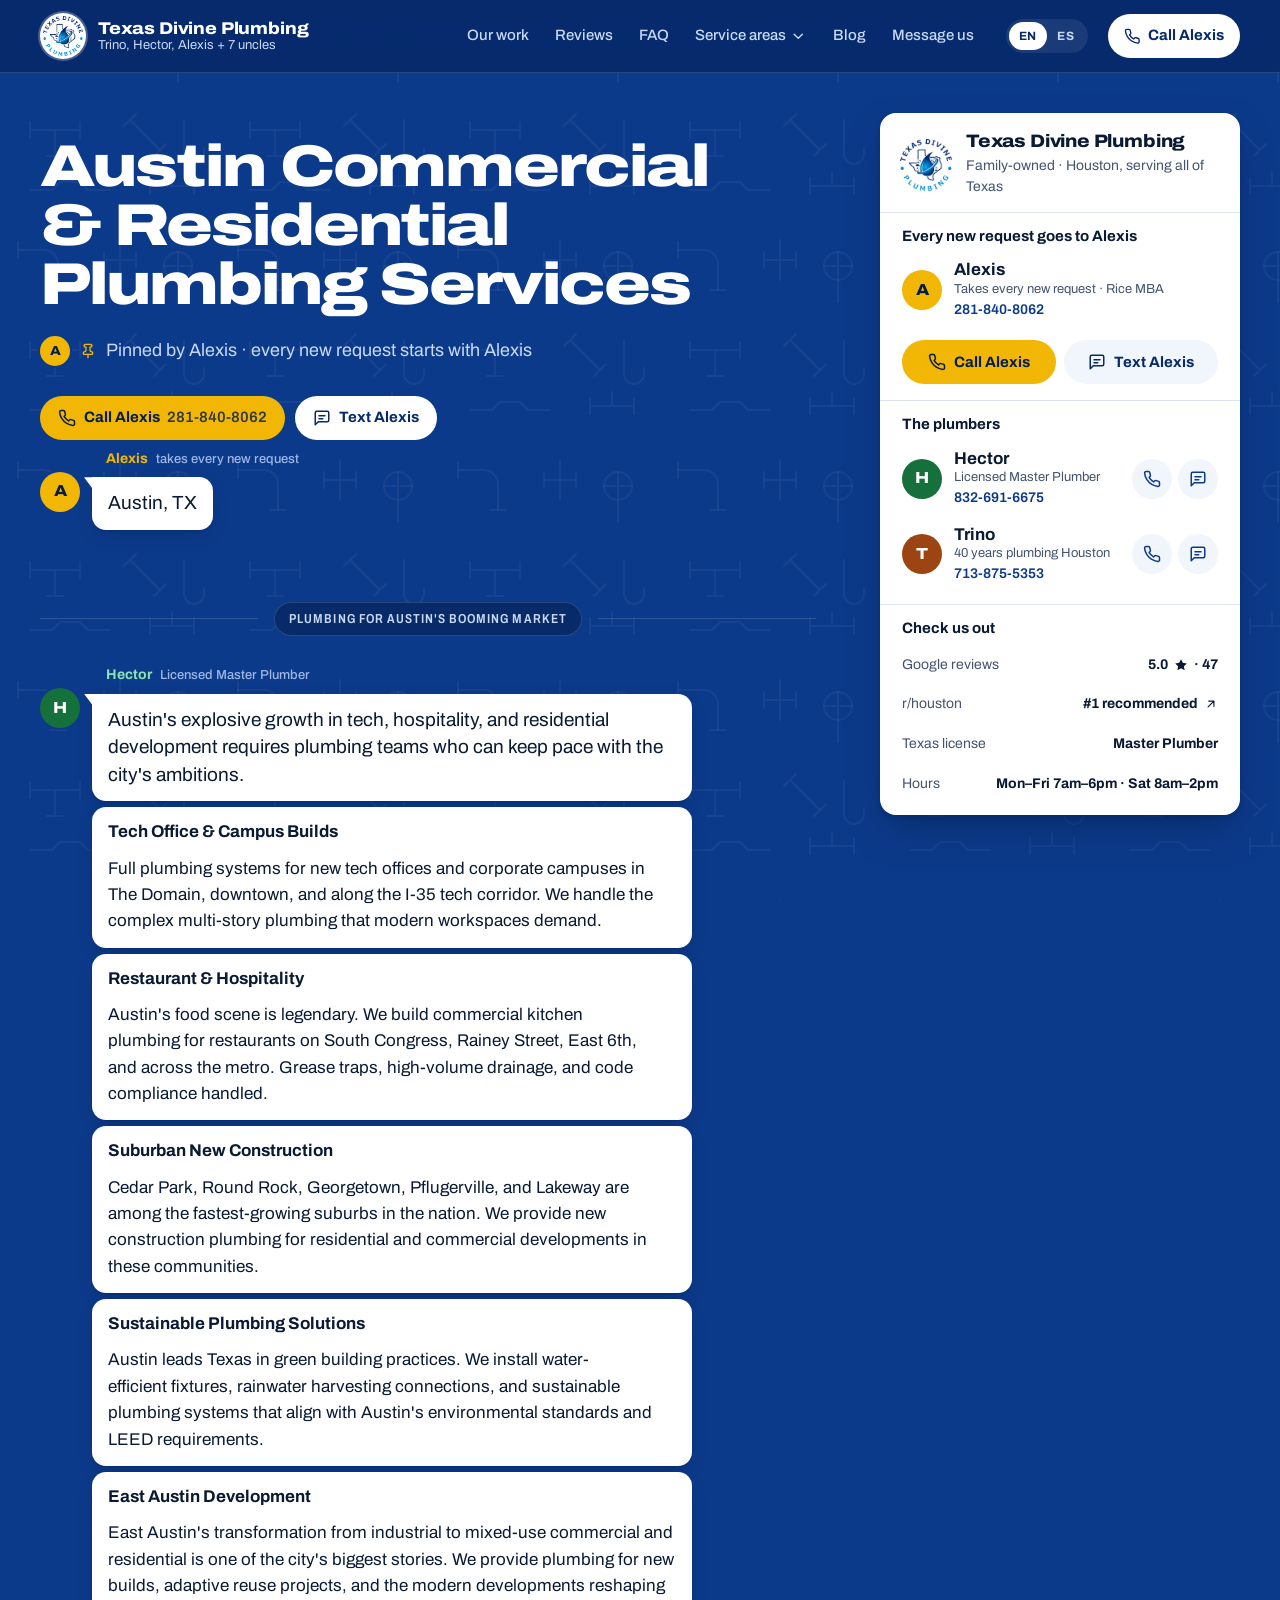
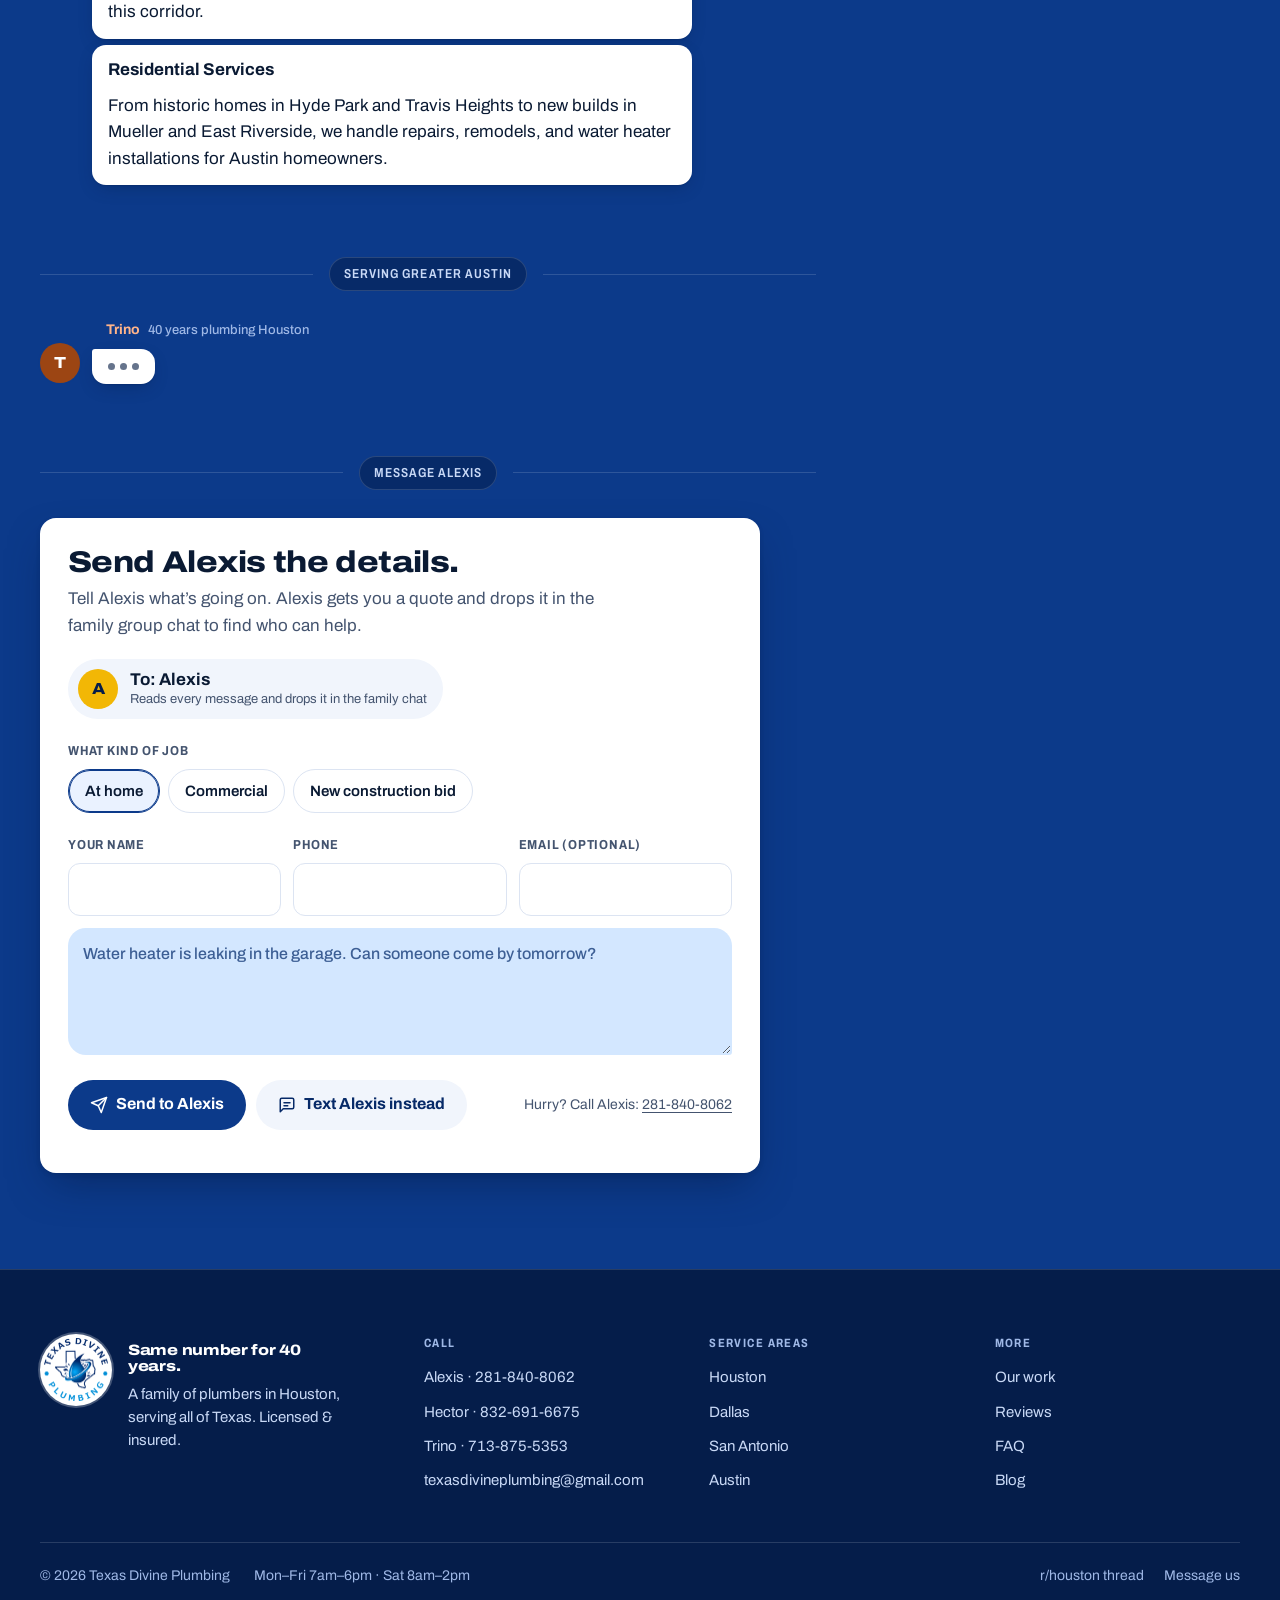
==== commit 1fb7b29b: "Apply finish-review fixes: pinned headline, thread city pages, album builds - Headline is a message " ====
--- a/austin-plumbing.html
+++ b/austin-plumbing.html
@@ -135,54 +135,49 @@
 
     <main id="main-content" class="layout">
         <section class="pin" aria-labelledby="pin-title">
-            <h1 class="pin__title pin__title--long" id="pin-title">Austin Commercial &amp; Residential Plumbing Services</h1>
-            <p class="pin__lede">Austin, TX</p>
+            <div class="pinned">
+                <h1 class="pin__title pin__title--long" id="pin-title">Austin Commercial &amp; Residential Plumbing Services</h1>
+                <p class="pinned__by"><span class="avatar avatar--alexis" aria-hidden="true">A</span><svg class="icon" aria-hidden="true"><use href="#i-pin"/></svg><span data-i18n="pin.byShort">Pinned by Alexis &middot; every new request starts with Alexis</span></p>
+            </div>
             <div class="pin__cta">
                 <a class="chip chip--alexis chip--xl" href="tel:+12818408062"><svg class="icon" aria-hidden="true"><use href="#i-phone"/></svg><span><span data-i18n="cta.call">Call Alexis</span> <span class="chip__num">281-840-8062</span></span></a>
                 <a class="chip chip--light chip--xl" href="sms:+12818408062"><svg class="icon" aria-hidden="true"><use href="#i-text"/></svg><span data-i18n="cta.text">Text Alexis</span></a>
             </div>
-            <p class="pin__note" data-i18n="pin.note">Alexis takes every new request and gets the right plumber in the family on your job.</p>
-            <div class="pin__proof">
-                <a class="proof-chip proof-chip--reddit" href="https://www.reddit.com/r/houston/comments/1hpouwl/plumbers_for_houston/m4j86ie/" target="_blank" rel="noopener"><svg class="icon" aria-hidden="true"><use href="#i-reddit"/></svg><span><strong>#1 recommended</strong> on r/houston</span></a>
-                <a class="proof-chip" href="index.html#reviews"><span class="stars" aria-hidden="true"><svg class="icon" aria-hidden="true"><use href="#i-star"/></svg><svg class="icon" aria-hidden="true"><use href="#i-star"/></svg><svg class="icon" aria-hidden="true"><use href="#i-star"/></svg><svg class="icon" aria-hidden="true"><use href="#i-star"/></svg><svg class="icon" aria-hidden="true"><use href="#i-star"/></svg></span><span><strong>5.0</strong> · 47 Google reviews</span></a>
-                <span class="proof-chip"><svg class="icon" aria-hidden="true"><use href="#i-shield"/></svg><span data-i18n="pin.licensed">Licensed &amp; insured</span></span>
-            </div>
         </section>
 
         <div class="thread">
-                        <h2 class="day"><span class="day__label">Plumbing for Austin's Booming Market</span></h2>
-            <div class="sheet">
-                <p class="sheet__lede">Austin's explosive growth in tech, hospitality, and residential development requires plumbing teams who can keep pace with the city's ambitions.</p><div class="entries">
-                    <div class="entry">
-                        <h3>Tech Office &amp; Campus Builds</h3>
-                        <p>Full plumbing systems for new tech offices and corporate campuses in The Domain, downtown, and along the I-35 tech corridor. We handle the complex multi-story plumbing that modern workspaces demand.</p>
-                    </div>
-                    <div class="entry">
-                        <h3>Restaurant &amp; Hospitality</h3>
-                        <p>Austin's food scene is legendary. We build commercial kitchen plumbing for restaurants on South Congress, Rainey Street, East 6th, and across the metro. Grease traps, high-volume drainage, and code compliance handled.</p>
-                    </div>
-                    <div class="entry">
-                        <h3>Suburban New Construction</h3>
-                        <p>Cedar Park, Round Rock, Georgetown, Pflugerville, and Lakeway are among the fastest-growing suburbs in the nation. We provide new construction plumbing for residential and commercial developments in these communities.</p>
-                    </div>
-                    <div class="entry">
-                        <h3>Sustainable Plumbing Solutions</h3>
-                        <p>Austin leads Texas in green building practices. We install water-efficient fixtures, rainwater harvesting connections, and sustainable plumbing systems that align with Austin's environmental standards and LEED requirements.</p>
-                    </div>
-                    <div class="entry">
-                        <h3>East Austin Development</h3>
-                        <p>East Austin's transformation from industrial to mixed-use commercial and residential is one of the city's biggest stories. We provide plumbing for new builds, adaptive reuse projects, and the modern developments reshaping this corridor.</p>
-                    </div>
-                    <div class="entry">
-                        <h3>Residential Services</h3>
-                        <p>From historic homes in Hyde Park and Travis Heights to new builds in Mueller and East Riverside, we handle repairs, remodels, and water heater installations for Austin homeowners.</p>
-                    </div>
+                        <div class="group group--alexis">
+                <span class="group__avatar avatar avatar--alexis" aria-hidden="true">A</span>
+                <div class="group__body">
+                    <p class="group__name">Alexis <span>takes every new request</span></p>
+                    <div class="typing" aria-hidden="true"><i></i><i></i><i></i></div>
+                    <p class="bubble bubble--big">Austin, TX</p>
+                </div>
+            </div>
+            <h2 class="day"><span class="day__label">Plumbing for Austin's Booming Market</span></h2>
+            <div class="group group--hector">
+                <span class="group__avatar avatar avatar--hector" aria-hidden="true">H</span>
+                <div class="group__body">
+                    <p class="group__name">Hector <span>Licensed Master Plumber</span></p>
+                    <div class="typing" aria-hidden="true"><i></i><i></i><i></i></div>
+                    <p class="bubble bubble--big">Austin's explosive growth in tech, hospitality, and residential development requires plumbing teams who can keep pace with the city's ambitions.</p>
+                    <div class="bubble"><p><strong>Tech Office &amp; Campus Builds</strong></p><p>Full plumbing systems for new tech offices and corporate campuses in The Domain, downtown, and along the I-35 tech corridor. We handle the complex multi-story plumbing that modern workspaces demand.</p></div>
+                    <div class="bubble"><p><strong>Restaurant &amp; Hospitality</strong></p><p>Austin's food scene is legendary. We build commercial kitchen plumbing for restaurants on South Congress, Rainey Street, East 6th, and across the metro. Grease traps, high-volume drainage, and code compliance handled.</p></div>
+                    <div class="bubble"><p><strong>Suburban New Construction</strong></p><p>Cedar Park, Round Rock, Georgetown, Pflugerville, and Lakeway are among the fastest-growing suburbs in the nation. We provide new construction plumbing for residential and commercial developments in these communities.</p></div>
+                    <div class="bubble"><p><strong>Sustainable Plumbing Solutions</strong></p><p>Austin leads Texas in green building practices. We install water-efficient fixtures, rainwater harvesting connections, and sustainable plumbing systems that align with Austin's environmental standards and LEED requirements.</p></div>
+                    <div class="bubble"><p><strong>East Austin Development</strong></p><p>East Austin's transformation from industrial to mixed-use commercial and residential is one of the city's biggest stories. We provide plumbing for new builds, adaptive reuse projects, and the modern developments reshaping this corridor.</p></div>
+                    <div class="bubble"><p><strong>Residential Services</strong></p><p>From historic homes in Hyde Park and Travis Heights to new builds in Mueller and East Riverside, we handle repairs, remodels, and water heater installations for Austin homeowners.</p></div>
                 </div>
             </div>
             <h2 class="day"><span class="day__label">Serving Greater Austin</span></h2>
-            <div class="sheet">
-                <p class='sheet__lede'>From downtown Austin to Cedar Park, Round Rock, Georgetown, Pflugerville, and Lakeway, our team covers the entire metro.</p>
-                <div class="map"><iframe src="https://www.google.com/maps/embed?pb=!1m18!1m12!1m3!1d220610.0!2d-97.8!3d30.27!2m3!1f0!2f0!3f0!3m2!1i1024!2i768!4f13.1!3m3!1m2!1s0x8644b599a0cc032f%3A0x5d9b464bd469d57a!2sAustin%2C%20TX!5e0!3m2!1sen!2sus!4v1700000000000" title="Texas Divine Plumbing Austin service area" loading="lazy" allowfullscreen referrerpolicy="no-referrer-when-downgrade"></iframe></div>
+            <div class="group group--trino">
+                <span class="group__avatar avatar avatar--trino" aria-hidden="true">T</span>
+                <div class="group__body">
+                    <p class="group__name">Trino <span>40 years plumbing Houston</span></p>
+                    <div class="typing" aria-hidden="true"><i></i><i></i><i></i></div>
+                    <p class="bubble bubble--big">From downtown Austin to Cedar Park, Round Rock, Georgetown, Pflugerville, and Lakeway, our team covers the entire metro.</p>
+                    <div class="bubble bubble--photo bubble--map"><div class="map"><iframe src="https://www.google.com/maps/embed?pb=!1m18!1m12!1m3!1d220610.0!2d-97.8!3d30.27!2m3!1f0!2f0!3f0!3m2!1i1024!2i768!4f13.1!3m3!1m2!1s0x8644b599a0cc032f%3A0x5d9b464bd469d57a!2sAustin%2C%20TX!5e0!3m2!1sen!2sus!4v1700000000000" title="Texas Divine Plumbing Austin service area" loading="lazy" allowfullscreen referrerpolicy="no-referrer-when-downgrade"></iframe></div></div>
+                </div>
             </div>
             <h2 class="day" id="message"><span class="day__label">Message Alexis</span></h2>
 
@@ -243,7 +238,7 @@
                     </div>
                 </div>
                 <div class="panel__section">
-                    <p class="panel__h" data-i18n="panel.start">Start here</p>
+                    <p class="panel__h" data-i18n="panel.start">Every new request goes to Alexis</p>
                     <div class="member member--alexis">
                             <span class="avatar avatar--alexis" aria-hidden="true">A</span>
                             <div>
@@ -256,7 +251,6 @@
                                 <a class="icon-btn" href="sms:+12818408062" aria-label="Text Alexis"><svg class="icon" aria-hidden="true"><use href="#i-text"/></svg></a>
                             </div>
                         </div>
-                    <p class="panel__note" data-i18n="panel.startNote">Alexis takes every new request, gets you a quote and puts the right plumber on your job.</p>
                     <div class="panel__chips">
                         <a class="chip chip--alexis" href="tel:+12818408062"><svg class="icon" aria-hidden="true"><use href="#i-phone"/></svg><span data-i18n="cta.call">Call Alexis</span></a>
                         <a class="chip chip--ghost" href="sms:+12818408062"><svg class="icon" aria-hidden="true"><use href="#i-text"/></svg><span data-i18n="cta.text">Text Alexis</span></a>
@@ -288,13 +282,6 @@
                                 <a class="icon-btn" href="sms:+17138755353" aria-label="Text Trino"><svg class="icon" aria-hidden="true"><use href="#i-text"/></svg></a>
                             </div>
                         </div>
-                    <div class="member member--uncles">
-                        <span class="avatar" aria-hidden="true">+7</span>
-                        <div>
-                            <div class="member__name" data-i18n="panel.uncles">7 uncles</div>
-                            <div class="member__role" data-i18n="panel.unclesRole">Plumbers, 20+ years each, all taught by Trino</div>
-                        </div>
-                    </div>
                 </div>
                 <div class="panel__section">
                     <p class="panel__h" data-i18n="panel.check">Check us out</p>
@@ -302,8 +289,7 @@
                         <a class="fact" href="index.html#reviews"><span class="fact__k">Google reviews</span><span class="fact__v">5.0 <svg class="icon" aria-hidden="true"><use href="#i-star"/></svg> · 47</span></a>
                         <a class="fact" href="https://www.reddit.com/r/houston/comments/1hpouwl/plumbers_for_houston/m4j86ie/" target="_blank" rel="noopener"><span class="fact__k">r/houston</span><span class="fact__v">#1 recommended <svg class="icon" aria-hidden="true"><use href="#i-out"/></svg></span></a>
                         <div class="fact"><span class="fact__k">Texas license</span><span class="fact__v">Master Plumber</span></div>
-                        <div class="fact"><span class="fact__k">Hours</span><span class="fact__v">Mon–Fri 7–6 · Sat 8–2</span></div>
-                        <a class="fact" href="mailto:texasdivineplumbing@gmail.com"><span class="fact__k">Email</span><span class="fact__v">texasdivineplumbing@gmail.com</span></a>
+                        <div class="fact"><span class="fact__k">Hours</span><span class="fact__v">Mon–Fri 7am–6pm · Sat 8am–2pm</span></div>
                     </div>
                 </div>
             </div>
@@ -350,7 +336,7 @@
             </div>
             <div class="footer__bottom">
                 <span>&copy; 2026 Texas Divine Plumbing</span>
-                <span>Mon–Fri 7:00–6:00 · Sat 8:00–2:00</span>
+                <span>Mon–Fri 7am–6pm · Sat 8am–2pm</span>
                 <!-- TODO: add the Texas Master Plumber license number (M-XXXXX) here once confirmed -->
                 <nav aria-label="Footer">
                     <a href="https://www.reddit.com/r/houston/comments/1hpouwl/plumbers_for_houston/m4j86ie/" target="_blank" rel="noopener">r/houston thread</a>
--- a/css/styles.css
+++ b/css/styles.css
@@ -39,8 +39,8 @@
     --font: 'Archivo', system-ui, -apple-system, 'Segoe UI', sans-serif;
 
     /* Rhythm */
-    --r-bubble: 18px;
-    --r-tight: 5px;
+    --r-bubble: 14px;
+    --r-tight: 3px;
     --gap: 6px;
     --shadow-sheet: 0 1px 1px rgba(5, 29, 74, 0.18), 0 6px 18px -6px rgba(5, 29, 74, 0.45);
     --shadow-lift: 0 2px 4px rgba(5, 29, 74, 0.2), 0 18px 40px -12px rgba(5, 29, 74, 0.6);
@@ -462,11 +462,7 @@
     grid-area: panel;
     position: sticky;
     top: calc(var(--topbar-h) + 24px);
-    max-height: calc(100vh - var(--topbar-h) - 48px);
-    overflow-y: auto;
-    overscroll-behavior: contain;
-    border-radius: 22px;
-    scrollbar-width: none;
+
     margin-top: 40px;
     margin-bottom: 40px;
 }
@@ -475,7 +471,11 @@
    Pinned headline
    -------------------------------------------------------------------------- */
 .pin {
-    padding: clamp(40px, 7vw, 88px) 0 clamp(24px, 4vw, 40px);
+    padding: clamp(28px, 5vw, 64px) 0 8px;
+}
+
+.thread > .day:first-child {
+    margin-top: 36px;
 }
 
 .pin__label {
@@ -497,10 +497,37 @@
     height: 15px;
 }
 
+.pinned {
+    max-width: 880px;
+}
+
+.pinned__by {
+    display: flex;
+    align-items: center;
+    gap: 10px;
+    margin-top: 22px;
+    font-size: clamp(16px, 1.4vw, 18px);
+    color: var(--on-wall-2);
+}
+
+.pinned__by .avatar {
+    width: 30px;
+    height: 30px;
+    font-size: 13px;
+    flex: none;
+}
+
+.pinned__by .icon {
+    width: 16px;
+    height: 16px;
+    color: var(--alexis);
+    flex: none;
+}
+
 .pin__title {
     font-weight: 850;
     font-stretch: 125%;
-    font-size: clamp(42px, 6.4vw, 88px);
+    font-size: clamp(42px, 5.6vw, 80px);
     line-height: 0.96;
     letter-spacing: -0.035em;
     text-wrap: balance;
@@ -724,10 +751,9 @@
 
 .group__avatar {
     grid-column: 1;
-    grid-row: 1 / span 30;
-    align-self: end;
-    position: sticky;
-    bottom: 24px;
+    grid-row: 1;
+    align-self: start;
+    margin-top: 24px;
 }
 
 .group__body {
@@ -785,9 +811,33 @@
     text-wrap: pretty;
 }
 
-.group__body > .bubble:first-of-type,
-.group__body > .group__name + .bubble {
-    border-top-left-radius: var(--r-tight);
+.typing + .bubble,
+.typing + .album,
+.typing + .composer {
+    border-top-left-radius: 0;
+}
+
+.typing + .bubble::before,
+.typing + .album::before {
+    content: "";
+    position: absolute;
+    top: 0;
+    left: -8px;
+    width: 9px;
+    height: 12px;
+    background: inherit;
+    clip-path: polygon(0 0, 100% 0, 100% 100%);
+}
+
+.group--me .bubble:last-child::after {
+    content: "";
+    position: absolute;
+    bottom: 0;
+    right: -8px;
+    width: 9px;
+    height: 12px;
+    background: inherit;
+    clip-path: polygon(0 100%, 0 0, 100% 100%);
 }
 
 .bubble p + p {
@@ -841,7 +891,7 @@
 }
 
 .group--me .bubble:last-child {
-    border-bottom-right-radius: var(--r-tight);
+    border-bottom-right-radius: 0;
 }
 
 /* Lists inside bubbles: plain rows, check drawn */
@@ -871,7 +921,10 @@
 /* Photo bubbles */
 .bubble--photo {
     padding: 4px;
-    overflow: hidden;
+}
+
+.bubble--photo > img {
+    border-radius: calc(var(--r-bubble) - 4px) calc(var(--r-bubble) - 4px) 0 0;
 }
 
 .bubble--photo img {
@@ -880,10 +933,7 @@
     object-fit: cover;
 }
 
-.group__body > .bubble--photo:first-of-type img,
-.group__body > .group__name + .bubble--photo img {
-    border-top-left-radius: 2px;
-}
+
 
 .bubble--photo figcaption,
 .bubble__caption {
@@ -917,7 +967,7 @@
     margin: 0;
 }
 
-.album figure:nth-child(1) { grid-column: span 4; grid-row: span 2; border-top-left-radius: 2px; }
+.album figure:nth-child(1) { grid-column: span 4; grid-row: span 2; }
 .album figure:nth-child(2) { grid-column: span 2; }
 .album figure:nth-child(3) { grid-column: span 2; }
 .album figure:nth-child(4) { grid-column: span 2; grid-row: span 2; }
@@ -958,38 +1008,84 @@
 
 .album .tag {
     position: absolute;
-    top: 10px;
-    left: 10px;
+    top: 8px;
+    left: 8px;
     display: inline-flex;
     align-items: center;
-    gap: 6px;
-    padding: 5px 10px;
+    gap: 4px;
+    padding: 3px 8px 3px 6px;
     border-radius: 999px;
-    background: var(--hector);
+    background: var(--hector-ink);
     color: #fff;
-    font-size: 12px;
+    font-size: 11px;
     font-weight: 700;
-    letter-spacing: 0.02em;
+}
+
+.album .tag .icon {
+    width: 12px;
+    height: 12px;
+    stroke-width: 3;
+}
+
+.album--builds {
+    grid-template-columns: repeat(2, 1fr);
+    max-width: 680px;
+}
+
+.album--builds figure:nth-child(n) {
+    grid-column: span 1;
+    grid-row: span 1;
+}
+
+.album--builds img {
+    aspect-ratio: 4 / 3;
+    min-height: 0;
+}
+
+.album--builds figcaption {
+    font-size: 15px;
+    padding-top: 64px;
+    background: linear-gradient(to top, rgba(5, 18, 40, 0.94) 0%, rgba(5, 18, 40, 0.8) 55%, rgba(5, 18, 40, 0));
+    text-shadow: 0 1px 2px rgba(0, 0, 0, 0.4);
+}
+
+.album--builds figcaption span {
+    font-size: 13px;
+    line-height: 1.35;
+    margin-top: 4px;
 }
 
 /* Link preview: a shared post or a build */
 .preview {
     display: grid;
-    grid-template-columns: 6px 1fr;
+    grid-template-columns: 28px 1fr;
     gap: 12px;
+    align-items: center;
     margin-top: 12px;
-    padding: 12px 14px 12px 0;
-    border-radius: 12px;
+    padding: 12px 14px;
+    border-radius: 10px;
     background: var(--sheet-2);
     color: var(--ink);
     text-decoration: none;
     transition: background-color 0.2s;
 }
 
-.preview::before {
-    content: "";
-    border-radius: 12px 0 0 12px;
-    background: #ff6a2b;
+.preview > .icon {
+    width: 28px;
+    height: 28px;
+    color: #ff4500;
+}
+
+.preview__badge {
+    display: inline-block;
+    margin-left: 6px;
+    padding: 1px 8px;
+    border-radius: 999px;
+    background: #ffe3d6;
+    color: #a3360b;
+    font-size: 12px;
+    font-weight: 700;
+    vertical-align: 2px;
 }
 
 .preview:hover {
@@ -1106,7 +1202,7 @@
 
 /* Forwarded reviews */
 .fwd {
-    max-width: min(100%, 560px);
+    max-width: min(100%, 580px);
 }
 
 .fwd__from {
@@ -1316,13 +1412,13 @@
 .panel__card {
     background: var(--sheet);
     color: var(--ink);
-    border-radius: 22px;
+    border-radius: 16px;
     box-shadow: var(--shadow-lift);
     overflow: hidden;
 }
 
 .panel__head {
-    padding: 22px 22px 18px;
+    padding: 18px 20px 14px;
     display: flex;
     align-items: center;
     gap: 14px;
@@ -1330,8 +1426,8 @@
 }
 
 .panel__head img {
-    width: 64px;
-    height: 64px;
+    width: 52px;
+    height: 52px;
     flex: none;
 }
 
@@ -1350,7 +1446,7 @@
 }
 
 .panel__section {
-    padding: 14px 10px;
+    padding: 12px 10px;
     border-bottom: 1px solid var(--sheet-line);
 }
 
@@ -1359,13 +1455,10 @@
 }
 
 .panel__h {
-    font-size: 12px;
+    font-size: 15px;
     font-weight: 700;
-    font-stretch: 80%;
-    letter-spacing: 0.1em;
-    text-transform: uppercase;
-    color: var(--ink-3);
-    padding: 0 12px 6px;
+    color: var(--ink);
+    padding: 0 12px 4px;
 }
 
 .member {
@@ -1489,7 +1582,7 @@
 .composer {
     background: var(--sheet);
     color: var(--ink);
-    border-radius: 22px;
+    border-radius: 16px;
     box-shadow: var(--shadow-lift);
     padding: clamp(20px, 3vw, 28px);
     max-width: 720px;
@@ -1695,7 +1788,7 @@
 .sheet {
     background: var(--sheet);
     color: var(--ink);
-    border-radius: 22px;
+    border-radius: 16px;
     box-shadow: var(--shadow-sheet);
     padding: clamp(20px, 3vw, 32px);
 }
@@ -1816,6 +1909,21 @@
     filter: saturate(0.85);
 }
 
+.bubble--wide {
+    max-width: min(100%, 680px);
+    width: 100%;
+}
+
+.bubble--map {
+    width: 100%;
+    max-width: 680px;
+}
+
+.bubble--map .map {
+    margin-top: 0;
+    border-radius: 10px;
+}
+
 .arealist {
     margin-top: 12px;
     columns: 3 180px;
@@ -1859,7 +1967,7 @@
     grid-template-columns: 240px minmax(0, 1fr);
     background: var(--sheet);
     color: var(--ink);
-    border-radius: 22px;
+    border-radius: 16px;
     overflow: hidden;
     box-shadow: var(--shadow-sheet);
     text-decoration: none;
@@ -2163,8 +2271,7 @@
 
     .panel {
         position: static;
-        max-height: none;
-        overflow: visible;
+
         margin-top: 0;
         margin-bottom: 64px;
     }
@@ -2322,7 +2429,7 @@
         bottom: calc(10px + env(safe-area-inset-bottom, 0px));
         z-index: 60;
         padding: 6px;
-        border-radius: 22px;
+        border-radius: 16px;
         background: rgba(255, 255, 255, 0.96);
         backdrop-filter: blur(12px);
         -webkit-backdrop-filter: blur(12px);
@@ -2459,8 +2566,29 @@
         grid-row: span 1;
     }
 
-    .album figure:nth-child(1) {
+    .album figure:nth-child(1),
+    .album figure:nth-child(6) {
         grid-column: span 2;
+    }
+
+    .album figure:nth-child(6) img {
+        aspect-ratio: 16 / 10;
+    }
+
+    .album:not(.album--builds) figcaption span {
+        display: none;
+    }
+
+    .album--builds {
+        grid-template-columns: minmax(0, 1fr);
+    }
+
+    .album--builds figure:nth-child(n) {
+        grid-column: span 1;
+    }
+
+    .album--builds img {
+        aspect-ratio: 4 / 3 !important;
     }
 
     .album img {
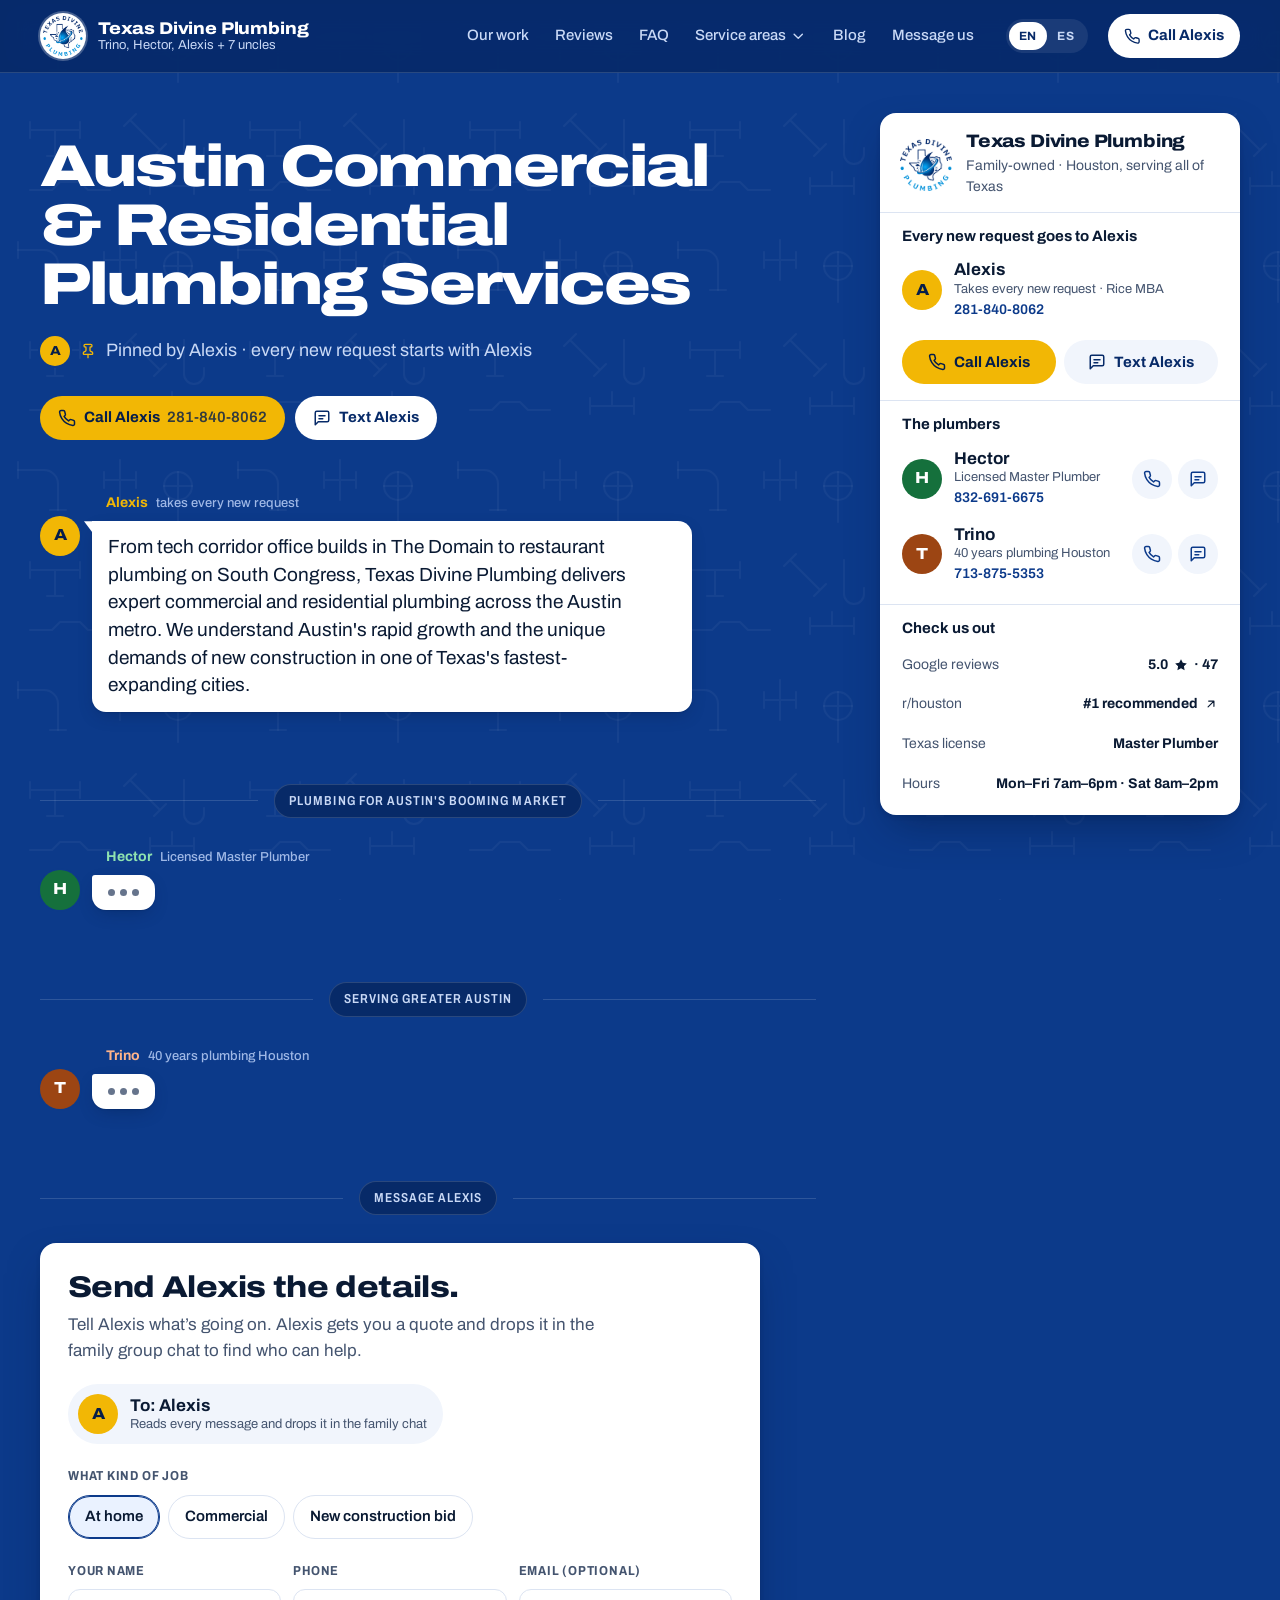
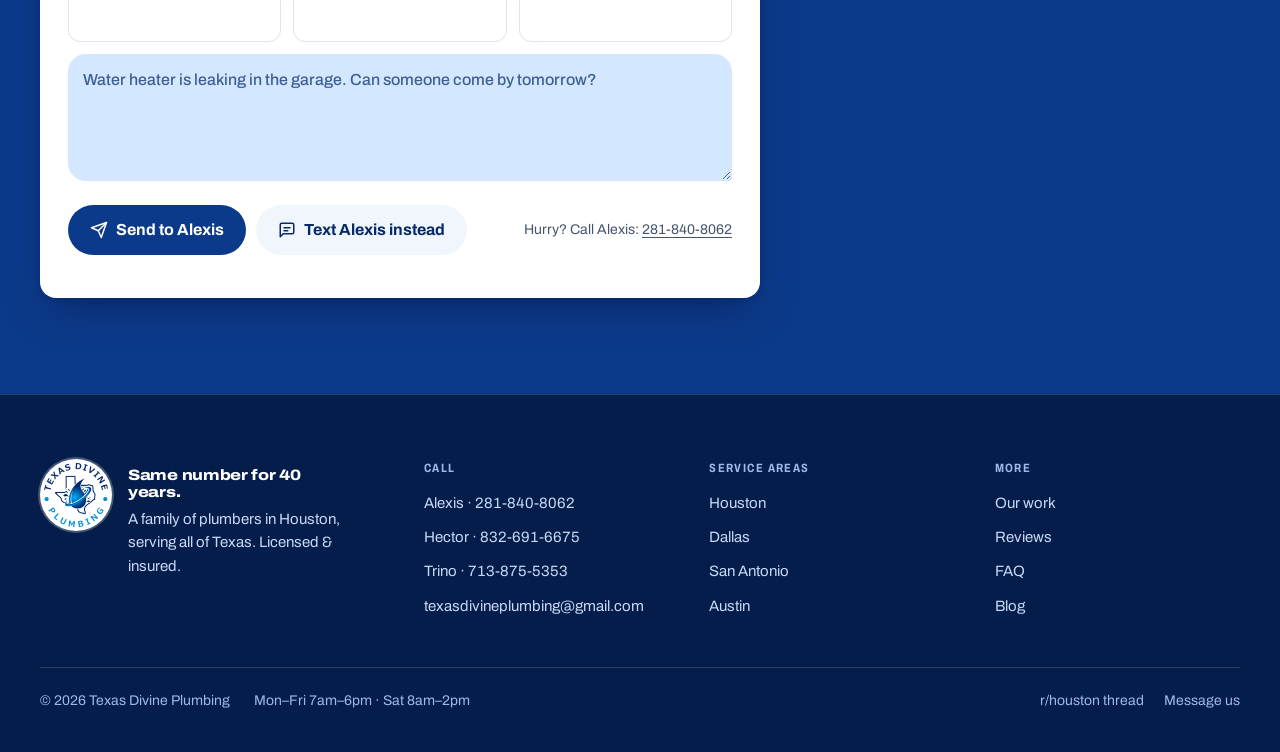
==== commit 903e97e2: "Single-column forwarded reviews, real Austin opener, CTA spacing Co-Authored-By: Claude Opus 5.5 <no" ====
--- a/austin-plumbing.html
+++ b/austin-plumbing.html
@@ -151,7 +151,7 @@
                 <div class="group__body">
                     <p class="group__name">Alexis <span>takes every new request</span></p>
                     <div class="typing" aria-hidden="true"><i></i><i></i><i></i></div>
-                    <p class="bubble bubble--big">Austin, TX</p>
+                    <p class="bubble bubble--big">From tech corridor office builds in The Domain to restaurant plumbing on South Congress, Texas Divine Plumbing delivers expert commercial and residential plumbing across the Austin metro. We understand Austin's rapid growth and the unique demands of new construction in one of Texas's fastest-expanding cities.</p>
                 </div>
             </div>
             <h2 class="day"><span class="day__label">Plumbing for Austin's Booming Market</span></h2>
--- a/css/styles.css
+++ b/css/styles.css
@@ -2678,3 +2678,8 @@
         display: none;
     }
 }
+
+/* Breathing room between the pinned headline's actions and the first message */
+.pin + .thread > .group:first-child {
+    margin-top: 44px;
+}
